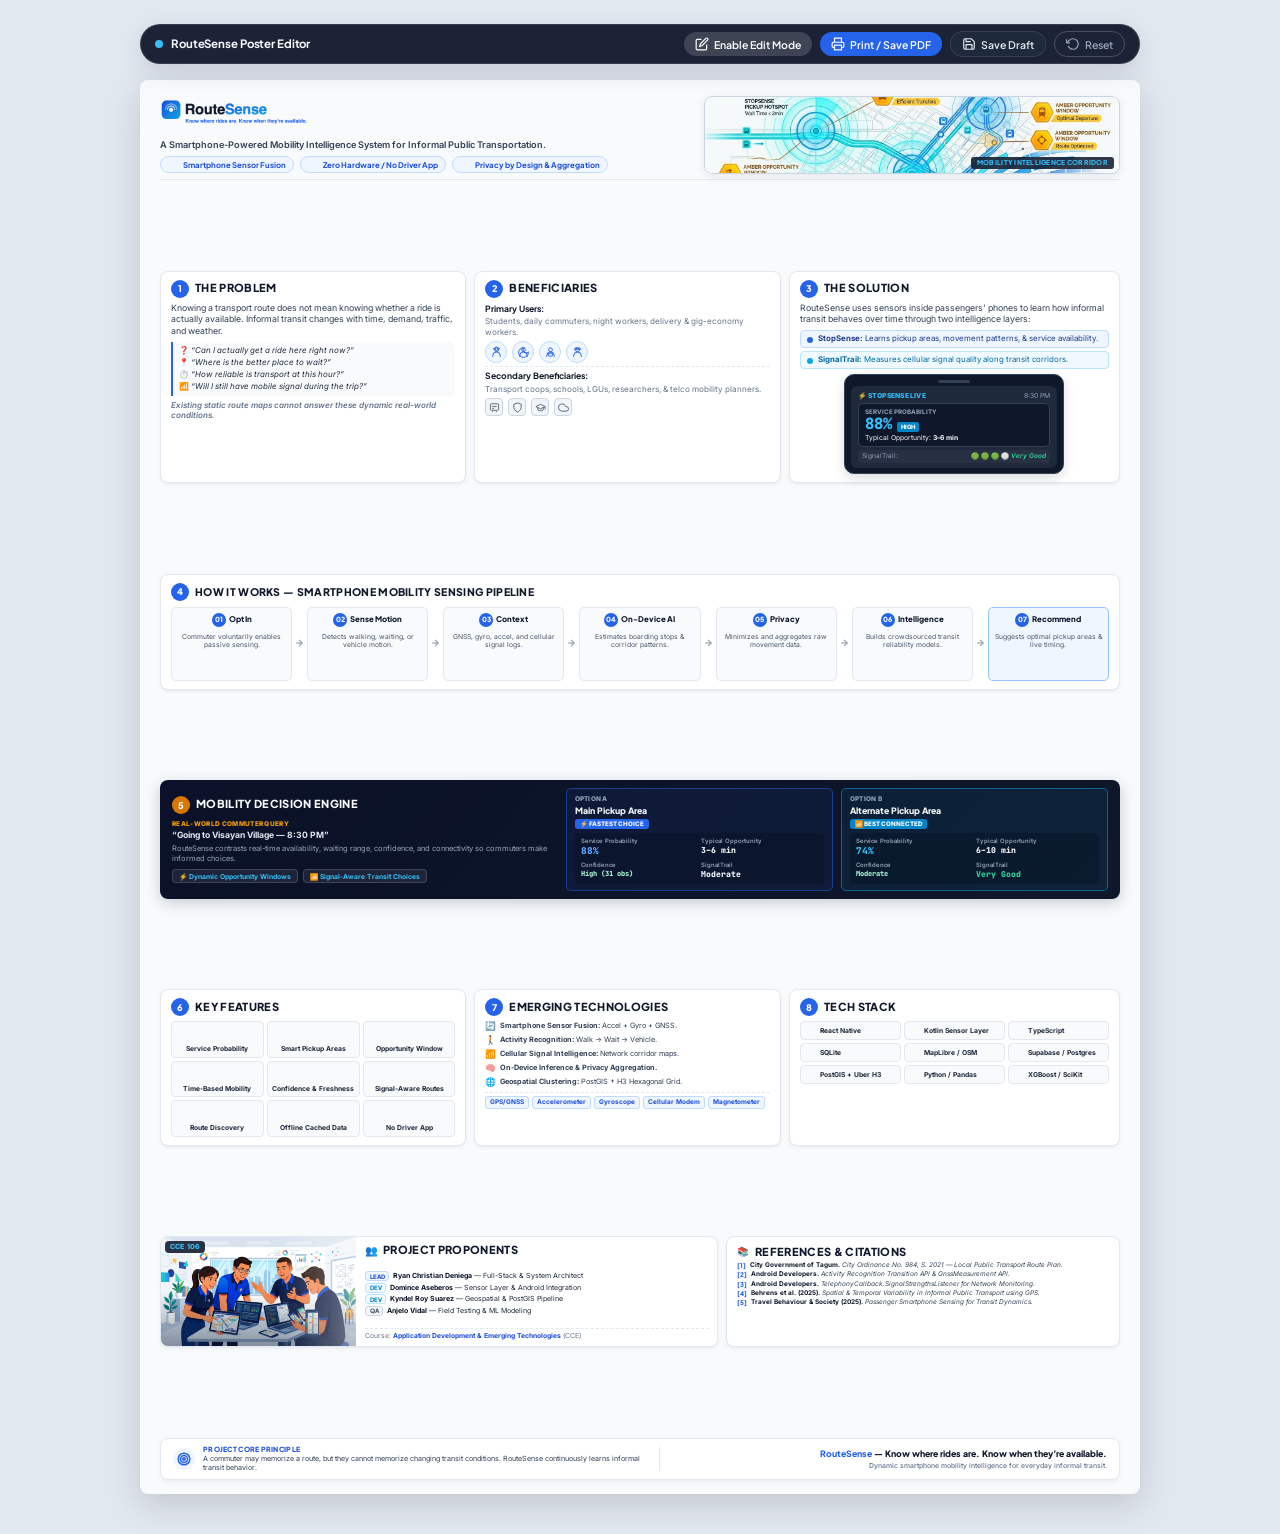
==== routesense/index.html @ 33edfdf5 "Add RouteSense: Smartphone-Powered Mobility Intelligence Infographic Proposal" ====
<!DOCTYPE html>
<html lang="en">
<head>
  <meta charset="UTF-8" />
  <meta name="viewport" content="width=device-width, initial-scale=1.0" />
  <title>RouteSense — Mobility Intelligence Infographic Poster</title>
  
  <!-- Modern Typography: Plus Jakarta Sans & Inter -->
  <link rel="preconnect" href="https://fonts.googleapis.com" />
  <link rel="preconnect" href="https://fonts.gstatic.com" crossorigin />
  <link href="https://fonts.googleapis.com/css2?family=Plus+Jakarta+Sans:wght@400;500;600;700;800;900&family=Inter:wght@400;500;600;700&family=JetBrains+Mono:wght@500;700;800&display=swap" rel="stylesheet" />
  
  <link rel="stylesheet" href="style.css" />
</head>
<body>

  <!-- Floating Editor Toolbar (Hidden during Print/PDF export) -->
  <aside class="editor-toolbar" id="editorToolbar">
    <div class="toolbar-pill">
      <span class="status-indicator live-pulse"></span>
      <span class="toolbar-brand">RouteSense Poster Editor</span>
    </div>
    <div class="toolbar-actions">
      <button class="btn btn-secondary" id="btnToggleEdit" title="Toggle inline content editing (Cmd+E)">
        <svg viewBox="0 0 24 24" width="14" height="14" fill="none" stroke="currentColor" stroke-width="2"><path d="M11 4H4a2 2 0 0 0-2 2v14a2 2 0 0 0 2 2h14a2 2 0 0 0 2-2v-7"/><path d="M18.5 2.5a2.121 2.121 0 0 1 3 3L12 15l-4 1 1-4 9.5-9.5z"/></svg>
        <span id="editBtnLabel">Enable Edit Mode</span>
      </button>
      <button class="btn btn-primary" id="btnPrint" title="Print or save as 1-page A4 PDF (Cmd+P)">
        <svg viewBox="0 0 24 24" width="14" height="14" fill="none" stroke="currentColor" stroke-width="2"><polyline points="6 9 6 2 18 2 18 9"/><path d="M6 18H4a2 2 0 0 1-2-2v-5a2 2 0 0 1 2-2h16a2 2 0 0 1 2 2v5a2 2 0 0 1-2 2h-2"/><rect x="6" y="14" width="12" height="8"/></svg>
        <span>Print / Save PDF</span>
      </button>
      <button class="btn btn-dark" id="btnSaveDraft" title="Save customizations locally (Cmd+S)">
        <svg viewBox="0 0 24 24" width="14" height="14" fill="none" stroke="currentColor" stroke-width="2"><path d="M19 21H5a2 2 0 0 1-2-2V5a2 2 0 0 1 2-2h11l5 5v11a2 2 0 0 1-2 2z"/><polyline points="17 21 17 13 7 13 7 21"/><polyline points="7 3 7 8 15 8"/></svg>
        <span>Save Draft</span>
      </button>
      <button class="btn btn-outline" id="btnReset" title="Reset to default proposal text">
        <svg viewBox="0 0 24 24" width="14" height="14" fill="none" stroke="currentColor" stroke-width="2"><polyline points="1 4 1 10 7 10"/><path d="M3.51 15a9 9 0 1 0 2.13-9.36L1 10"/></svg>
        <span>Reset</span>
      </button>
    </div>
  </aside>

  <!-- Main Infographic Poster Canvas (Calibrated for exact 1-page A4) -->
  <main class="poster" id="posterRoot">

    <!-- ==================== HEADER SECTION ==================== -->
    <header class="poster-header">
      <div class="header-left">
        <!-- RouteSense Logo & Tagline -->
        <div class="logo-wrapper routesense-logo-wrapper">
          <img src="assets/routesense_brand_header.png" alt="RouteSense - Know where rides are. Know when they’re available." class="routesense-header-logo" />
        </div>

        <!-- Description -->
        <p class="header-desc">
          A Smartphone-Powered Mobility Intelligence System for Informal Public Transportation.
        </p>

        <!-- Quick Value Highlights Bar -->
        <div class="header-highlights">
          <span class="hh-chip"><img src="https://api.iconify.design/lucide:activity.svg?color=%231D4ED8" alt="" class="hh-icon" /> Smartphone Sensor Fusion</span>
          <span class="hh-chip"><img src="https://api.iconify.design/lucide:zap.svg?color=%231D4ED8" alt="" class="hh-icon" /> Zero Hardware / No Driver App</span>
          <span class="hh-chip"><img src="https://api.iconify.design/lucide:shield-check.svg?color=%231D4ED8" alt="" class="hh-icon" /> Privacy by Design & Aggregation</span>
        </div>
      </div>

      <div class="header-right hero-mesh-section">
        <div class="hero-mesh-wrap">
          <img src="assets/routesense_hero_mesh_clean.jpg" alt="Transportation Mobility Intelligence Mesh" class="hero-mesh-img" />
          <div class="mesh-floating-tag">MOBILITY INTELLIGENCE CORRIDOR</div>
        </div>
      </div>
    </header>

    <!-- ==================== ROW 1: PROBLEM / BENEFICIARIES / SOLUTION ==================== -->
    <section class="grid-3-col top-cards-section">
      
      <!-- 1. THE PROBLEM -->
      <article class="info-card problem-card">
        <div class="card-header">
          <span class="badge badge-blue">1</span>
          <h2 class="card-title">THE PROBLEM</h2>
        </div>
        <div class="card-body">
          <p class="text-sm">
            Knowing a transport route does not mean knowing whether a ride is actually available. Informal transit changes with time, demand, traffic, and weather.
          </p>
          <div class="problem-questions-box">
            <div class="pq-item">❓ <em>“Can I actually get a ride here right now?”</em></div>
            <div class="pq-item">📍 <em>“Where is the better place to wait?”</em></div>
            <div class="pq-item">⏱️ <em>“How reliable is transport at this hour?”</em></div>
            <div class="pq-item">📶 <em>“Will I still have mobile signal during the trip?”</em></div>
          </div>
          <p class="text-xs sub-alert">
            Existing static route maps cannot answer these dynamic real-world conditions.
          </p>
        </div>
      </article>

      <!-- 2. BENEFICIARIES -->
      <article class="info-card beneficiaries-card">
        <div class="card-header">
          <span class="badge badge-blue">2</span>
          <h2 class="card-title">BENEFICIARIES</h2>
        </div>
        <div class="card-body">
          <!-- Primary -->
          <div class="beneficiary-group">
            <h3 class="group-label">Primary Users:</h3>
            <p class="text-xs group-desc">
              Students, daily commuters, night workers, delivery & gig-economy workers.
            </p>
            <div class="icon-row">
              <div class="icon-bubble" title="Students">
                <svg viewBox="0 0 24 24" fill="none" stroke="currentColor" stroke-width="1.8"><circle cx="12" cy="7" r="3.5"/><path d="M5 20v-2a7 7 0 0 1 14 0v2"/><path d="M12 2 L6 5 L12 8 L18 5 Z"/></svg>
              </div>
              <div class="icon-bubble" title="Night Commuters">
                <svg viewBox="0 0 24 24" fill="none" stroke="currentColor" stroke-width="1.8"><circle cx="12" cy="7" r="3.5"/><path d="M5 20v-2a7 7 0 0 1 14 0v2"/><path d="M12 3a9 9 0 1 0 9 9c0-.46-.04-.92-.1-1.36a5.389 5.389 0 0 1-4.4 2.26 5.403 5.403 0 0 1-3.14-9.8c-.44-.06-.9-.1-1.36-.1z"/></svg>
              </div>
              <div class="icon-bubble" title="Gig Workers">
                <svg viewBox="0 0 24 24" fill="none" stroke="currentColor" stroke-width="1.8"><circle cx="12" cy="7" r="3.5"/><path d="M5 20v-2a7 7 0 0 1 14 0v2"/><rect x="8" y="13.5" width="8" height="5" rx="1"/></svg>
              </div>
              <div class="icon-bubble" title="Daily Commuters">
                <svg viewBox="0 0 24 24" fill="none" stroke="currentColor" stroke-width="1.8"><circle cx="12" cy="7.5" r="3.5"/><path d="M5 20v-2a7 7 0 0 1 14 0v2"/><path d="M6 6h12l-2-2.5H8z"/></svg>
              </div>
            </div>
          </div>

          <div class="divider-dotted"></div>

          <!-- Secondary -->
          <div class="beneficiary-group">
            <h3 class="group-label">Secondary Beneficiaries:</h3>
            <p class="text-xs group-desc">
              Transport coops, schools, LGUs, researchers, & telco mobility planners.
            </p>
            <div class="icon-row secondary-row">
              <div class="icon-bubble-sm" title="Transport Coops"><svg viewBox="0 0 24 24" fill="none" stroke="currentColor" stroke-width="1.8"><rect x="3" y="4" width="18" height="14" rx="2"/><path d="M8 20v2M16 20v2M7 10h10M7 14h4"/></svg></div>
              <div class="icon-bubble-sm" title="LGUs & Planners"><svg viewBox="0 0 24 24" fill="none" stroke="currentColor" stroke-width="1.8"><path d="M12 22s8-4 8-10V5l-8-3-8 3v7c0 6 8 10 8 10z"/></svg></div>
              <div class="icon-bubble-sm" title="Academic Institutions"><svg viewBox="0 0 24 24" fill="none" stroke="currentColor" stroke-width="1.8"><path d="M22 10v6M2 10l10-5 10 5-10 5z"/><path d="M6 12v5c3 3 9 3 12 0v-5"/></svg></div>
              <div class="icon-bubble-sm" title="Telco Planners"><svg viewBox="0 0 24 24" fill="none" stroke="currentColor" stroke-width="1.8"><path d="M18 10h-1.26A8 8 0 1 0 9 20h9a5 5 0 0 0 0-10z"/></svg></div>
            </div>
          </div>
        </div>
      </article>

      <!-- 3. THE SOLUTION -->
      <article class="info-card solution-card">
        <div class="card-header">
          <span class="badge badge-blue">3</span>
          <h2 class="card-title">THE SOLUTION</h2>
        </div>
        <div class="card-body">
          <p class="text-sm">
            RouteSense uses sensors inside passengers' phones to learn how informal transit behaves over time through two intelligence layers:
          </p>
          
          <div class="dual-layers-box">
            <div class="layer-pill layer-stopsense">
              <span class="layer-dot blue-dot"></span>
              <div>
                <strong>StopSense:</strong> Learns pickup areas, movement patterns, & service availability.
              </div>
            </div>
            <div class="layer-pill layer-signaltrail">
              <span class="layer-dot cyan-dot"></span>
              <div>
                <strong>SignalTrail:</strong> Measures cellular signal quality along transit corridors.
              </div>
            </div>
          </div>

          <!-- Phone Mockup -->
          <div class="solution-phone-wrapper">
            <div class="mockup-phone">
              <div class="mp-notch"></div>
              <div class="mp-screen">
                <div class="mp-header">
                  <span class="mp-badge">⚡ STOPSENSE LIVE</span>
                  <span class="mp-time">8:30 PM</span>
                </div>
                <div class="mp-metric-box">
                  <div class="mp-label">SERVICE PROBABILITY</div>
                  <div class="mp-val-row">
                    <span class="mp-huge-num">88%</span>
                    <span class="mp-status-tag">HIGH</span>
                  </div>
                  <div class="mp-window">Typical Opportunity: <strong>3–6 min</strong></div>
                </div>
                <div class="mp-signal-bar">
                  <span>SignalTrail:</span>
                  <span class="signal-dots">🟢 🟢 🟢 ⚪ <em>Very Good</em></span>
                </div>
              </div>
            </div>
          </div>

        </div>
      </article>

    </section>

    <!-- ==================== SECTION 4: 7-STAGE HOW IT WORKS WORKFLOW ==================== -->
    <section class="workflow-section">
      <div class="section-title-row">
        <span class="badge badge-blue">4</span>
        <h2 class="workflow-heading">HOW IT WORKS — SMARTPHONE MOBILITY SENSING PIPELINE</h2>
      </div>

      <div class="workflow-steps-7">
        
        <!-- Step 1 -->
        <div class="step-card-7">
          <div class="step-badge-row">
            <span class="step-circle-blue">01</span>
            <span class="step-name-7">Opt In</span>
          </div>
          <p class="step-desc-7">Commuter voluntarily enables passive sensing.</p>
          <div class="step-svg-icon">
            <img src="https://api.iconify.design/lucide:smartphone.svg?color=%231D4ED8" alt="" class="wf-icon-img" />
          </div>
        </div>

        <div class="wf-arrow-sm">→</div>

        <!-- Step 2 -->
        <div class="step-card-7">
          <div class="step-badge-row">
            <span class="step-circle-blue">02</span>
            <span class="step-name-7">Sense Motion</span>
          </div>
          <p class="step-desc-7">Detects walking, waiting, or vehicle motion.</p>
          <div class="step-svg-icon">
            <img src="https://api.iconify.design/lucide:footprints.svg?color=%231D4ED8" alt="" class="wf-icon-img" />
          </div>
        </div>

        <div class="wf-arrow-sm">→</div>

        <!-- Step 3 -->
        <div class="step-card-7">
          <div class="step-badge-row">
            <span class="step-circle-blue">03</span>
            <span class="step-name-7">Context</span>
          </div>
          <p class="step-desc-7">GNSS, gyro, accel, and cellular signal logs.</p>
          <div class="step-svg-icon">
            <img src="https://api.iconify.design/lucide:radio.svg?color=%231D4ED8" alt="" class="wf-icon-img" />
          </div>
        </div>

        <div class="wf-arrow-sm">→</div>

        <!-- Step 4 -->
        <div class="step-card-7">
          <div class="step-badge-row">
            <span class="step-circle-blue">04</span>
            <span class="step-name-7">On-Device AI</span>
          </div>
          <p class="step-desc-7">Estimates boarding stops & corridor patterns.</p>
          <div class="step-svg-icon">
            <img src="https://api.iconify.design/lucide:cpu.svg?color=%231D4ED8" alt="" class="wf-icon-img" />
          </div>
        </div>

        <div class="wf-arrow-sm">→</div>

        <!-- Step 5 -->
        <div class="step-card-7">
          <div class="step-badge-row">
            <span class="step-circle-blue">05</span>
            <span class="step-name-7">Privacy</span>
          </div>
          <p class="step-desc-7">Minimizes and aggregates raw movement data.</p>
          <div class="step-svg-icon">
            <img src="https://api.iconify.design/lucide:shield-check.svg?color=%231D4ED8" alt="" class="wf-icon-img" />
          </div>
        </div>

        <div class="wf-arrow-sm">→</div>

        <!-- Step 6 -->
        <div class="step-card-7">
          <div class="step-badge-row">
            <span class="step-circle-blue">06</span>
            <span class="step-name-7">Intelligence</span>
          </div>
          <p class="step-desc-7">Builds crowdsourced transit reliability models.</p>
          <div class="step-svg-icon">
            <img src="https://api.iconify.design/lucide:network.svg?color=%231D4ED8" alt="" class="wf-icon-img" />
          </div>
        </div>

        <div class="wf-arrow-sm">→</div>

        <!-- Step 7 -->
        <div class="step-card-7 active-step-7">
          <div class="step-badge-row">
            <span class="step-circle-blue">07</span>
            <span class="step-name-7">Recommend</span>
          </div>
          <p class="step-desc-7">Suggests optimal pickup areas & live timing.</p>
          <div class="step-svg-icon">
            <img src="https://api.iconify.design/lucide:compass.svg?color=%231D4ED8" alt="" class="wf-icon-img" />
          </div>
        </div>

      </div>
    </section>

    <!-- ==================== SECTION 5: LIVE RECOMMENDATION & DECISION SHOWCASE ==================== -->
    <section class="decision-showcase-section">
      <div class="showcase-container">
        
        <!-- Left Showcase Info -->
        <div class="showcase-left">
          <div class="showcase-header">
            <span class="badge badge-amber">5</span>
            <h2 class="showcase-heading">MOBILITY DECISION ENGINE</h2>
          </div>
          <p class="showcase-scenario">
            <span class="scenario-tag">REAL-WORLD COMMUTER QUERY</span><br/>
            <strong>“Going to Visayan Village — 8:30 PM”</strong>
          </p>
          <p class="showcase-desc">
            RouteSense contrasts real-time availability, waiting range, confidence, and connectivity so commuters make informed choices.
          </p>
          <div class="showcase-highlights">
            <span class="sh-pill">⚡ Dynamic Opportunity Windows</span>
            <span class="sh-pill">📶 Signal-Aware Transit Choices</span>
          </div>
        </div>

        <!-- Right Decision Comparison Cards -->
        <div class="showcase-cards-wrap">
          
          <!-- OPTION A -->
          <div class="option-card option-a">
            <div class="option-header">
              <span class="opt-badge">OPTION A</span>
              <span class="opt-location">Main Pickup Area</span>
              <span class="opt-tag tag-fastest">⚡ FASTEST CHOICE</span>
            </div>
            <div class="opt-body">
              <div class="opt-stat-grid">
                <div class="opt-stat">
                  <span class="os-label">Service Probability</span>
                  <span class="os-val highlight-blue">88%</span>
                </div>
                <div class="opt-stat">
                  <span class="os-label">Typical Opportunity</span>
                  <span class="os-val">3–6 min</span>
                </div>
                <div class="opt-stat">
                  <span class="os-label">Confidence</span>
                  <span class="os-val badge-conf">High (31 obs)</span>
                </div>
                <div class="opt-stat">
                  <span class="os-label">SignalTrail</span>
                  <span class="os-val">Moderate</span>
                </div>
              </div>
            </div>
          </div>

          <!-- OPTION B -->
          <div class="option-card option-b">
            <div class="option-header">
              <span class="opt-badge">OPTION B</span>
              <span class="opt-location">Alternate Pickup Area</span>
              <span class="opt-tag tag-connected">📶 BEST CONNECTED</span>
            </div>
            <div class="opt-body">
              <div class="opt-stat-grid">
                <div class="opt-stat">
                  <span class="os-label">Service Probability</span>
                  <span class="os-val highlight-cyan">74%</span>
                </div>
                <div class="opt-stat">
                  <span class="os-label">Typical Opportunity</span>
                  <span class="os-val">6–10 min</span>
                </div>
                <div class="opt-stat">
                  <span class="os-label">Confidence</span>
                  <span class="os-val badge-conf">Moderate</span>
                </div>
                <div class="opt-stat">
                  <span class="os-label">SignalTrail</span>
                  <span class="os-val text-green">Very Good</span>
                </div>
              </div>
            </div>
          </div>

        </div>

      </div>
    </section>

    <!-- ==================== ROW 4: KEY FEATURES / EMERGING TECH / TECH STACK ==================== -->
    <section class="grid-3-col tech-features-section">
      
      <!-- 6. KEY FEATURES -->
      <article class="info-card features-card">
        <div class="card-header">
          <span class="badge badge-blue">6</span>
          <h2 class="card-title">KEY FEATURES</h2>
        </div>
        <div class="card-body">
          <div class="features-grid-3x3">
            <div class="feat-box">
              <div class="feat-icon-wrap"><img src="https://api.iconify.design/lucide:bar-chart-3.svg?color=%231D4ED8" alt="" class="feat-svg" /></div>
              <span class="feat-name">Service Probability</span>
            </div>
            <div class="feat-box">
              <div class="feat-icon-wrap"><img src="https://api.iconify.design/lucide:map-pin.svg?color=%231D4ED8" alt="" class="feat-svg" /></div>
              <span class="feat-name">Smart Pickup Areas</span>
            </div>
            <div class="feat-box">
              <div class="feat-icon-wrap"><img src="https://api.iconify.design/lucide:clock.svg?color=%231D4ED8" alt="" class="feat-svg" /></div>
              <span class="feat-name">Opportunity Window</span>
            </div>
            <div class="feat-box">
              <div class="feat-icon-wrap"><img src="https://api.iconify.design/lucide:calendar.svg?color=%231D4ED8" alt="" class="feat-svg" /></div>
              <span class="feat-name">Time-Based Mobility</span>
            </div>
            <div class="feat-box">
              <div class="feat-icon-wrap"><img src="https://api.iconify.design/lucide:sparkles.svg?color=%231D4ED8" alt="" class="feat-svg" /></div>
              <span class="feat-name">Confidence & Freshness</span>
            </div>
            <div class="feat-box">
              <div class="feat-icon-wrap"><img src="https://api.iconify.design/lucide:wifi.svg?color=%231D4ED8" alt="" class="feat-svg" /></div>
              <span class="feat-name">Signal-Aware Routes</span>
            </div>
            <div class="feat-box">
              <div class="feat-icon-wrap"><img src="https://api.iconify.design/lucide:route.svg?color=%231D4ED8" alt="" class="feat-svg" /></div>
              <span class="feat-name">Route Discovery</span>
            </div>
            <div class="feat-box">
              <div class="feat-icon-wrap"><img src="https://api.iconify.design/lucide:database.svg?color=%231D4ED8" alt="" class="feat-svg" /></div>
              <span class="feat-name">Offline Cached Data</span>
            </div>
            <div class="feat-box">
              <div class="feat-icon-wrap"><img src="https://api.iconify.design/lucide:shield-check.svg?color=%231D4ED8" alt="" class="feat-svg" /></div>
              <span class="feat-name">No Driver App</span>
            </div>
          </div>
        </div>
      </article>

      <!-- 7. EMERGING TECHNOLOGIES & SENSORS -->
      <article class="info-card emerging-card">
        <div class="card-header">
          <span class="badge badge-blue">7</span>
          <h2 class="card-title">EMERGING TECHNOLOGIES</h2>
        </div>
        <div class="card-body">
          <ul class="emerging-list">
            <li class="emerging-item">
              <span class="em-icon">🔄</span>
              <span class="em-text"><strong>Smartphone Sensor Fusion:</strong> Accel + Gyro + GNSS.</span>
            </li>
            <li class="emerging-item">
              <span class="em-icon">🚶</span>
              <span class="em-text"><strong>Activity Recognition:</strong> Walk → Wait → Vehicle.</span>
            </li>
            <li class="emerging-item">
              <span class="em-icon">📶</span>
              <span class="em-text"><strong>Cellular Signal Intelligence:</strong> Network corridor maps.</span>
            </li>
            <li class="emerging-item">
              <span class="em-icon">🧠</span>
              <span class="em-text"><strong>On-Device Inference & Privacy Aggregation.</strong></span>
            </li>
            <li class="emerging-item">
              <span class="em-icon">🌐</span>
              <span class="em-text"><strong>Geospatial Clustering:</strong> PostGIS + H3 Hexagonal Grid.</span>
            </li>
          </ul>

          <!-- Hardware Sensor Tags -->
          <div class="sensor-hardware-bar">
            <span class="hw-chip">GPS/GNSS</span>
            <span class="hw-chip">Accelerometer</span>
            <span class="hw-chip">Gyroscope</span>
            <span class="hw-chip">Cellular Modem</span>
            <span class="hw-chip">Magnetometer</span>
          </div>
        </div>
      </article>

      <!-- 8. TECH STACK -->
      <article class="info-card techstack-card">
        <div class="card-header">
          <span class="badge badge-blue">8</span>
          <h2 class="card-title">TECH STACK</h2>
        </div>
        <div class="card-body">
          <div class="tech-pills-grid">
            <div class="tech-pill">
              <img src="https://cdn.simpleicons.org/react/61DAFB" alt="" class="pill-logo" />
              <span>React Native</span>
            </div>
            <div class="tech-pill">
              <img src="https://cdn.simpleicons.org/kotlin/7F52FF" alt="" class="pill-logo" />
              <span>Kotlin Sensor Layer</span>
            </div>
            <div class="tech-pill">
              <img src="https://cdn.simpleicons.org/typescript/3178C6" alt="" class="pill-logo" />
              <span>TypeScript</span>
            </div>
            <div class="tech-pill">
              <img src="https://cdn.simpleicons.org/sqlite/003B57" alt="" class="pill-logo" />
              <span>SQLite</span>
            </div>
            <div class="tech-pill">
              <img src="https://cdn.simpleicons.org/openstreetmap/7EBC6F" alt="" class="pill-logo" />
              <span>MapLibre / OSM</span>
            </div>
            <div class="tech-pill">
              <img src="https://cdn.simpleicons.org/supabase/3ECF8E" alt="" class="pill-logo" />
              <span>Supabase / Postgres</span>
            </div>
            <div class="tech-pill">
              <img src="https://cdn.simpleicons.org/postgresql/4169E1" alt="" class="pill-logo" />
              <span>PostGIS + Uber H3</span>
            </div>
            <div class="tech-pill">
              <img src="https://cdn.simpleicons.org/python/3776AB" alt="" class="pill-logo" />
              <span>Python / Pandas</span>
            </div>
            <div class="tech-pill">
              <img src="https://cdn.simpleicons.org/apache/D22128" alt="" class="pill-logo" />
              <span>XGBoost / SciKit</span>
            </div>
          </div>
        </div>
      </article>

    </section>

    <!-- ==================== ROW 5: TEAM & REFERENCES ==================== -->
    <section class="team-citations-section">
      
      <!-- Project Proponents (Wide Seamless Card) -->
      <article class="info-card seamless-team-card">
        <div class="team-card-inner">
          <div class="team-art-wrap" title="Click to change team photo">
            <img src="assets/routesense_team.jpg" alt="RouteSense Research Team" class="team-seamless-art" id="teamPhotoImg" />
            <input type="file" id="teamPhotoInput" accept="image/*" style="display: none;" />
            <div class="art-gradient-overlay"></div>
            <span class="academic-chip">CCE 106</span>
          </div>

          <div class="team-info-panel">
            <div class="card-header mini-header">
              <div class="team-header-title">
                <span class="team-icon">👥</span>
                <h2 class="card-title">PROJECT PROPONENTS</h2>
              </div>
            </div>
            
            <div class="team-members-list">
              <div class="team-member-row">
                <span class="member-role-badge lead-badge">LEAD</span>
                <span class="member-name"><strong>Ryan Christian Deniega</strong> — Full-Stack & System Architect</span>
              </div>
              <div class="team-member-row">
                <span class="member-role-badge dev-badge">DEV</span>
                <span class="member-name"><strong>Domince Aseberos</strong> — Sensor Layer & Android Integration</span>
              </div>
              <div class="team-member-row">
                <span class="member-role-badge dev-badge">DEV</span>
                <span class="member-name"><strong>Kyndel Roy Suarez</strong> — Geospatial & PostGIS Pipeline</span>
              </div>
              <div class="team-member-row">
                <span class="member-role-badge qa-badge">QA</span>
                <span class="member-name"><strong>Anjelo Vidal</strong> — Field Testing & ML Modeling</span>
              </div>
            </div>

            <div class="adviser-row">
              <span class="adviser-label">Course:</span>
              <span class="adviser-name"><strong>Application Development & Emerging Technologies</strong> (CCE)</span>
            </div>
          </div>
        </div>
      </article>

      <!-- References & Citations -->
      <article class="info-card citations-card">
        <div class="card-header mini-header">
          <span class="cite-icon">📚</span>
          <h2 class="card-title">REFERENCES & CITATIONS</h2>
        </div>
        <div class="card-body citations-body">
          <ul class="citations-list">
            <li class="citation-entry">
              <span class="cit-num">[1]</span>
              <span class="cit-text"><strong>City Government of Tagum.</strong> <em>City Ordinance No. 984, S. 2021 — Local Public Transport Route Plan.</em></span>
            </li>
            <li class="citation-entry">
              <span class="cit-num">[2]</span>
              <span class="cit-text"><strong>Android Developers.</strong> <em>Activity Recognition Transition API & GnssMeasurement API.</em></span>
            </li>
            <li class="citation-entry">
              <span class="cit-num">[3]</span>
              <span class="cit-text"><strong>Android Developers.</strong> <em>TelephonyCallback.SignalStrengthsListener for Network Monitoring.</em></span>
            </li>
            <li class="citation-entry">
              <span class="cit-num">[4]</span>
              <span class="cit-text"><strong>Behrens et al. (2025).</strong> <em>Spatial & Temporal Variability in Informal Public Transport using GPS.</em></span>
            </li>
            <li class="citation-entry">
              <span class="cit-num">[5]</span>
              <span class="cit-text"><strong>Travel Behaviour & Society (2025).</strong> <em>Passenger Smartphone Sensing for Transit Dynamics.</em></span>
            </li>
          </ul>
        </div>
      </article>

    </section>

    <!-- ==================== FOOTER ==================== -->
    <footer class="poster-footer">
      <div class="footer-goal">
        <div class="goal-icon">
          <svg viewBox="0 0 24 24" fill="none" stroke="currentColor" stroke-width="2.6"><circle cx="12" cy="12" r="10"/><circle cx="12" cy="12" r="6"/><circle cx="12" cy="12" r="2"/></svg>
        </div>
        <div class="goal-text">
          <span class="goal-title">PROJECT CORE PRINCIPLE</span>
          <p class="goal-desc">
            A commuter may memorize a route, but they cannot memorize changing transit conditions. RouteSense continuously learns informal transit behavior.
          </p>
        </div>
      </div>

      <div class="footer-divider"></div>

      <div class="footer-slogan">
        <p class="slogan-main">
          <span class="slogan-brand">RouteSense</span> — Know where rides are. Know when they’re available.
        </p>
        <p class="slogan-sub">
          Dynamic smartphone mobility intelligence for everyday informal transit.
        </p>
      </div>
    </footer>

  </main>

  <script src="script.js"></script>
</body>
</html>
---- routesense/style.css ----
/* ==========================================================================
   RouteSense Infographic Poster Stylesheet
   Precision Calibrated for Exact 1-Page A4 Portrait (1000px x 1414px)
   Theme: High-Tech Mobility Intelligence & Sensor Fusion
   ========================================================================== */

/* --- CSS Variables & Design Tokens --- */
:root {
  --color-primary: #1D4ED8;       /* Cobalt Electric Blue */
  --color-primary-dark: #0A1128;  /* Obsidian Deep Navy */
  --color-primary-light: #EFF6FF; /* Soft Blue Tint */
  --color-secondary: #0EA5E9;     /* Cyan Pulse */
  --color-secondary-dark: #0369A1;
  --color-secondary-light: #F0F9FF;
  --color-amber: #D97706;         /* Opportunity Amber */
  --color-amber-light: #FFFBEB;
  --color-green: #059669;         /* Signal Green */
  --color-green-light: #ECFDF5;
  --color-dark: #0F172A;          /* Charcoal Navy */
  --color-slate: #475569;         /* Subtext Slate */
  --color-light: #F8FAFC;         /* Crisp Canvas */
  --color-border: #E2E8F0;
  --color-border-subtle: #F1F5F9;

  --font-heading: 'Plus Jakarta Sans', -apple-system, BlinkMacSystemFont, sans-serif;
  --font-body: 'Inter', -apple-system, BlinkMacSystemFont, sans-serif;
  --font-mono: 'JetBrains Mono', monospace;

  --radius-sm: 5px;
  --radius-md: 8px;
  --radius-lg: 12px;
  --radius-full: 9999px;

  --shadow-sm: 0 1px 2px rgba(15, 23, 42, 0.05);
  --shadow-card: 0 2px 5px rgba(15, 23, 42, 0.04), 0 1px 2px rgba(15, 23, 42, 0.03);
  --shadow-float: 0 8px 24px rgba(15, 23, 42, 0.12);
}

/* --- Base & Reset --- */
*, *::before, *::after {
  box-sizing: border-box;
  margin: 0;
  padding: 0;
}

html {
  font-size: 13.5px;
  -webkit-font-smoothing: antialiased;
  -moz-osx-font-smoothing: grayscale;
  background: #E2E8F0;
}

body {
  font-family: var(--font-body);
  color: var(--color-dark);
  line-height: 1.35;
  min-height: 100vh;
  display: flex;
  flex-direction: column;
  align-items: center;
  padding: 24px 16px 40px;
}

/* ==========================================================================
   Floating Editor Toolbar
   ========================================================================== */
.editor-toolbar {
  position: sticky;
  top: 12px;
  z-index: 1000;
  display: flex;
  align-items: center;
  justify-content: space-between;
  width: 100%;
  max-width: 1000px;
  background: rgba(15, 23, 42, 0.94);
  backdrop-filter: blur(12px);
  border: 1px solid rgba(255, 255, 255, 0.12);
  border-radius: var(--radius-full);
  padding: 6px 14px;
  margin-bottom: 16px;
  box-shadow: var(--shadow-float);
  color: #ffffff;
}

.toolbar-pill {
  display: flex;
  align-items: center;
  gap: 8px;
}

.status-indicator {
  width: 8px;
  height: 8px;
  border-radius: 50%;
  background: #38BDF8;
}

.live-pulse {
  animation: pulse-glow 2s infinite;
}

@keyframes pulse-glow {
  0% { box-shadow: 0 0 0 0 rgba(56, 189, 248, 0.6); }
  70% { box-shadow: 0 0 0 6px rgba(56, 189, 248, 0); }
  100% { box-shadow: 0 0 0 0 rgba(56, 189, 248, 0); }
}

.toolbar-brand {
  font-family: var(--font-heading);
  font-size: 0.85rem;
  font-weight: 700;
  letter-spacing: -0.01em;
  color: #f8fafc;
}

.toolbar-actions {
  display: flex;
  align-items: center;
  gap: 8px;
}

.btn {
  display: inline-flex;
  align-items: center;
  gap: 5px;
  font-family: var(--font-heading);
  font-size: 0.78rem;
  font-weight: 600;
  padding: 5px 11px;
  border-radius: var(--radius-full);
  border: none;
  cursor: pointer;
  transition: all 0.15s ease;
  white-space: nowrap;
}

.btn-primary { background: #2563EB; color: #ffffff; }
.btn-primary:hover { background: #1D4ED8; }
.btn-secondary { background: rgba(255, 255, 255, 0.15); color: #ffffff; }
.btn-secondary:hover { background: rgba(255, 255, 255, 0.25); }
.btn-secondary.active { background: #38BDF8; color: #0F172A; }
.btn-dark { background: #1E293B; color: #E2E8F0; border: 1px solid rgba(255,255,255,0.1); }
.btn-dark:hover { background: #334155; color: #ffffff; }
.btn-outline { background: transparent; color: #94A3B8; border: 1px solid rgba(255, 255, 255, 0.2); }
.btn-outline:hover { background: rgba(255, 255, 255, 0.08); color: #ffffff; }

/* ==========================================================================
   Main Poster Canvas (Strict 1-Page A4 Container)
   ========================================================================== */
.poster {
  width: 1000px;
  min-height: 1414px;
  height: 1414px;
  max-height: 1414px;
  background: var(--color-light);
  border-radius: var(--radius-md);
  box-shadow: 0 10px 35px rgba(0, 0, 0, 0.15);
  padding: 16px 20px 14px 20px;
  display: flex;
  flex-direction: column;
  justify-content: space-between;
  gap: 7px;
  overflow: hidden;
  position: relative;
}

/* --- Badges & Utility Tags --- */
.badge {
  display: inline-flex;
  align-items: center;
  justify-content: center;
  width: 18px;
  height: 18px;
  border-radius: 50%;
  font-family: var(--font-heading);
  font-size: 0.68rem;
  font-weight: 800;
  flex-shrink: 0;
}

.badge-blue { background: #2563EB; color: #ffffff; }
.badge-cyan { background: #0EA5E9; color: #ffffff; }
.badge-amber { background: #D97706; color: #ffffff; }

.card-title {
  font-family: var(--font-heading);
  font-size: 0.82rem;
  font-weight: 800;
  letter-spacing: 0.03em;
  color: #0F172A;
  text-transform: uppercase;
}

.info-card {
  background: #ffffff;
  border: 1px solid var(--color-border);
  border-radius: var(--radius-md);
  padding: 8px 10px;
  box-shadow: var(--shadow-card);
  display: flex;
  flex-direction: column;
}

.card-header {
  display: flex;
  align-items: center;
  gap: 6px;
  margin-bottom: 5px;
}

.text-sm { font-size: 0.65rem; color: #334155; line-height: 1.35; }
.text-xs { font-size: 0.60rem; color: #64748B; line-height: 1.3; }

/* ==========================================================================
   Header Section
   ========================================================================== */
.poster-header {
  display: grid;
  grid-template-columns: 1.28fr 1fr;
  gap: 12px;
  align-items: center;
  padding-bottom: 5px;
  border-bottom: 1.5px solid var(--color-border);
}

.header-left {
  display: flex;
  flex-direction: column;
  gap: 4px;
}

.routesense-header-logo {
  height: 38px;
  width: auto;
  object-fit: contain;
  display: block;
}

.header-desc {
  font-size: 0.68rem;
  font-weight: 600;
  color: #334155;
  line-height: 1.3;
}

.header-highlights {
  display: flex;
  align-items: center;
  gap: 6px;
  flex-wrap: wrap;
  margin-top: 2px;
}

.hh-chip {
  display: inline-flex;
  align-items: center;
  gap: 4px;
  background: #EFF6FF;
  border: 1px solid #BFDBFE;
  color: #1D4ED8;
  font-family: var(--font-heading);
  font-size: 0.58rem;
  font-weight: 700;
  padding: 2px 7px;
  border-radius: var(--radius-full);
}

.hh-icon {
  width: 11px;
  height: 11px;
}

/* Header Right: Hero Mesh Visual */
.hero-mesh-section {
  display: flex;
  justify-content: flex-end;
}

.hero-mesh-wrap {
  position: relative;
  width: 100%;
  height: 78px;
  border-radius: var(--radius-md);
  overflow: hidden;
  box-shadow: 0 2px 8px rgba(15, 23, 42, 0.08);
  border: 1px solid #CBD5E1;
}

.hero-mesh-img {
  width: 100%;
  height: 100%;
  object-fit: cover;
  object-position: center 35%;
  display: block;
}

.mesh-floating-tag {
  position: absolute;
  bottom: 4px;
  right: 5px;
  background: rgba(15, 23, 42, 0.85);
  color: #38BDF8;
  font-family: var(--font-heading);
  font-size: 0.50rem;
  font-weight: 800;
  letter-spacing: 0.04em;
  padding: 1.5px 6px;
  border-radius: 3px;
  backdrop-filter: blur(3px);
}

/* ==========================================================================
   Row 1: 3-Column Section (Problem / Beneficiaries / Solution)
   ========================================================================== */
.grid-3-col {
  display: grid;
  grid-template-columns: 1fr 1fr 1.08fr;
  gap: 8px;
}

.problem-questions-box {
  background: #F8FAFC;
  border-left: 2.5px solid #2563EB;
  border-radius: 0 var(--radius-sm) var(--radius-sm) 0;
  padding: 4px 6px;
  margin: 4px 0;
  display: flex;
  flex-direction: column;
  gap: 2px;
}

.pq-item {
  font-size: 0.59rem;
  color: #1E293B;
  line-height: 1.25;
}

.sub-alert {
  font-weight: 600;
  color: #64748B;
  font-style: italic;
}

/* Beneficiaries */
.beneficiary-group {
  display: flex;
  flex-direction: column;
  gap: 2px;
}

.group-label {
  font-family: var(--font-heading);
  font-size: 0.64rem;
  font-weight: 700;
  color: #0F172A;
}

.icon-row {
  display: flex;
  gap: 5px;
  margin-top: 2px;
}

.icon-bubble {
  width: 22px;
  height: 22px;
  border-radius: 50%;
  background: #EFF6FF;
  border: 1px solid #BFDBFE;
  color: #2563EB;
  display: flex;
  align-items: center;
  justify-content: center;
}

.icon-bubble svg { width: 13px; height: 13px; }

.icon-bubble-sm {
  width: 18px;
  height: 18px;
  border-radius: 4px;
  background: #F1F5F9;
  border: 1px solid #CBD5E1;
  color: #475569;
  display: flex;
  align-items: center;
  justify-content: center;
}

.icon-bubble-sm svg { width: 11px; height: 11px; }

.divider-dotted {
  border-bottom: 1px dashed var(--color-border);
  margin: 3px 0;
}

/* Solution & Layers */
.dual-layers-box {
  display: flex;
  flex-direction: column;
  gap: 3px;
  margin: 4px 0 5px;
}

.layer-pill {
  display: flex;
  align-items: flex-start;
  gap: 5px;
  padding: 3px 6px;
  border-radius: 4px;
  font-size: 0.58rem;
  line-height: 1.25;
}

.layer-stopsense { background: #EFF6FF; border: 1px solid #BFDBFE; color: #1E3A8A; }
.layer-signaltrail { background: #F0F9FF; border: 1px solid #BAE6FD; color: #0369A1; }

.layer-dot { width: 6px; height: 6px; border-radius: 50%; margin-top: 3px; flex-shrink: 0; }
.blue-dot { background: #2563EB; }
.cyan-dot { background: #0EA5E9; }

/* Phone Mockup in Solution */
.solution-phone-wrapper {
  display: flex;
  justify-content: center;
}

.mockup-phone {
  width: 100%;
  max-width: 220px;
  background: #0F172A;
  border-radius: 10px;
  padding: 5px 6px;
  box-shadow: 0 4px 12px rgba(15, 23, 42, 0.15);
  border: 1.5px solid #334155;
}

.mp-notch {
  width: 32px;
  height: 3px;
  background: #334155;
  border-radius: 2px;
  margin: 0 auto 3px;
}

.mp-screen {
  background: #1E293B;
  border-radius: 6px;
  padding: 5px 7px;
  color: #ffffff;
}

.mp-header {
  display: flex;
  justify-content: space-between;
  align-items: center;
  margin-bottom: 3px;
}

.mp-badge {
  font-size: 0.50rem;
  font-weight: 800;
  color: #38BDF8;
  letter-spacing: 0.03em;
}

.mp-time {
  font-size: 0.50rem;
  color: #94A3B8;
}

.mp-metric-box {
  background: #0F172A;
  border-radius: 5px;
  padding: 4px 6px;
  border: 1px solid #334155;
  margin-bottom: 3px;
}

.mp-label { font-size: 0.46rem; color: #94A3B8; font-weight: 700; }

.mp-val-row {
  display: flex;
  align-items: baseline;
  gap: 5px;
}

.mp-huge-num {
  font-family: var(--font-mono);
  font-size: 1.15rem;
  font-weight: 900;
  color: #38BDF8;
  line-height: 1;
}

.mp-status-tag {
  background: #0284C7;
  color: #ffffff;
  font-size: 0.44rem;
  font-weight: 800;
  padding: 1px 4px;
  border-radius: 2px;
}

.mp-window {
  font-size: 0.50rem;
  color: #F8FAFC;
  margin-top: 1px;
}

.mp-signal-bar {
  display: flex;
  justify-content: space-between;
  align-items: center;
  font-size: 0.48rem;
  color: #94A3B8;
  background: rgba(255,255,255,0.04);
  padding: 2px 4px;
  border-radius: 3px;
}

.signal-dots {
  color: #34D399;
  font-weight: 600;
}

/* ==========================================================================
   Section 4: 7-Stage How It Works Workflow
   ========================================================================== */
.workflow-section {
  background: #ffffff;
  border: 1px solid var(--color-border);
  border-radius: var(--radius-md);
  padding: 8px 10px;
  box-shadow: var(--shadow-card);
}

.section-title-row {
  display: flex;
  align-items: center;
  gap: 6px;
  margin-bottom: 6px;
}

.workflow-heading {
  font-family: var(--font-heading);
  font-size: 0.78rem;
  font-weight: 800;
  letter-spacing: 0.03em;
  color: #0F172A;
}

.workflow-steps-7 {
  display: flex;
  align-items: center;
  justify-content: space-between;
  gap: 3px;
}

.step-card-7 {
  flex: 1;
  background: #F8FAFC;
  border: 1px solid var(--color-border);
  border-radius: var(--radius-sm);
  padding: 5px 4px;
  text-align: center;
  display: flex;
  flex-direction: column;
  align-items: center;
  gap: 2px;
  min-height: 74px;
  justify-content: space-between;
}

.step-card-7.active-step-7 {
  background: #EFF6FF;
  border-color: #93C5FD;
}

.step-badge-row {
  display: flex;
  align-items: center;
  gap: 3px;
}

.step-circle-blue {
  background: #2563EB;
  color: #ffffff;
  font-family: var(--font-heading);
  font-size: 0.52rem;
  font-weight: 800;
  width: 14px;
  height: 14px;
  border-radius: 50%;
  display: inline-flex;
  align-items: center;
  justify-content: center;
}

.step-name-7 {
  font-family: var(--font-heading);
  font-size: 0.58rem;
  font-weight: 800;
  color: #0F172A;
}

.step-desc-7 {
  font-size: 0.50rem;
  color: #475569;
  line-height: 1.2;
}

.step-visual-icon {
  font-size: 0.85rem;
}

.wf-arrow-sm {
  color: #94A3B8;
  font-size: 0.70rem;
  font-weight: 800;
  flex-shrink: 0;
}

/* ==========================================================================
   Section 5: Mobility Decision Engine Showcase
   ========================================================================== */
.decision-showcase-section {
  background: linear-gradient(135deg, #0A1128 0%, #0F172A 100%);
  border-radius: var(--radius-md);
  padding: 8px 12px;
  color: #ffffff;
  box-shadow: 0 4px 15px rgba(10, 17, 40, 0.2);
}

.showcase-container {
  display: grid;
  grid-template-columns: 0.95fr 1.35fr;
  gap: 12px;
  align-items: center;
}

.showcase-left {
  display: flex;
  flex-direction: column;
  gap: 3px;
}

.showcase-header {
  display: flex;
  align-items: center;
  gap: 6px;
}

.showcase-heading {
  font-family: var(--font-heading);
  font-size: 0.82rem;
  font-weight: 800;
  letter-spacing: 0.03em;
  color: #F8FAFC;
}

.showcase-scenario {
  font-size: 0.64rem;
  color: #E2E8F0;
  margin-top: 1px;
}

.scenario-tag {
  font-size: 0.48rem;
  font-weight: 800;
  color: #F59E0B;
  letter-spacing: 0.05em;
}

.showcase-desc {
  font-size: 0.56rem;
  color: #94A3B8;
  line-height: 1.25;
}

.showcase-highlights {
  display: flex;
  gap: 5px;
  margin-top: 3px;
  flex-wrap: wrap;
}

.sh-pill {
  background: rgba(255, 255, 255, 0.08);
  border: 1px solid rgba(255, 255, 255, 0.15);
  font-size: 0.50rem;
  font-weight: 700;
  color: #38BDF8;
  padding: 1.5px 6px;
  border-radius: 4px;
}

/* Comparison Cards */
.showcase-cards-wrap {
  display: grid;
  grid-template-columns: 1fr 1fr;
  gap: 8px;
}

.option-card {
  background: rgba(255, 255, 255, 0.06);
  border: 1px solid rgba(255, 255, 255, 0.12);
  border-radius: var(--radius-sm);
  padding: 6px 8px;
  display: flex;
  flex-direction: column;
  gap: 4px;
}

.option-a { border-color: rgba(37, 99, 235, 0.5); background: rgba(37, 99, 235, 0.08); }
.option-b { border-color: rgba(14, 165, 233, 0.5); background: rgba(14, 165, 233, 0.08); }

.option-header {
  display: flex;
  flex-direction: column;
  gap: 1px;
}

.opt-badge {
  font-size: 0.48rem;
  font-weight: 800;
  color: #94A3B8;
  letter-spacing: 0.04em;
}

.opt-location {
  font-family: var(--font-heading);
  font-size: 0.65rem;
  font-weight: 800;
  color: #F8FAFC;
}

.opt-tag {
  align-self: flex-start;
  font-size: 0.46rem;
  font-weight: 800;
  padding: 1px 5px;
  border-radius: 3px;
  margin-top: 1px;
}

.tag-fastest { background: #2563EB; color: #ffffff; }
.tag-connected { background: #0284C7; color: #ffffff; }

.opt-stat-grid {
  display: grid;
  grid-template-columns: 1fr 1fr;
  gap: 3px;
  background: rgba(0, 0, 0, 0.2);
  padding: 4px 6px;
  border-radius: 4px;
}

.opt-stat {
  display: flex;
  flex-direction: column;
}

.os-label { font-size: 0.44rem; color: #94A3B8; font-weight: 600; }
.os-val { font-family: var(--font-mono); font-size: 0.60rem; font-weight: 800; color: #F8FAFC; }
.highlight-blue { color: #60A5FA; font-size: 0.70rem; }
.highlight-cyan { color: #38BDF8; font-size: 0.70rem; }
.badge-conf { color: #A7F3D0; font-size: 0.52rem; }
.text-green { color: #34D399; }

/* ==========================================================================
   Row 4: Features / Emerging Tech / Tech Stack
   ========================================================================== */
.features-grid-3x3 {
  display: grid;
  grid-template-columns: repeat(3, 1fr);
  gap: 3px;
}

.feat-box {
  background: #F8FAFC;
  border: 1px solid var(--color-border);
  border-radius: 4px;
  padding: 4px 2px;
  text-align: center;
  display: flex;
  flex-direction: column;
  align-items: center;
  gap: 1px;
}

.feat-icon-wrap { font-size: 0.75rem; }
.feat-name { font-size: 0.50rem; font-weight: 700; color: #1E293B; line-height: 1.15; }

.emerging-list {
  list-style: none;
  display: flex;
  flex-direction: column;
  gap: 3px;
}

.emerging-item {
  display: flex;
  align-items: flex-start;
  gap: 4px;
  font-size: 0.54rem;
  color: #334155;
  line-height: 1.25;
}

.em-icon { font-size: 0.65rem; flex-shrink: 0; }

.sensor-hardware-bar {
  display: flex;
  flex-wrap: wrap;
  gap: 3px;
  margin-top: 4px;
  padding-top: 3px;
  border-top: 1px dashed var(--color-border);
}

.hw-chip {
  background: #EFF6FF;
  border: 1px solid #BFDBFE;
  color: #1D4ED8;
  font-size: 0.48rem;
  font-weight: 700;
  padding: 1px 4px;
  border-radius: 3px;
}

.tech-pills-grid {
  display: grid;
  grid-template-columns: repeat(3, 1fr);
  gap: 3px;
}

.tech-pill {
  display: flex;
  align-items: center;
  gap: 4px;
  background: #F8FAFC;
  border: 1px solid var(--color-border);
  border-radius: 4px;
  padding: 3px 4px;
  font-size: 0.50rem;
  font-weight: 700;
  color: #1E293B;
}

.pill-logo {
  width: 11px;
  height: 11px;
  object-fit: contain;
  flex-shrink: 0;
}

/* ==========================================================================
   Row 5: Team & Citations (Seamless Proponents Card)
   ========================================================================== */
.team-citations-section {
  display: grid;
  grid-template-columns: 1.36fr 0.96fr;
  gap: 8px;
  align-items: stretch;
}

.seamless-team-card {
  padding: 0 !important;
  overflow: hidden;
  position: relative;
  background: #ffffff;
}

.team-card-inner {
  display: grid;
  grid-template-columns: 195px 1fr;
  height: 100%;
  align-items: stretch;
}

.team-art-wrap {
  position: relative;
  height: 100%;
  min-height: 86px;
  overflow: hidden;
  background: #0F172A;
  cursor: pointer;
}

.team-seamless-art {
  width: 100%;
  height: 100%;
  object-fit: cover;
  object-position: center;
  display: block;
  transition: transform 0.2s ease;
}

.team-art-wrap:hover .team-seamless-art {
  transform: scale(1.04);
}

.art-gradient-overlay {
  position: absolute;
  top: 0;
  left: 0;
  right: 0;
  bottom: 0;
  background: linear-gradient(90deg, rgba(0,0,0,0) 60%, rgba(255,255,255,0.4) 100%),
              linear-gradient(0deg, rgba(15, 23, 42, 0.4) 0%, rgba(0,0,0,0) 50%);
  pointer-events: none;
}

.academic-chip {
  position: absolute;
  top: 4px;
  left: 4px;
  background: rgba(15, 23, 42, 0.88);
  color: #38BDF8;
  font-size: 0.52rem;
  font-weight: 800;
  padding: 1px 5px;
  border-radius: 4px;
  letter-spacing: 0.02em;
  backdrop-filter: blur(2px);
  z-index: 5;
}

.team-info-panel {
  padding: 6px 8px 6px 9px;
  display: flex;
  flex-direction: column;
  justify-content: space-between;
  gap: 2px;
}

.mini-header {
  margin-bottom: 2px !important;
}

.team-header-title {
  display: flex;
  align-items: center;
  gap: 5px;
}

.team-icon { font-size: 0.75rem; }

.team-members-list {
  display: flex;
  flex-direction: column;
  gap: 1.5px;
}

.team-member-row {
  display: flex;
  align-items: center;
  gap: 4px;
  font-size: 0.52rem;
  color: #1E293B;
  line-height: 1.2;
}

.member-role-badge {
  font-family: var(--font-heading);
  font-size: 0.44rem;
  font-weight: 800;
  padding: 0.5px 3.5px;
  border-radius: 3px;
  flex-shrink: 0;
}

.lead-badge { background: #EFF6FF; color: #1D4ED8; border: 1px solid #BFDBFE; }
.dev-badge { background: #F0F9FF; color: #0284C7; border: 1px solid #BAE6FD; }
.qa-badge { background: #F1F5F9; color: #475569; border: 1px solid #CBD5E1; }

.member-name strong { color: #0F172A; }

.adviser-row {
  margin-top: 1px;
  padding-top: 2px;
  border-top: 1px dashed var(--color-border);
  font-size: 0.50rem;
  color: #64748B;
}

.adviser-name strong { color: #1D4ED8; }

/* Citations Card */
.cite-icon { font-size: 0.70rem; }

.citations-list {
  list-style: none;
  display: flex;
  flex-direction: column;
  gap: 1.5px;
}

.citation-entry {
  display: flex;
  align-items: flex-start;
  gap: 4px;
  font-size: 0.48rem;
  color: #334155;
  line-height: 1.2;
}

.cit-num {
  font-family: var(--font-heading);
  font-weight: 800;
  color: #2563EB;
  flex-shrink: 0;
}

.cit-text strong { color: #0F172A; }

/* ==========================================================================
   Footer Section
   ========================================================================== */
.poster-footer {
  background: #ffffff;
  border: 1.5px solid var(--color-border);
  border-radius: var(--radius-md);
  padding: 6px 12px;
  display: grid;
  grid-template-columns: 1.25fr 1px 1.15fr;
  gap: 10px;
  align-items: center;
  box-shadow: var(--shadow-card);
}

.footer-goal {
  display: flex;
  align-items: center;
  gap: 8px;
}

.goal-icon {
  width: 22px;
  height: 22px;
  border-radius: 50%;
  background: #EFF6FF;
  color: #2563EB;
  display: flex;
  align-items: center;
  justify-content: center;
  flex-shrink: 0;
}

.goal-icon svg { width: 14px; height: 14px; }

.goal-text { display: flex; flex-direction: column; gap: 1px; }
.goal-title { font-family: var(--font-heading); font-size: 0.52rem; font-weight: 800; color: #1D4ED8; letter-spacing: 0.04em; }
.goal-desc { font-size: 0.53rem; color: #334155; line-height: 1.25; }

.footer-divider {
  width: 1px;
  height: 24px;
  background: var(--color-border);
}

.footer-slogan {
  display: flex;
  flex-direction: column;
  gap: 1px;
  text-align: right;
}

.slogan-main {
  font-family: var(--font-heading);
  font-size: 0.65rem;
  font-weight: 800;
  color: #0F172A;
}

.slogan-brand { color: #2563EB; }
.slogan-sub { font-size: 0.51rem; color: #64748B; font-weight: 500; }

/* ==========================================================================
   Print Styles (Exact 1-Page A4 Guarantee)
   ========================================================================== */
@page {
  size: A4 portrait;
  margin: 0;
}

@media print {
  html, body {
    background: #ffffff !important;
    padding: 0 !important;
    margin: 0 !important;
    width: 210mm !important;
    height: 297mm !important;
    max-height: 297mm !important;
    overflow: hidden !important;
  }

  .editor-toolbar {
    display: none !important;
  }

  .poster {
    width: 210mm !important;
    height: 297mm !important;
    max-height: 297mm !important;
    min-height: 297mm !important;
    padding: 7mm 8mm 6mm 8mm !important;
    margin: 0 !important;
    border-radius: 0 !important;
    box-shadow: none !important;
    border: none !important;
    page-break-inside: avoid !important;
    page-break-after: avoid !important;
  }
}

/* Icon enhancements */
.step-svg-icon {
  width: 18px;
  height: 18px;
  display: flex;
  align-items: center;
  justify-content: center;
  margin-top: 2px;
}

.wf-icon-img {
  width: 16px;
  height: 16px;
  object-fit: contain;
}

.feat-svg {
  width: 14px;
  height: 14px;
  object-fit: contain;
  margin-bottom: 2px;
}
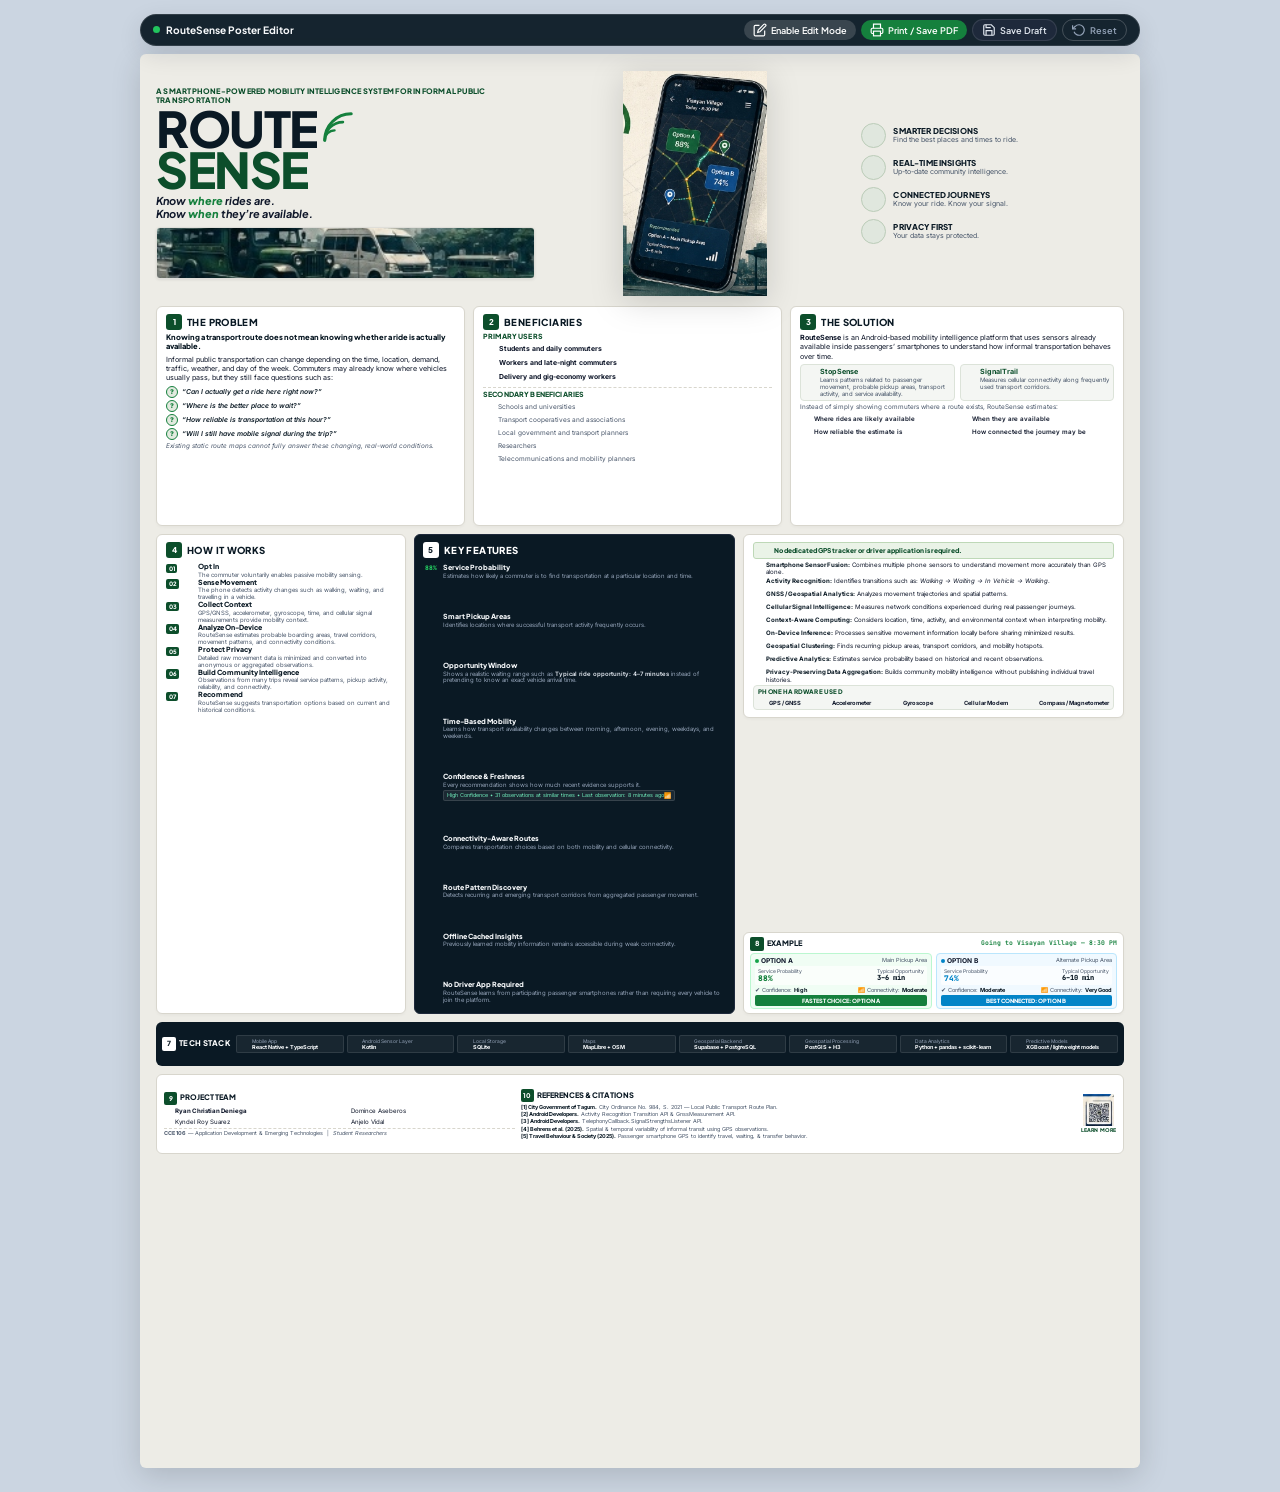
==== commit dfe97823: "Update RouteSense poster to match editorial newspaper layout with 3D device mockup" ====
--- a/routesense/index.html
+++ b/routesense/index.html
@@ -3,12 +3,12 @@
 <head>
   <meta charset="UTF-8" />
   <meta name="viewport" content="width=device-width, initial-scale=1.0" />
-  <title>RouteSense — Mobility Intelligence Infographic Poster</title>
+  <title>RouteSense — Mobility Intelligence Proposal Infographic</title>
   
-  <!-- Modern Typography: Plus Jakarta Sans & Inter -->
+  <!-- Modern Typography: Plus Jakarta Sans, Inter, & JetBrains Mono -->
   <link rel="preconnect" href="https://fonts.googleapis.com" />
   <link rel="preconnect" href="https://fonts.gstatic.com" crossorigin />
-  <link href="https://fonts.googleapis.com/css2?family=Plus+Jakarta+Sans:wght@400;500;600;700;800;900&family=Inter:wght@400;500;600;700&family=JetBrains+Mono:wght@500;700;800&display=swap" rel="stylesheet" />
+  <link href="https://fonts.googleapis.com/css2?family=Plus+Jakarta+Sans:wght@400;500;600;700;800;900&family=Inter:wght@400;500;600;700;800&family=JetBrains+Mono:wght@500;700;800&display=swap" rel="stylesheet" />
   
   <link rel="stylesheet" href="style.css" />
 </head>
@@ -45,606 +45,753 @@
 
     <!-- ==================== HEADER SECTION ==================== -->
     <header class="poster-header">
-      <div class="header-left">
-        <!-- RouteSense Logo & Tagline -->
-        <div class="logo-wrapper routesense-logo-wrapper">
-          <img src="assets/routesense_brand_header.png" alt="RouteSense - Know where rides are. Know when they’re available." class="routesense-header-logo" />
-        </div>
-
-        <!-- Description -->
-        <p class="header-desc">
-          A Smartphone-Powered Mobility Intelligence System for Informal Public Transportation.
-        </p>
-
-        <!-- Quick Value Highlights Bar -->
-        <div class="header-highlights">
-          <span class="hh-chip"><img src="https://api.iconify.design/lucide:activity.svg?color=%231D4ED8" alt="" class="hh-icon" /> Smartphone Sensor Fusion</span>
-          <span class="hh-chip"><img src="https://api.iconify.design/lucide:zap.svg?color=%231D4ED8" alt="" class="hh-icon" /> Zero Hardware / No Driver App</span>
-          <span class="hh-chip"><img src="https://api.iconify.design/lucide:shield-check.svg?color=%231D4ED8" alt="" class="hh-icon" /> Privacy by Design & Aggregation</span>
+      
+      <!-- Left Column: Title, Descriptor, Tagline & Jeepney Image -->
+      <div class="header-left-col">
+        <div class="top-super-title">
+          A SMARTPHONE-POWERED MOBILITY INTELLIGENCE SYSTEM FOR INFORMAL PUBLIC TRANSPORTATION
+        </div>
+
+        <div class="brand-title-wrap">
+          <div class="giant-wordmark">
+            <div class="word-route">
+              ROUTE
+              <!-- Green Sensor Radar Waves emitting from E -->
+              <div class="radar-waves-icon">
+                <svg viewBox="0 0 45 45" width="34" height="34" fill="none">
+                  <path d="M 5 40 A 35 35 0 0 1 40 5" stroke="#15803D" stroke-width="4" stroke-linecap="round" />
+                  <path d="M 5 40 A 24 24 0 0 1 29 16" stroke="#15803D" stroke-width="3.5" stroke-linecap="round" />
+                  <path d="M 5 40 A 13 13 0 0 1 18 27" stroke="#15803D" stroke-width="3" stroke-linecap="round" />
+                </svg>
+              </div>
+            </div>
+            <div class="word-sense">SENSE</div>
+          </div>
+
+          <div class="brand-tagline">
+            Know <span class="text-green-hl">where</span> rides are.<br/>
+            Know <span class="text-green-hl">when</span> they’re available.
+          </div>
+        </div>
+
+        <div class="fleet-image-wrap">
+          <img src="assets/ph_transit_fleet.jpg" alt="Philippine Public Transportation Fleet" class="fleet-img" />
         </div>
       </div>
 
-      <div class="header-right hero-mesh-section">
-        <div class="hero-mesh-wrap">
-          <img src="assets/routesense_hero_mesh_clean.jpg" alt="Transportation Mobility Intelligence Mesh" class="hero-mesh-img" />
-          <div class="mesh-floating-tag">MOBILITY INTELLIGENCE CORRIDOR</div>
+      <!-- Center Column: 3D Smartphone App Mockup -->
+      <div class="header-center-col">
+        <div class="phone-mockup-3d-wrap">
+          <img src="assets/phone_mockup_3d.png" alt="RouteSense App on Smartphone" class="phone-mockup-3d-img" />
         </div>
       </div>
+
+      <!-- Right Column: 4 Value Proposition Badges -->
+      <div class="header-right-col">
+        
+        <div class="prop-item">
+          <div class="prop-icon-wrap">
+            <img src="https://api.iconify.design/lucide:map-pin.svg?color=%2315803D" alt="" class="prop-svg" />
+          </div>
+          <div class="prop-text">
+            <strong class="prop-title">SMARTER DECISIONS</strong>
+            <p class="prop-desc">Find the best places and times to ride.</p>
+          </div>
+        </div>
+
+        <div class="prop-item">
+          <div class="prop-icon-wrap">
+            <img src="https://api.iconify.design/lucide:clock.svg?color=%2315803D" alt="" class="prop-svg" />
+          </div>
+          <div class="prop-text">
+            <strong class="prop-title">REAL-TIME INSIGHTS</strong>
+            <p class="prop-desc">Up-to-date community intelligence.</p>
+          </div>
+        </div>
+
+        <div class="prop-item">
+          <div class="prop-icon-wrap">
+            <img src="https://api.iconify.design/lucide:bar-chart-2.svg?color=%2315803D" alt="" class="prop-svg" />
+          </div>
+          <div class="prop-text">
+            <strong class="prop-title">CONNECTED JOURNEYS</strong>
+            <p class="prop-desc">Know your ride. Know your signal.</p>
+          </div>
+        </div>
+
+        <div class="prop-item">
+          <div class="prop-icon-wrap">
+            <img src="https://api.iconify.design/lucide:shield-check.svg?color=%2315803D" alt="" class="prop-svg" />
+          </div>
+          <div class="prop-text">
+            <strong class="prop-title">PRIVACY FIRST</strong>
+            <p class="prop-desc">Your data stays protected.</p>
+          </div>
+        </div>
+
+      </div>
+
     </header>
 
-    <!-- ==================== ROW 1: PROBLEM / BENEFICIARIES / SOLUTION ==================== -->
-    <section class="grid-3-col top-cards-section">
+    <!-- ==================== ROW 1: 1. THE PROBLEM / 2. BENEFICIARIES / 3. THE SOLUTION ==================== -->
+    <section class="grid-3-cards-row">
       
       <!-- 1. THE PROBLEM -->
-      <article class="info-card problem-card">
-        <div class="card-header">
-          <span class="badge badge-blue">1</span>
-          <h2 class="card-title">THE PROBLEM</h2>
+      <article class="clean-card problem-card">
+        <div class="card-header-bar">
+          <span class="card-badge">1</span>
+          <h2 class="card-heading">THE PROBLEM</h2>
         </div>
         <div class="card-body">
-          <p class="text-sm">
-            Knowing a transport route does not mean knowing whether a ride is actually available. Informal transit changes with time, demand, traffic, and weather.
-          </p>
-          <div class="problem-questions-box">
-            <div class="pq-item">❓ <em>“Can I actually get a ride here right now?”</em></div>
-            <div class="pq-item">📍 <em>“Where is the better place to wait?”</em></div>
-            <div class="pq-item">⏱️ <em>“How reliable is transport at this hour?”</em></div>
-            <div class="pq-item">📶 <em>“Will I still have mobile signal during the trip?”</em></div>
-          </div>
-          <p class="text-xs sub-alert">
-            Existing static route maps cannot answer these dynamic real-world conditions.
-          </p>
-        </div>
-      </article>
-
-      <!-- 2. BENEFICIARIES -->
-      <article class="info-card beneficiaries-card">
-        <div class="card-header">
-          <span class="badge badge-blue">2</span>
-          <h2 class="card-title">BENEFICIARIES</h2>
-        </div>
-        <div class="card-body">
-          <!-- Primary -->
-          <div class="beneficiary-group">
-            <h3 class="group-label">Primary Users:</h3>
-            <p class="text-xs group-desc">
-              Students, daily commuters, night workers, delivery & gig-economy workers.
-            </p>
-            <div class="icon-row">
-              <div class="icon-bubble" title="Students">
-                <svg viewBox="0 0 24 24" fill="none" stroke="currentColor" stroke-width="1.8"><circle cx="12" cy="7" r="3.5"/><path d="M5 20v-2a7 7 0 0 1 14 0v2"/><path d="M12 2 L6 5 L12 8 L18 5 Z"/></svg>
-              </div>
-              <div class="icon-bubble" title="Night Commuters">
-                <svg viewBox="0 0 24 24" fill="none" stroke="currentColor" stroke-width="1.8"><circle cx="12" cy="7" r="3.5"/><path d="M5 20v-2a7 7 0 0 1 14 0v2"/><path d="M12 3a9 9 0 1 0 9 9c0-.46-.04-.92-.1-1.36a5.389 5.389 0 0 1-4.4 2.26 5.403 5.403 0 0 1-3.14-9.8c-.44-.06-.9-.1-1.36-.1z"/></svg>
-              </div>
-              <div class="icon-bubble" title="Gig Workers">
-                <svg viewBox="0 0 24 24" fill="none" stroke="currentColor" stroke-width="1.8"><circle cx="12" cy="7" r="3.5"/><path d="M5 20v-2a7 7 0 0 1 14 0v2"/><rect x="8" y="13.5" width="8" height="5" rx="1"/></svg>
-              </div>
-              <div class="icon-bubble" title="Daily Commuters">
-                <svg viewBox="0 0 24 24" fill="none" stroke="currentColor" stroke-width="1.8"><circle cx="12" cy="7.5" r="3.5"/><path d="M5 20v-2a7 7 0 0 1 14 0v2"/><path d="M6 6h12l-2-2.5H8z"/></svg>
-              </div>
-            </div>
-          </div>
-
-          <div class="divider-dotted"></div>
-
-          <!-- Secondary -->
-          <div class="beneficiary-group">
-            <h3 class="group-label">Secondary Beneficiaries:</h3>
-            <p class="text-xs group-desc">
-              Transport coops, schools, LGUs, researchers, & telco mobility planners.
-            </p>
-            <div class="icon-row secondary-row">
-              <div class="icon-bubble-sm" title="Transport Coops"><svg viewBox="0 0 24 24" fill="none" stroke="currentColor" stroke-width="1.8"><rect x="3" y="4" width="18" height="14" rx="2"/><path d="M8 20v2M16 20v2M7 10h10M7 14h4"/></svg></div>
-              <div class="icon-bubble-sm" title="LGUs & Planners"><svg viewBox="0 0 24 24" fill="none" stroke="currentColor" stroke-width="1.8"><path d="M12 22s8-4 8-10V5l-8-3-8 3v7c0 6 8 10 8 10z"/></svg></div>
-              <div class="icon-bubble-sm" title="Academic Institutions"><svg viewBox="0 0 24 24" fill="none" stroke="currentColor" stroke-width="1.8"><path d="M22 10v6M2 10l10-5 10 5-10 5z"/><path d="M6 12v5c3 3 9 3 12 0v-5"/></svg></div>
-              <div class="icon-bubble-sm" title="Telco Planners"><svg viewBox="0 0 24 24" fill="none" stroke="currentColor" stroke-width="1.8"><path d="M18 10h-1.26A8 8 0 1 0 9 20h9a5 5 0 0 0 0-10z"/></svg></div>
-            </div>
-          </div>
-        </div>
-      </article>
-
-      <!-- 3. THE SOLUTION -->
-      <article class="info-card solution-card">
-        <div class="card-header">
-          <span class="badge badge-blue">3</span>
-          <h2 class="card-title">THE SOLUTION</h2>
-        </div>
-        <div class="card-body">
-          <p class="text-sm">
-            RouteSense uses sensors inside passengers' phones to learn how informal transit behaves over time through two intelligence layers:
+          <h3 class="problem-lead-text">
+            Knowing a transport route does not mean knowing whether a ride is actually available.
+          </h3>
+          <p class="card-p">
+            Informal public transportation can change depending on the time, location, demand, traffic, weather, and day of the week. Commuters may already know where vehicles usually pass, but they still face questions such as:
           </p>
           
-          <div class="dual-layers-box">
-            <div class="layer-pill layer-stopsense">
-              <span class="layer-dot blue-dot"></span>
+          <div class="question-list">
+            <div class="q-item">
+              <span class="q-icon">?</span>
+              <span class="q-text">“Can I actually get a ride here right now?”</span>
+            </div>
+            <div class="q-item">
+              <span class="q-icon">?</span>
+              <span class="q-text">“Where is the better place to wait?”</span>
+            </div>
+            <div class="q-item">
+              <span class="q-icon">?</span>
+              <span class="q-text">“How reliable is transportation at this hour?”</span>
+            </div>
+            <div class="q-item">
+              <span class="q-icon">?</span>
+              <span class="q-text">“Will I still have mobile signal during the trip?”</span>
+            </div>
+          </div>
+
+          <p class="problem-footer-note">
+            Existing static route maps cannot fully answer these changing, real-world conditions.
+          </p>
+        </div>
+      </article>
+
+      <!-- 2. BENEFICIARIES -->
+      <article class="clean-card beneficiaries-card">
+        <div class="card-header-bar">
+          <span class="card-badge">2</span>
+          <h2 class="card-heading">BENEFICIARIES</h2>
+        </div>
+        <div class="card-body">
+          
+          <!-- Primary Users -->
+          <div class="bene-group">
+            <h4 class="bene-group-title">PRIMARY USERS</h4>
+            <div class="bene-item">
+              <img src="https://api.iconify.design/lucide:graduation-cap.svg?color=%2315803D" alt="" class="bene-icon" />
+              <div class="bene-text"><strong>Students and daily commuters</strong></div>
+            </div>
+            <div class="bene-item">
+              <img src="https://api.iconify.design/lucide:moon.svg?color=%2315803D" alt="" class="bene-icon" />
+              <div class="bene-text"><strong>Workers and late-night commuters</strong></div>
+            </div>
+            <div class="bene-item">
+              <img src="https://api.iconify.design/lucide:bike.svg?color=%2315803D" alt="" class="bene-icon" />
+              <div class="bene-text"><strong>Delivery and gig-economy workers</strong></div>
+            </div>
+          </div>
+
+          <div class="card-inner-divider"></div>
+
+          <!-- Secondary Beneficiaries -->
+          <div class="bene-group">
+            <h4 class="bene-group-title">SECONDARY BENEFICIARIES</h4>
+            <div class="bene-item-sm">
+              <img src="https://api.iconify.design/lucide:school.svg?color=%2315803D" alt="" class="bene-icon-sm" />
+              <span>Schools and universities</span>
+            </div>
+            <div class="bene-item-sm">
+              <img src="https://api.iconify.design/lucide:bus.svg?color=%2315803D" alt="" class="bene-icon-sm" />
+              <span>Transport cooperatives and associations</span>
+            </div>
+            <div class="bene-item-sm">
+              <img src="https://api.iconify.design/lucide:landmark.svg?color=%2315803D" alt="" class="bene-icon-sm" />
+              <span>Local government and transport planners</span>
+            </div>
+            <div class="bene-item-sm">
+              <img src="https://api.iconify.design/lucide:microscope.svg?color=%2315803D" alt="" class="bene-icon-sm" />
+              <span>Researchers</span>
+            </div>
+            <div class="bene-item-sm">
+              <img src="https://api.iconify.design/lucide:radio-tower.svg?color=%2315803D" alt="" class="bene-icon-sm" />
+              <span>Telecommunications and mobility planners</span>
+            </div>
+          </div>
+
+        </div>
+      </article>
+
+      <!-- 3. THE SOLUTION -->
+      <article class="clean-card solution-card">
+        <div class="card-header-bar">
+          <span class="card-badge">3</span>
+          <h2 class="card-heading">THE SOLUTION</h2>
+        </div>
+        <div class="card-body">
+          <p class="card-p">
+            <strong>RouteSense</strong> is an Android-based mobility intelligence platform that uses sensors already available inside passengers’ smartphones to understand how informal transportation behaves over time.
+          </p>
+
+          <div class="sol-layers-box">
+            <div class="layer-item">
+              <div class="layer-icon-col">
+                <img src="https://api.iconify.design/lucide:map-pin.svg?color=%2315803D" alt="" class="layer-svg" />
+              </div>
+              <div class="layer-text-col">
+                <strong>StopSense</strong>
+                <p>Learns patterns related to passenger movement, probable pickup areas, transport activity, and service availability.</p>
+              </div>
+            </div>
+
+            <div class="layer-item">
+              <div class="layer-icon-col">
+                <img src="https://api.iconify.design/lucide:radio.svg?color=%2315803D" alt="" class="layer-svg" />
+              </div>
+              <div class="layer-text-col">
+                <strong>SignalTrail</strong>
+                <p>Measures cellular connectivity along frequently used transport corridors.</p>
+              </div>
+            </div>
+          </div>
+
+          <p class="sol-subnote">
+            Instead of simply showing commuters where a route exists, RouteSense estimates:
+          </p>
+
+          <div class="sol-4-pillars">
+            <div class="pillar-item">
+              <img src="https://api.iconify.design/lucide:map-pin.svg?color=%2315803D" alt="" class="pillar-svg" />
+              <span>Where rides are likely available</span>
+            </div>
+            <div class="pillar-item">
+              <img src="https://api.iconify.design/lucide:clock.svg?color=%2315803D" alt="" class="pillar-svg" />
+              <span>When they are available</span>
+            </div>
+            <div class="pillar-item">
+              <img src="https://api.iconify.design/lucide:check-circle.svg?color=%2315803D" alt="" class="pillar-svg" />
+              <span>How reliable the estimate is</span>
+            </div>
+            <div class="pillar-item">
+              <img src="https://api.iconify.design/lucide:wifi.svg?color=%2315803D" alt="" class="pillar-svg" />
+              <span>How connected the journey may be</span>
+            </div>
+          </div>
+
+        </div>
+      </article>
+
+    </section>
+
+    <!-- ==================== MIDDLE-BOTTOM: 4. HOW IT WORKS / 5. KEY FEATURES / EMERGING TECH & 8. EXAMPLE ==================== -->
+    <section class="grid-middle-main-row">
+      
+      <!-- 4. HOW IT WORKS (Vertical Timeline) -->
+      <article class="clean-card workflow-card">
+        <div class="card-header-bar">
+          <span class="card-badge">4</span>
+          <h2 class="card-heading">HOW IT WORKS</h2>
+        </div>
+        <div class="card-body">
+          <div class="timeline-vertical">
+            
+            <div class="tl-step">
+              <div class="tl-left">
+                <span class="tl-num">01</span>
+                <img src="https://api.iconify.design/lucide:smartphone.svg?color=%230F172A" alt="" class="tl-icon" />
+              </div>
+              <div class="tl-right">
+                <strong class="tl-title">Opt In</strong>
+                <p class="tl-desc">The commuter voluntarily enables passive mobility sensing.</p>
+              </div>
+            </div>
+
+            <div class="tl-step">
+              <div class="tl-left">
+                <span class="tl-num">02</span>
+                <img src="https://api.iconify.design/lucide:footprints.svg?color=%230F172A" alt="" class="tl-icon" />
+              </div>
+              <div class="tl-right">
+                <strong class="tl-title">Sense Movement</strong>
+                <p class="tl-desc">The phone detects activity changes such as walking, waiting, and travelling in a vehicle.</p>
+              </div>
+            </div>
+
+            <div class="tl-step">
+              <div class="tl-left">
+                <span class="tl-num">03</span>
+                <img src="https://api.iconify.design/lucide:radio.svg?color=%230F172A" alt="" class="tl-icon" />
+              </div>
+              <div class="tl-right">
+                <strong class="tl-title">Collect Context</strong>
+                <p class="tl-desc">GPS/GNSS, accelerometer, gyroscope, time, and cellular signal measurements provide mobility context.</p>
+              </div>
+            </div>
+
+            <div class="tl-step">
+              <div class="tl-left">
+                <span class="tl-num">04</span>
+                <img src="https://api.iconify.design/lucide:cpu.svg?color=%230F172A" alt="" class="tl-icon" />
+              </div>
+              <div class="tl-right">
+                <strong class="tl-title">Analyze On-Device</strong>
+                <p class="tl-desc">RouteSense estimates probable boarding areas, travel corridors, movement patterns, and connectivity conditions.</p>
+              </div>
+            </div>
+
+            <div class="tl-step">
+              <div class="tl-left">
+                <span class="tl-num">05</span>
+                <img src="https://api.iconify.design/lucide:lock.svg?color=%230F172A" alt="" class="tl-icon" />
+              </div>
+              <div class="tl-right">
+                <strong class="tl-title">Protect Privacy</strong>
+                <p class="tl-desc">Detailed raw movement data is minimized and converted into anonymous or aggregated observations.</p>
+              </div>
+            </div>
+
+            <div class="tl-step">
+              <div class="tl-left">
+                <span class="tl-num">06</span>
+                <img src="https://api.iconify.design/lucide:users.svg?color=%230F172A" alt="" class="tl-icon" />
+              </div>
+              <div class="tl-right">
+                <strong class="tl-title">Build Community Intelligence</strong>
+                <p class="tl-desc">Observations from many trips reveal service patterns, pickup activity, reliability, and connectivity.</p>
+              </div>
+            </div>
+
+            <div class="tl-step">
+              <div class="tl-left">
+                <span class="tl-num">07</span>
+                <img src="https://api.iconify.design/lucide:git-branch.svg?color=%230F172A" alt="" class="tl-icon" />
+              </div>
+              <div class="tl-right">
+                <strong class="tl-title">Recommend</strong>
+                <p class="tl-desc">RouteSense suggests transportation options based on current and historical conditions.</p>
+              </div>
+            </div>
+
+          </div>
+        </div>
+      </article>
+
+      <!-- 5. KEY FEATURES (Dark Navy Column) -->
+      <article class="dark-card key-features-card">
+        <div class="dark-card-header">
+          <span class="card-badge-dark">5</span>
+          <h2 class="card-heading-dark">KEY FEATURES</h2>
+        </div>
+        <div class="dark-card-body">
+          
+          <div class="kf-item">
+            <div class="kf-icon-box"><span class="kf-badge-num">88%</span></div>
+            <div class="kf-text">
+              <strong class="kf-title">Service Probability</strong>
+              <p class="kf-desc">Estimates how likely a commuter is to find transportation at a particular location and time.</p>
+            </div>
+          </div>
+
+          <div class="kf-item">
+            <div class="kf-icon-box"><img src="https://api.iconify.design/lucide:search.svg?color=%2322C55E" alt="" class="kf-svg" /></div>
+            <div class="kf-text">
+              <strong class="kf-title">Smart Pickup Areas</strong>
+              <p class="kf-desc">Identifies locations where successful transport activity frequently occurs.</p>
+            </div>
+          </div>
+
+          <div class="kf-item">
+            <div class="kf-icon-box"><img src="https://api.iconify.design/lucide:clock.svg?color=%2322C55E" alt="" class="kf-svg" /></div>
+            <div class="kf-text">
+              <strong class="kf-title">Opportunity Window</strong>
+              <p class="kf-desc">Shows a realistic waiting range such as <em>Typical ride opportunity: 4–7 minutes</em> instead of pretending to know an exact vehicle arrival time.</p>
+            </div>
+          </div>
+
+          <div class="kf-item">
+            <div class="kf-icon-box"><img src="https://api.iconify.design/lucide:calendar.svg?color=%2322C55E" alt="" class="kf-svg" /></div>
+            <div class="kf-text">
+              <strong class="kf-title">Time-Based Mobility</strong>
+              <p class="kf-desc">Learns how transport availability changes between morning, afternoon, evening, weekdays, and weekends.</p>
+            </div>
+          </div>
+
+          <div class="kf-item">
+            <div class="kf-icon-box"><img src="https://api.iconify.design/lucide:eye.svg?color=%2322C55E" alt="" class="kf-svg" /></div>
+            <div class="kf-text">
+              <strong class="kf-title">Confidence & Freshness</strong>
+              <p class="kf-desc">Every recommendation shows how much recent evidence supports it.</p>
+              <div class="kf-conf-pill">
+                <span>High Confidence • 31 observations at similar times • Last observation: 8 minutes ago</span>
+                <span class="kf-bars">📶</span>
+              </div>
+            </div>
+          </div>
+
+          <div class="kf-item">
+            <div class="kf-icon-box"><img src="https://api.iconify.design/lucide:bar-chart-2.svg?color=%2322C55E" alt="" class="kf-svg" /></div>
+            <div class="kf-text">
+              <strong class="kf-title">Connectivity-Aware Routes</strong>
+              <p class="kf-desc">Compares transportation choices based on both mobility and cellular connectivity.</p>
+            </div>
+          </div>
+
+          <div class="kf-item">
+            <div class="kf-icon-box"><img src="https://api.iconify.design/lucide:map.svg?color=%2322C55E" alt="" class="kf-svg" /></div>
+            <div class="kf-text">
+              <strong class="kf-title">Route Pattern Discovery</strong>
+              <p class="kf-desc">Detects recurring and emerging transport corridors from aggregated passenger movement.</p>
+            </div>
+          </div>
+
+          <div class="kf-item">
+            <div class="kf-icon-box"><img src="https://api.iconify.design/lucide:database.svg?color=%2322C55E" alt="" class="kf-svg" /></div>
+            <div class="kf-text">
+              <strong class="kf-title">Offline Cached Insights</strong>
+              <p class="kf-desc">Previously learned mobility information remains accessible during weak connectivity.</p>
+            </div>
+          </div>
+
+          <div class="kf-item">
+            <div class="kf-icon-box"><img src="https://api.iconify.design/lucide:shield-check.svg?color=%2322C55E" alt="" class="kf-svg" /></div>
+            <div class="kf-text">
+              <strong class="kf-title">No Driver App Required</strong>
+              <p class="kf-desc">RouteSense learns from participating passenger smartphones rather than requiring every vehicle to join the platform.</p>
+            </div>
+          </div>
+
+        </div>
+      </article>
+
+      <!-- Right Column: Emerging Tech & Phone Hardware & 8. Example -->
+      <div class="right-stack-col">
+        
+        <!-- Emerging Tech Card -->
+        <article class="clean-card emerging-tech-card">
+          <div class="no-tracker-chip">
+            <img src="https://api.iconify.design/lucide:shield-alert.svg?color=%2315803D" alt="" class="nt-svg" />
+            <span>No dedicated GPS tracker or driver application is required.</span>
+          </div>
+
+          <div class="tech-concepts-grid">
+            
+            <div class="tc-item">
+              <img src="https://api.iconify.design/lucide:cpu.svg?color=%230F172A" alt="" class="tc-icon" />
               <div>
-                <strong>StopSense:</strong> Learns pickup areas, movement patterns, & service availability.
-              </div>
-            </div>
-            <div class="layer-pill layer-signaltrail">
-              <span class="layer-dot cyan-dot"></span>
+                <strong>Smartphone Sensor Fusion:</strong> Combines multiple phone sensors to understand movement more accurately than GPS alone.
+              </div>
+            </div>
+
+            <div class="tc-item">
+              <img src="https://api.iconify.design/lucide:activity.svg?color=%230F172A" alt="" class="tc-icon" />
               <div>
-                <strong>SignalTrail:</strong> Measures cellular signal quality along transit corridors.
-              </div>
-            </div>
-          </div>
-
-          <!-- Phone Mockup -->
-          <div class="solution-phone-wrapper">
-            <div class="mockup-phone">
-              <div class="mp-notch"></div>
-              <div class="mp-screen">
-                <div class="mp-header">
-                  <span class="mp-badge">⚡ STOPSENSE LIVE</span>
-                  <span class="mp-time">8:30 PM</span>
+                <strong>Activity Recognition:</strong> Identifies transitions such as: <em>Walking → Waiting → In Vehicle → Walking</em>.
+              </div>
+            </div>
+
+            <div class="tc-item">
+              <img src="https://api.iconify.design/lucide:satellite.svg?color=%230F172A" alt="" class="tc-icon" />
+              <div>
+                <strong>GNSS / Geospatial Analytics:</strong> Analyzes movement trajectories and spatial patterns.
+              </div>
+            </div>
+
+            <div class="tc-item">
+              <img src="https://api.iconify.design/lucide:signal.svg?color=%230F172A" alt="" class="tc-icon" />
+              <div>
+                <strong>Cellular Signal Intelligence:</strong> Measures network conditions experienced during real passenger journeys.
+              </div>
+            </div>
+
+            <div class="tc-item">
+              <img src="https://api.iconify.design/lucide:compass.svg?color=%230F172A" alt="" class="tc-icon" />
+              <div>
+                <strong>Context-Aware Computing:</strong> Considers location, time, activity, and environmental context when interpreting mobility.
+              </div>
+            </div>
+
+            <div class="tc-item">
+              <img src="https://api.iconify.design/lucide:binary.svg?color=%230F172A" alt="" class="tc-icon" />
+              <div>
+                <strong>On-Device Inference:</strong> Processes sensitive movement information locally before sharing minimized results.
+              </div>
+            </div>
+
+            <div class="tc-item">
+              <img src="https://api.iconify.design/lucide:git-pull-request.svg?color=%230F172A" alt="" class="tc-icon" />
+              <div>
+                <strong>Geospatial Clustering:</strong> Finds recurring pickup areas, transport corridors, and mobility hotspots.
+              </div>
+            </div>
+
+            <div class="tc-item">
+              <img src="https://api.iconify.design/lucide:trending-up.svg?color=%230F172A" alt="" class="tc-icon" />
+              <div>
+                <strong>Predictive Analytics:</strong> Estimates service probability based on historical and recent observations.
+              </div>
+            </div>
+
+            <div class="tc-item">
+              <img src="https://api.iconify.design/lucide:shield.svg?color=%230F172A" alt="" class="tc-icon" />
+              <div>
+                <strong>Privacy-Preserving Data Aggregation:</strong> Builds community mobility intelligence without publishing individual travel histories.
+              </div>
+            </div>
+
+          </div>
+
+          <!-- Phone Hardware Used Bar -->
+          <div class="phone-hw-bar">
+            <div class="ph-title">PHONE HARDWARE USED</div>
+            <div class="hw-icons-row">
+              <div class="hw-item">
+                <img src="https://api.iconify.design/lucide:satellite.svg?color=%230F172A" alt="" class="hw-svg" />
+                <span>GPS / GNSS</span>
+              </div>
+              <div class="hw-item">
+                <img src="https://api.iconify.design/lucide:activity.svg?color=%230F172A" alt="" class="hw-svg" />
+                <span>Accelerometer</span>
+              </div>
+              <div class="hw-item">
+                <img src="https://api.iconify.design/lucide:compass.svg?color=%230F172A" alt="" class="hw-svg" />
+                <span>Gyroscope</span>
+              </div>
+              <div class="hw-item">
+                <img src="https://api.iconify.design/lucide:signal.svg?color=%230F172A" alt="" class="hw-svg" />
+                <span>Cellular Modem</span>
+              </div>
+              <div class="hw-item">
+                <img src="https://api.iconify.design/lucide:navigation.svg?color=%230F172A" alt="" class="hw-svg" />
+                <span>Compass / Magnetometer</span>
+              </div>
+            </div>
+          </div>
+
+        </article>
+
+        <!-- 8. EXAMPLE Card -->
+        <article class="example-card">
+          <div class="example-header">
+            <span class="ex-badge">8</span>
+            <span class="ex-heading">EXAMPLE</span>
+            <span class="ex-query">Going to Visayan Village — 8:30 PM</span>
+          </div>
+
+          <div class="example-options-grid">
+            
+            <!-- Option A -->
+            <div class="ex-option-box opt-a">
+              <div class="ex-opt-title-row">
+                <span class="opt-dot green-dot"></span>
+                <strong>OPTION A</strong>
+                <span class="opt-sub">Main Pickup Area</span>
+              </div>
+              <div class="ex-metrics-row">
+                <div class="ex-met">
+                  <span class="met-label">Service Probability</span>
+                  <span class="met-val green-val">88%</span>
                 </div>
-                <div class="mp-metric-box">
-                  <div class="mp-label">SERVICE PROBABILITY</div>
-                  <div class="mp-val-row">
-                    <span class="mp-huge-num">88%</span>
-                    <span class="mp-status-tag">HIGH</span>
-                  </div>
-                  <div class="mp-window">Typical Opportunity: <strong>3–6 min</strong></div>
+                <div class="ex-met">
+                  <span class="met-label">Typical Opportunity</span>
+                  <span class="met-val">3–6 min</span>
                 </div>
-                <div class="mp-signal-bar">
-                  <span>SignalTrail:</span>
-                  <span class="signal-dots">🟢 🟢 🟢 ⚪ <em>Very Good</em></span>
+              </div>
+              <div class="ex-sub-metrics">
+                <div class="sub-met">
+                  <span>✔ Confidence:</span>
+                  <strong>High</strong>
                 </div>
-              </div>
-            </div>
-          </div>
-
-        </div>
-      </article>
+                <div class="sub-met">
+                  <span>📶 Connectivity:</span>
+                  <strong>Moderate</strong>
+                </div>
+              </div>
+              <div class="opt-btn-pill btn-fastest">
+                FASTEST CHOICE: OPTION A
+              </div>
+            </div>
+
+            <!-- Option B -->
+            <div class="ex-option-box opt-b">
+              <div class="ex-opt-title-row">
+                <span class="opt-dot blue-dot"></span>
+                <strong>OPTION B</strong>
+                <span class="opt-sub">Alternate Pickup Area</span>
+              </div>
+              <div class="ex-metrics-row">
+                <div class="ex-met">
+                  <span class="met-label">Service Probability</span>
+                  <span class="met-val blue-val">74%</span>
+                </div>
+                <div class="ex-met">
+                  <span class="met-label">Typical Opportunity</span>
+                  <span class="met-val">6–10 min</span>
+                </div>
+              </div>
+              <div class="ex-sub-metrics">
+                <div class="sub-met">
+                  <span>✔ Confidence:</span>
+                  <strong>Moderate</strong>
+                </div>
+                <div class="sub-met">
+                  <span>📶 Connectivity:</span>
+                  <strong>Very Good</strong>
+                </div>
+              </div>
+              <div class="opt-btn-pill btn-connected">
+                BEST CONNECTED: OPTION B
+              </div>
+            </div>
+
+          </div>
+        </article>
+
+      </div>
 
     </section>
 
-    <!-- ==================== SECTION 4: 7-STAGE HOW IT WORKS WORKFLOW ==================== -->
-    <section class="workflow-section">
-      <div class="section-title-row">
-        <span class="badge badge-blue">4</span>
-        <h2 class="workflow-heading">HOW IT WORKS — SMARTPHONE MOBILITY SENSING PIPELINE</h2>
+    <!-- ==================== ROW 3: 7. TECH STACK (Dark Bar) ==================== -->
+    <section class="tech-stack-row">
+      <div class="ts-header">
+        <span class="ts-badge">7</span>
+        <span class="ts-heading">TECH STACK</span>
       </div>
 
-      <div class="workflow-steps-7">
+      <div class="ts-items-grid">
         
-        <!-- Step 1 -->
-        <div class="step-card-7">
-          <div class="step-badge-row">
-            <span class="step-circle-blue">01</span>
-            <span class="step-name-7">Opt In</span>
-          </div>
-          <p class="step-desc-7">Commuter voluntarily enables passive sensing.</p>
-          <div class="step-svg-icon">
-            <img src="https://api.iconify.design/lucide:smartphone.svg?color=%231D4ED8" alt="" class="wf-icon-img" />
-          </div>
-        </div>
-
-        <div class="wf-arrow-sm">→</div>
-
-        <!-- Step 2 -->
-        <div class="step-card-7">
-          <div class="step-badge-row">
-            <span class="step-circle-blue">02</span>
-            <span class="step-name-7">Sense Motion</span>
-          </div>
-          <p class="step-desc-7">Detects walking, waiting, or vehicle motion.</p>
-          <div class="step-svg-icon">
-            <img src="https://api.iconify.design/lucide:footprints.svg?color=%231D4ED8" alt="" class="wf-icon-img" />
-          </div>
-        </div>
-
-        <div class="wf-arrow-sm">→</div>
-
-        <!-- Step 3 -->
-        <div class="step-card-7">
-          <div class="step-badge-row">
-            <span class="step-circle-blue">03</span>
-            <span class="step-name-7">Context</span>
-          </div>
-          <p class="step-desc-7">GNSS, gyro, accel, and cellular signal logs.</p>
-          <div class="step-svg-icon">
-            <img src="https://api.iconify.design/lucide:radio.svg?color=%231D4ED8" alt="" class="wf-icon-img" />
-          </div>
-        </div>
-
-        <div class="wf-arrow-sm">→</div>
-
-        <!-- Step 4 -->
-        <div class="step-card-7">
-          <div class="step-badge-row">
-            <span class="step-circle-blue">04</span>
-            <span class="step-name-7">On-Device AI</span>
-          </div>
-          <p class="step-desc-7">Estimates boarding stops & corridor patterns.</p>
-          <div class="step-svg-icon">
-            <img src="https://api.iconify.design/lucide:cpu.svg?color=%231D4ED8" alt="" class="wf-icon-img" />
-          </div>
-        </div>
-
-        <div class="wf-arrow-sm">→</div>
-
-        <!-- Step 5 -->
-        <div class="step-card-7">
-          <div class="step-badge-row">
-            <span class="step-circle-blue">05</span>
-            <span class="step-name-7">Privacy</span>
-          </div>
-          <p class="step-desc-7">Minimizes and aggregates raw movement data.</p>
-          <div class="step-svg-icon">
-            <img src="https://api.iconify.design/lucide:shield-check.svg?color=%231D4ED8" alt="" class="wf-icon-img" />
-          </div>
-        </div>
-
-        <div class="wf-arrow-sm">→</div>
-
-        <!-- Step 6 -->
-        <div class="step-card-7">
-          <div class="step-badge-row">
-            <span class="step-circle-blue">06</span>
-            <span class="step-name-7">Intelligence</span>
-          </div>
-          <p class="step-desc-7">Builds crowdsourced transit reliability models.</p>
-          <div class="step-svg-icon">
-            <img src="https://api.iconify.design/lucide:network.svg?color=%231D4ED8" alt="" class="wf-icon-img" />
-          </div>
-        </div>
-
-        <div class="wf-arrow-sm">→</div>
-
-        <!-- Step 7 -->
-        <div class="step-card-7 active-step-7">
-          <div class="step-badge-row">
-            <span class="step-circle-blue">07</span>
-            <span class="step-name-7">Recommend</span>
-          </div>
-          <p class="step-desc-7">Suggests optimal pickup areas & live timing.</p>
-          <div class="step-svg-icon">
-            <img src="https://api.iconify.design/lucide:compass.svg?color=%231D4ED8" alt="" class="wf-icon-img" />
+        <div class="ts-card">
+          <img src="https://cdn.simpleicons.org/react/61DAFB" alt="" class="ts-logo" />
+          <div class="ts-info">
+            <span class="ts-role">Mobile App</span>
+            <span class="ts-tech">React Native + TypeScript</span>
+          </div>
+        </div>
+
+        <div class="ts-card">
+          <img src="https://cdn.simpleicons.org/kotlin/7F52FF" alt="" class="ts-logo" />
+          <div class="ts-info">
+            <span class="ts-role">Android Sensor Layer</span>
+            <span class="ts-tech">Kotlin</span>
+          </div>
+        </div>
+
+        <div class="ts-card">
+          <img src="https://cdn.simpleicons.org/sqlite/003B57" alt="" class="ts-logo" />
+          <div class="ts-info">
+            <span class="ts-role">Local Storage</span>
+            <span class="ts-tech">SQLite</span>
+          </div>
+        </div>
+
+        <div class="ts-card">
+          <img src="https://cdn.simpleicons.org/openstreetmap/7EBC6F" alt="" class="ts-logo" />
+          <div class="ts-info">
+            <span class="ts-role">Maps</span>
+            <span class="ts-tech">MapLibre + OSM</span>
+          </div>
+        </div>
+
+        <div class="ts-card">
+          <img src="https://cdn.simpleicons.org/supabase/3ECF8E" alt="" class="ts-logo" />
+          <div class="ts-info">
+            <span class="ts-role">Geospatial Backend</span>
+            <span class="ts-tech">Supabase + PostgreSQL</span>
+          </div>
+        </div>
+
+        <div class="ts-card">
+          <img src="https://cdn.simpleicons.org/postgresql/4169E1" alt="" class="ts-logo" />
+          <div class="ts-info">
+            <span class="ts-role">Geospatial Processing</span>
+            <span class="ts-tech">PostGIS + H3</span>
+          </div>
+        </div>
+
+        <div class="ts-card">
+          <img src="https://cdn.simpleicons.org/python/3776AB" alt="" class="ts-logo" />
+          <div class="ts-info">
+            <span class="ts-role">Data Analytics</span>
+            <span class="ts-tech">Python + pandas + scikit-learn</span>
+          </div>
+        </div>
+
+        <div class="ts-card">
+          <img src="https://cdn.simpleicons.org/apache/D22128" alt="" class="ts-logo" />
+          <div class="ts-info">
+            <span class="ts-role">Predictive Models</span>
+            <span class="ts-tech">XGBoost / lightweight models</span>
           </div>
         </div>
 
       </div>
     </section>
 
-    <!-- ==================== SECTION 5: LIVE RECOMMENDATION & DECISION SHOWCASE ==================== -->
-    <section class="decision-showcase-section">
-      <div class="showcase-container">
-        
-        <!-- Left Showcase Info -->
-        <div class="showcase-left">
-          <div class="showcase-header">
-            <span class="badge badge-amber">5</span>
-            <h2 class="showcase-heading">MOBILITY DECISION ENGINE</h2>
-          </div>
-          <p class="showcase-scenario">
-            <span class="scenario-tag">REAL-WORLD COMMUTER QUERY</span><br/>
-            <strong>“Going to Visayan Village — 8:30 PM”</strong>
-          </p>
-          <p class="showcase-desc">
-            RouteSense contrasts real-time availability, waiting range, confidence, and connectivity so commuters make informed choices.
-          </p>
-          <div class="showcase-highlights">
-            <span class="sh-pill">⚡ Dynamic Opportunity Windows</span>
-            <span class="sh-pill">📶 Signal-Aware Transit Choices</span>
-          </div>
-        </div>
-
-        <!-- Right Decision Comparison Cards -->
-        <div class="showcase-cards-wrap">
-          
-          <!-- OPTION A -->
-          <div class="option-card option-a">
-            <div class="option-header">
-              <span class="opt-badge">OPTION A</span>
-              <span class="opt-location">Main Pickup Area</span>
-              <span class="opt-tag tag-fastest">⚡ FASTEST CHOICE</span>
-            </div>
-            <div class="opt-body">
-              <div class="opt-stat-grid">
-                <div class="opt-stat">
-                  <span class="os-label">Service Probability</span>
-                  <span class="os-val highlight-blue">88%</span>
-                </div>
-                <div class="opt-stat">
-                  <span class="os-label">Typical Opportunity</span>
-                  <span class="os-val">3–6 min</span>
-                </div>
-                <div class="opt-stat">
-                  <span class="os-label">Confidence</span>
-                  <span class="os-val badge-conf">High (31 obs)</span>
-                </div>
-                <div class="opt-stat">
-                  <span class="os-label">SignalTrail</span>
-                  <span class="os-val">Moderate</span>
-                </div>
-              </div>
-            </div>
-          </div>
-
-          <!-- OPTION B -->
-          <div class="option-card option-b">
-            <div class="option-header">
-              <span class="opt-badge">OPTION B</span>
-              <span class="opt-location">Alternate Pickup Area</span>
-              <span class="opt-tag tag-connected">📶 BEST CONNECTED</span>
-            </div>
-            <div class="opt-body">
-              <div class="opt-stat-grid">
-                <div class="opt-stat">
-                  <span class="os-label">Service Probability</span>
-                  <span class="os-val highlight-cyan">74%</span>
-                </div>
-                <div class="opt-stat">
-                  <span class="os-label">Typical Opportunity</span>
-                  <span class="os-val">6–10 min</span>
-                </div>
-                <div class="opt-stat">
-                  <span class="os-label">Confidence</span>
-                  <span class="os-val badge-conf">Moderate</span>
-                </div>
-                <div class="opt-stat">
-                  <span class="os-label">SignalTrail</span>
-                  <span class="os-val text-green">Very Good</span>
-                </div>
-              </div>
-            </div>
-          </div>
-
-        </div>
-
+    <!-- ==================== FOOTER ROW: 9. PROJECT TEAM / 10. REFERENCES & CITATIONS / QR ==================== -->
+    <footer class="poster-footer-row">
+      
+      <!-- 9. PROJECT TEAM -->
+      <div class="footer-col-team">
+        <div class="foot-section-header">
+          <span class="foot-badge">9</span>
+          <span class="foot-heading">PROJECT TEAM</span>
+        </div>
+
+        <div class="team-proponents-grid">
+          <div class="proponent-box">
+            <img src="https://api.iconify.design/lucide:user-check.svg?color=%230F172A" alt="" class="prop-user-svg" />
+            <span><strong>Ryan Christian Deniega</strong></span>
+          </div>
+          <div class="proponent-box">
+            <img src="https://api.iconify.design/lucide:user.svg?color=%230F172A" alt="" class="prop-user-svg" />
+            <span>Domince Aseberos</span>
+          </div>
+          <div class="proponent-box">
+            <img src="https://api.iconify.design/lucide:user.svg?color=%230F172A" alt="" class="prop-user-svg" />
+            <span>Kyndel Roy Suarez</span>
+          </div>
+          <div class="proponent-box">
+            <img src="https://api.iconify.design/lucide:user.svg?color=%230F172A" alt="" class="prop-user-svg" />
+            <span>Anjelo Vidal</span>
+          </div>
+        </div>
+
+        <div class="course-affiliation-bar">
+          <strong>CCE 106</strong> — Application Development & Emerging Technologies &nbsp;|&nbsp; <em>Student Researchers</em>
+        </div>
       </div>
-    </section>
-
-    <!-- ==================== ROW 4: KEY FEATURES / EMERGING TECH / TECH STACK ==================== -->
-    <section class="grid-3-col tech-features-section">
-      
-      <!-- 6. KEY FEATURES -->
-      <article class="info-card features-card">
-        <div class="card-header">
-          <span class="badge badge-blue">6</span>
-          <h2 class="card-title">KEY FEATURES</h2>
-        </div>
-        <div class="card-body">
-          <div class="features-grid-3x3">
-            <div class="feat-box">
-              <div class="feat-icon-wrap"><img src="https://api.iconify.design/lucide:bar-chart-3.svg?color=%231D4ED8" alt="" class="feat-svg" /></div>
-              <span class="feat-name">Service Probability</span>
-            </div>
-            <div class="feat-box">
-              <div class="feat-icon-wrap"><img src="https://api.iconify.design/lucide:map-pin.svg?color=%231D4ED8" alt="" class="feat-svg" /></div>
-              <span class="feat-name">Smart Pickup Areas</span>
-            </div>
-            <div class="feat-box">
-              <div class="feat-icon-wrap"><img src="https://api.iconify.design/lucide:clock.svg?color=%231D4ED8" alt="" class="feat-svg" /></div>
-              <span class="feat-name">Opportunity Window</span>
-            </div>
-            <div class="feat-box">
-              <div class="feat-icon-wrap"><img src="https://api.iconify.design/lucide:calendar.svg?color=%231D4ED8" alt="" class="feat-svg" /></div>
-              <span class="feat-name">Time-Based Mobility</span>
-            </div>
-            <div class="feat-box">
-              <div class="feat-icon-wrap"><img src="https://api.iconify.design/lucide:sparkles.svg?color=%231D4ED8" alt="" class="feat-svg" /></div>
-              <span class="feat-name">Confidence & Freshness</span>
-            </div>
-            <div class="feat-box">
-              <div class="feat-icon-wrap"><img src="https://api.iconify.design/lucide:wifi.svg?color=%231D4ED8" alt="" class="feat-svg" /></div>
-              <span class="feat-name">Signal-Aware Routes</span>
-            </div>
-            <div class="feat-box">
-              <div class="feat-icon-wrap"><img src="https://api.iconify.design/lucide:route.svg?color=%231D4ED8" alt="" class="feat-svg" /></div>
-              <span class="feat-name">Route Discovery</span>
-            </div>
-            <div class="feat-box">
-              <div class="feat-icon-wrap"><img src="https://api.iconify.design/lucide:database.svg?color=%231D4ED8" alt="" class="feat-svg" /></div>
-              <span class="feat-name">Offline Cached Data</span>
-            </div>
-            <div class="feat-box">
-              <div class="feat-icon-wrap"><img src="https://api.iconify.design/lucide:shield-check.svg?color=%231D4ED8" alt="" class="feat-svg" /></div>
-              <span class="feat-name">No Driver App</span>
-            </div>
-          </div>
-        </div>
-      </article>
-
-      <!-- 7. EMERGING TECHNOLOGIES & SENSORS -->
-      <article class="info-card emerging-card">
-        <div class="card-header">
-          <span class="badge badge-blue">7</span>
-          <h2 class="card-title">EMERGING TECHNOLOGIES</h2>
-        </div>
-        <div class="card-body">
-          <ul class="emerging-list">
-            <li class="emerging-item">
-              <span class="em-icon">🔄</span>
-              <span class="em-text"><strong>Smartphone Sensor Fusion:</strong> Accel + Gyro + GNSS.</span>
-            </li>
-            <li class="emerging-item">
-              <span class="em-icon">🚶</span>
-              <span class="em-text"><strong>Activity Recognition:</strong> Walk → Wait → Vehicle.</span>
-            </li>
-            <li class="emerging-item">
-              <span class="em-icon">📶</span>
-              <span class="em-text"><strong>Cellular Signal Intelligence:</strong> Network corridor maps.</span>
-            </li>
-            <li class="emerging-item">
-              <span class="em-icon">🧠</span>
-              <span class="em-text"><strong>On-Device Inference & Privacy Aggregation.</strong></span>
-            </li>
-            <li class="emerging-item">
-              <span class="em-icon">🌐</span>
-              <span class="em-text"><strong>Geospatial Clustering:</strong> PostGIS + H3 Hexagonal Grid.</span>
-            </li>
-          </ul>
-
-          <!-- Hardware Sensor Tags -->
-          <div class="sensor-hardware-bar">
-            <span class="hw-chip">GPS/GNSS</span>
-            <span class="hw-chip">Accelerometer</span>
-            <span class="hw-chip">Gyroscope</span>
-            <span class="hw-chip">Cellular Modem</span>
-            <span class="hw-chip">Magnetometer</span>
-          </div>
-        </div>
-      </article>
-
-      <!-- 8. TECH STACK -->
-      <article class="info-card techstack-card">
-        <div class="card-header">
-          <span class="badge badge-blue">8</span>
-          <h2 class="card-title">TECH STACK</h2>
-        </div>
-        <div class="card-body">
-          <div class="tech-pills-grid">
-            <div class="tech-pill">
-              <img src="https://cdn.simpleicons.org/react/61DAFB" alt="" class="pill-logo" />
-              <span>React Native</span>
-            </div>
-            <div class="tech-pill">
-              <img src="https://cdn.simpleicons.org/kotlin/7F52FF" alt="" class="pill-logo" />
-              <span>Kotlin Sensor Layer</span>
-            </div>
-            <div class="tech-pill">
-              <img src="https://cdn.simpleicons.org/typescript/3178C6" alt="" class="pill-logo" />
-              <span>TypeScript</span>
-            </div>
-            <div class="tech-pill">
-              <img src="https://cdn.simpleicons.org/sqlite/003B57" alt="" class="pill-logo" />
-              <span>SQLite</span>
-            </div>
-            <div class="tech-pill">
-              <img src="https://cdn.simpleicons.org/openstreetmap/7EBC6F" alt="" class="pill-logo" />
-              <span>MapLibre / OSM</span>
-            </div>
-            <div class="tech-pill">
-              <img src="https://cdn.simpleicons.org/supabase/3ECF8E" alt="" class="pill-logo" />
-              <span>Supabase / Postgres</span>
-            </div>
-            <div class="tech-pill">
-              <img src="https://cdn.simpleicons.org/postgresql/4169E1" alt="" class="pill-logo" />
-              <span>PostGIS + Uber H3</span>
-            </div>
-            <div class="tech-pill">
-              <img src="https://cdn.simpleicons.org/python/3776AB" alt="" class="pill-logo" />
-              <span>Python / Pandas</span>
-            </div>
-            <div class="tech-pill">
-              <img src="https://cdn.simpleicons.org/apache/D22128" alt="" class="pill-logo" />
-              <span>XGBoost / SciKit</span>
-            </div>
-          </div>
-        </div>
-      </article>
-
-    </section>
-
-    <!-- ==================== ROW 5: TEAM & REFERENCES ==================== -->
-    <section class="team-citations-section">
-      
-      <!-- Project Proponents (Wide Seamless Card) -->
-      <article class="info-card seamless-team-card">
-        <div class="team-card-inner">
-          <div class="team-art-wrap" title="Click to change team photo">
-            <img src="assets/routesense_team.jpg" alt="RouteSense Research Team" class="team-seamless-art" id="teamPhotoImg" />
-            <input type="file" id="teamPhotoInput" accept="image/*" style="display: none;" />
-            <div class="art-gradient-overlay"></div>
-            <span class="academic-chip">CCE 106</span>
-          </div>
-
-          <div class="team-info-panel">
-            <div class="card-header mini-header">
-              <div class="team-header-title">
-                <span class="team-icon">👥</span>
-                <h2 class="card-title">PROJECT PROPONENTS</h2>
-              </div>
-            </div>
-            
-            <div class="team-members-list">
-              <div class="team-member-row">
-                <span class="member-role-badge lead-badge">LEAD</span>
-                <span class="member-name"><strong>Ryan Christian Deniega</strong> — Full-Stack & System Architect</span>
-              </div>
-              <div class="team-member-row">
-                <span class="member-role-badge dev-badge">DEV</span>
-                <span class="member-name"><strong>Domince Aseberos</strong> — Sensor Layer & Android Integration</span>
-              </div>
-              <div class="team-member-row">
-                <span class="member-role-badge dev-badge">DEV</span>
-                <span class="member-name"><strong>Kyndel Roy Suarez</strong> — Geospatial & PostGIS Pipeline</span>
-              </div>
-              <div class="team-member-row">
-                <span class="member-role-badge qa-badge">QA</span>
-                <span class="member-name"><strong>Anjelo Vidal</strong> — Field Testing & ML Modeling</span>
-              </div>
-            </div>
-
-            <div class="adviser-row">
-              <span class="adviser-label">Course:</span>
-              <span class="adviser-name"><strong>Application Development & Emerging Technologies</strong> (CCE)</span>
-            </div>
-          </div>
-        </div>
-      </article>
-
-      <!-- References & Citations -->
-      <article class="info-card citations-card">
-        <div class="card-header mini-header">
-          <span class="cite-icon">📚</span>
-          <h2 class="card-title">REFERENCES & CITATIONS</h2>
-        </div>
-        <div class="card-body citations-body">
-          <ul class="citations-list">
-            <li class="citation-entry">
-              <span class="cit-num">[1]</span>
-              <span class="cit-text"><strong>City Government of Tagum.</strong> <em>City Ordinance No. 984, S. 2021 — Local Public Transport Route Plan.</em></span>
-            </li>
-            <li class="citation-entry">
-              <span class="cit-num">[2]</span>
-              <span class="cit-text"><strong>Android Developers.</strong> <em>Activity Recognition Transition API & GnssMeasurement API.</em></span>
-            </li>
-            <li class="citation-entry">
-              <span class="cit-num">[3]</span>
-              <span class="cit-text"><strong>Android Developers.</strong> <em>TelephonyCallback.SignalStrengthsListener for Network Monitoring.</em></span>
-            </li>
-            <li class="citation-entry">
-              <span class="cit-num">[4]</span>
-              <span class="cit-text"><strong>Behrens et al. (2025).</strong> <em>Spatial & Temporal Variability in Informal Public Transport using GPS.</em></span>
-            </li>
-            <li class="citation-entry">
-              <span class="cit-num">[5]</span>
-              <span class="cit-text"><strong>Travel Behaviour & Society (2025).</strong> <em>Passenger Smartphone Sensing for Transit Dynamics.</em></span>
-            </li>
-          </ul>
-        </div>
-      </article>
-
-    </section>
-
-    <!-- ==================== FOOTER ==================== -->
-    <footer class="poster-footer">
-      <div class="footer-goal">
-        <div class="goal-icon">
-          <svg viewBox="0 0 24 24" fill="none" stroke="currentColor" stroke-width="2.6"><circle cx="12" cy="12" r="10"/><circle cx="12" cy="12" r="6"/><circle cx="12" cy="12" r="2"/></svg>
-        </div>
-        <div class="goal-text">
-          <span class="goal-title">PROJECT CORE PRINCIPLE</span>
-          <p class="goal-desc">
-            A commuter may memorize a route, but they cannot memorize changing transit conditions. RouteSense continuously learns informal transit behavior.
-          </p>
-        </div>
+
+      <!-- 10. REFERENCES & CITATIONS -->
+      <div class="footer-col-citations">
+        <div class="foot-section-header">
+          <span class="foot-badge">10</span>
+          <span class="foot-heading">REFERENCES & CITATIONS</span>
+        </div>
+
+        <ul class="foot-citations-list">
+          <li><strong>[1] City Government of Tagum.</strong> City Ordinance No. 984, S. 2021 — Local Public Transport Route Plan.</li>
+          <li><strong>[2] Android Developers.</strong> Activity Recognition Transition API & GnssMeasurement API.</li>
+          <li><strong>[3] Android Developers.</strong> TelephonyCallback.SignalStrengthsListener API.</li>
+          <li><strong>[4] Behrens et al. (2025).</strong> Spatial & temporal variability of informal transit using GPS observations.</li>
+          <li><strong>[5] Travel Behaviour & Society (2025).</strong> Passenger smartphone GPS to identify travel, waiting, & transfer behavior.</li>
+        </ul>
       </div>
 
-      <div class="footer-divider"></div>
-
-      <div class="footer-slogan">
-        <p class="slogan-main">
-          <span class="slogan-brand">RouteSense</span> — Know where rides are. Know when they’re available.
-        </p>
-        <p class="slogan-sub">
-          Dynamic smartphone mobility intelligence for everyday informal transit.
-        </p>
+      <!-- QR Code: LEARN MORE -->
+      <div class="footer-col-qr">
+        <div class="qr-box">
+          <img src="assets/routesense_qr.png" alt="QR Code" class="qr-img" />
+          <span class="qr-label">LEARN MORE</span>
+        </div>
       </div>
+
     </footer>
 
   </main>
--- a/routesense/style.css
+++ b/routesense/style.css
@@ -1,42 +1,36 @@
 /* ==========================================================================
    RouteSense Infographic Poster Stylesheet
-   Precision Calibrated for Exact 1-Page A4 Portrait (1000px x 1414px)
-   Theme: High-Tech Mobility Intelligence & Sensor Fusion
+   Precision Matched to Uploaded Editorial Design Layout
+   Calibrated for Exact 1-Page A4 Portrait (1000px x 1414px)
    ========================================================================== */
 
-/* --- CSS Variables & Design Tokens --- */
 :root {
-  --color-primary: #1D4ED8;       /* Cobalt Electric Blue */
-  --color-primary-dark: #0A1128;  /* Obsidian Deep Navy */
-  --color-primary-light: #EFF6FF; /* Soft Blue Tint */
-  --color-secondary: #0EA5E9;     /* Cyan Pulse */
-  --color-secondary-dark: #0369A1;
-  --color-secondary-light: #F0F9FF;
-  --color-amber: #D97706;         /* Opportunity Amber */
-  --color-amber-light: #FFFBEB;
-  --color-green: #059669;         /* Signal Green */
-  --color-green-light: #ECFDF5;
-  --color-dark: #0F172A;          /* Charcoal Navy */
-  --color-slate: #475569;         /* Subtext Slate */
-  --color-light: #F8FAFC;         /* Crisp Canvas */
-  --color-border: #E2E8F0;
-  --color-border-subtle: #F1F5F9;
+  --bg-poster: #EDECE6;          /* Soft Warm Sand Paper */
+  --color-primary-green: #0C4E2B;/* Forest Emerald Green */
+  --color-bright-green: #15803D; /* Signal Green */
+  --color-lime-green: #22C55E;   /* Fluorescent Accent Green */
+  --color-dark-navy: #0A1924;    /* Deep Obsidian Navy */
+  --color-dark-blue: #082136;    /* Dark Blue Accent */
+  --color-text-dark: #0F172A;    /* Main Body Text */
+  --color-text-slate: #475569;   /* Secondary Text */
+  --color-card-bg: #FFFFFF;      /* Clean Paper White */
+  --color-border: #D8D6CD;       /* Subtle Warm Border */
+  --color-border-dark: #1E293B;
 
   --font-heading: 'Plus Jakarta Sans', -apple-system, BlinkMacSystemFont, sans-serif;
   --font-body: 'Inter', -apple-system, BlinkMacSystemFont, sans-serif;
   --font-mono: 'JetBrains Mono', monospace;
 
-  --radius-sm: 5px;
-  --radius-md: 8px;
-  --radius-lg: 12px;
+  --radius-sm: 4px;
+  --radius-md: 6px;
+  --radius-lg: 8px;
   --radius-full: 9999px;
 
   --shadow-sm: 0 1px 2px rgba(15, 23, 42, 0.05);
-  --shadow-card: 0 2px 5px rgba(15, 23, 42, 0.04), 0 1px 2px rgba(15, 23, 42, 0.03);
+  --shadow-card: 0 1.5px 3px rgba(15, 23, 42, 0.03);
   --shadow-float: 0 8px 24px rgba(15, 23, 42, 0.12);
 }
 
-/* --- Base & Reset --- */
 *, *::before, *::after {
   box-sizing: border-box;
   margin: 0;
@@ -44,1039 +38,662 @@
 }
 
 html {
-  font-size: 13.5px;
+  font-size: 13px;
   -webkit-font-smoothing: antialiased;
   -moz-osx-font-smoothing: grayscale;
-  background: #E2E8F0;
+  background: #CBD5E1;
 }
 
 body {
   font-family: var(--font-body);
-  color: var(--color-dark);
-  line-height: 1.35;
+  color: var(--color-text-dark);
+  line-height: 1.25;
   min-height: 100vh;
   display: flex;
   flex-direction: column;
   align-items: center;
-  padding: 24px 16px 40px;
-}
-
-/* ==========================================================================
-   Floating Editor Toolbar
-   ========================================================================== */
+  padding: 14px 10px 24px;
+}
+
+/* --- Floating Editor Toolbar --- */
 .editor-toolbar {
   position: sticky;
-  top: 12px;
+  top: 8px;
   z-index: 1000;
   display: flex;
   align-items: center;
   justify-content: space-between;
   width: 100%;
   max-width: 1000px;
-  background: rgba(15, 23, 42, 0.94);
+  background: rgba(10, 25, 36, 0.94);
   backdrop-filter: blur(12px);
   border: 1px solid rgba(255, 255, 255, 0.12);
   border-radius: var(--radius-full);
-  padding: 6px 14px;
-  margin-bottom: 16px;
+  padding: 4px 12px;
+  margin-bottom: 8px;
   box-shadow: var(--shadow-float);
   color: #ffffff;
 }
 
-.toolbar-pill {
-  display: flex;
-  align-items: center;
-  gap: 8px;
-}
-
-.status-indicator {
-  width: 8px;
-  height: 8px;
-  border-radius: 50%;
-  background: #38BDF8;
-}
-
-.live-pulse {
-  animation: pulse-glow 2s infinite;
-}
-
+.toolbar-pill { display: flex; align-items: center; gap: 6px; }
+.status-indicator { width: 7px; height: 7px; border-radius: 50%; background: #22C55E; }
+.live-pulse { animation: pulse-glow 2s infinite; }
 @keyframes pulse-glow {
-  0% { box-shadow: 0 0 0 0 rgba(56, 189, 248, 0.6); }
-  70% { box-shadow: 0 0 0 6px rgba(56, 189, 248, 0); }
-  100% { box-shadow: 0 0 0 0 rgba(56, 189, 248, 0); }
-}
-
-.toolbar-brand {
-  font-family: var(--font-heading);
-  font-size: 0.85rem;
-  font-weight: 700;
-  letter-spacing: -0.01em;
-  color: #f8fafc;
-}
-
-.toolbar-actions {
-  display: flex;
-  align-items: center;
-  gap: 8px;
-}
-
+  0% { box-shadow: 0 0 0 0 rgba(34, 197, 94, 0.6); }
+  70% { box-shadow: 0 0 0 5px rgba(34, 197, 94, 0); }
+  100% { box-shadow: 0 0 0 0 rgba(34, 197, 94, 0); }
+}
+.toolbar-brand { font-family: var(--font-heading); font-size: 0.78rem; font-weight: 700; color: #f8fafc; }
+.toolbar-actions { display: flex; align-items: center; gap: 5px; }
 .btn {
   display: inline-flex;
   align-items: center;
-  gap: 5px;
-  font-family: var(--font-heading);
-  font-size: 0.78rem;
+  gap: 4px;
+  font-family: var(--font-heading);
+  font-size: 0.70rem;
   font-weight: 600;
-  padding: 5px 11px;
+  padding: 3px 9px;
   border-radius: var(--radius-full);
   border: none;
   cursor: pointer;
   transition: all 0.15s ease;
   white-space: nowrap;
 }
-
-.btn-primary { background: #2563EB; color: #ffffff; }
-.btn-primary:hover { background: #1D4ED8; }
+.btn-primary { background: #15803D; color: #ffffff; }
+.btn-primary:hover { background: #166534; }
 .btn-secondary { background: rgba(255, 255, 255, 0.15); color: #ffffff; }
 .btn-secondary:hover { background: rgba(255, 255, 255, 0.25); }
-.btn-secondary.active { background: #38BDF8; color: #0F172A; }
+.btn-secondary.active { background: #22C55E; color: #0A1924; }
 .btn-dark { background: #1E293B; color: #E2E8F0; border: 1px solid rgba(255,255,255,0.1); }
 .btn-dark:hover { background: #334155; color: #ffffff; }
 .btn-outline { background: transparent; color: #94A3B8; border: 1px solid rgba(255, 255, 255, 0.2); }
 .btn-outline:hover { background: rgba(255, 255, 255, 0.08); color: #ffffff; }
 
-/* ==========================================================================
-   Main Poster Canvas (Strict 1-Page A4 Container)
-   ========================================================================== */
+/* --- Poster Canvas (Strict 1-Page A4: 1000px x 1414px) --- */
 .poster {
   width: 1000px;
+  height: 1414px;
   min-height: 1414px;
-  height: 1414px;
   max-height: 1414px;
-  background: var(--color-light);
+  background: var(--bg-poster);
   border-radius: var(--radius-md);
-  box-shadow: 0 10px 35px rgba(0, 0, 0, 0.15);
-  padding: 16px 20px 14px 20px;
-  display: flex;
-  flex-direction: column;
-  justify-content: space-between;
-  gap: 7px;
+  box-shadow: 0 8px 30px rgba(0, 0, 0, 0.15);
+  padding: 14px 16px 12px 16px;
+  display: grid;
+  grid-template-rows: 230px 220px 480px 44px 80px;
+  gap: 8px;
   overflow: hidden;
   position: relative;
 }
 
-/* --- Badges & Utility Tags --- */
-.badge {
-  display: inline-flex;
-  align-items: center;
-  justify-content: center;
-  width: 18px;
-  height: 18px;
-  border-radius: 50%;
-  font-family: var(--font-heading);
-  font-size: 0.68rem;
-  font-weight: 800;
-  flex-shrink: 0;
-}
-
-.badge-blue { background: #2563EB; color: #ffffff; }
-.badge-cyan { background: #0EA5E9; color: #ffffff; }
-.badge-amber { background: #D97706; color: #ffffff; }
-
-.card-title {
-  font-family: var(--font-heading);
-  font-size: 0.82rem;
-  font-weight: 800;
-  letter-spacing: 0.03em;
-  color: #0F172A;
-  text-transform: uppercase;
-}
-
-.info-card {
-  background: #ffffff;
-  border: 1px solid var(--color-border);
-  border-radius: var(--radius-md);
-  padding: 8px 10px;
-  box-shadow: var(--shadow-card);
-  display: flex;
-  flex-direction: column;
-}
-
-.card-header {
-  display: flex;
-  align-items: center;
-  gap: 6px;
-  margin-bottom: 5px;
-}
-
-.text-sm { font-size: 0.65rem; color: #334155; line-height: 1.35; }
-.text-xs { font-size: 0.60rem; color: #64748B; line-height: 1.3; }
-
 /* ==========================================================================
-   Header Section
+   Header Section (Row 1: 230px)
    ========================================================================== */
 .poster-header {
   display: grid;
-  grid-template-columns: 1.28fr 1fr;
-  gap: 12px;
-  align-items: center;
-  padding-bottom: 5px;
-  border-bottom: 1.5px solid var(--color-border);
-}
-
-.header-left {
-  display: flex;
-  flex-direction: column;
-  gap: 4px;
-}
-
-.routesense-header-logo {
-  height: 38px;
-  width: auto;
-  object-fit: contain;
-  display: block;
-}
-
-.header-desc {
-  font-size: 0.68rem;
-  font-weight: 600;
-  color: #334155;
-  line-height: 1.3;
-}
-
-.header-highlights {
-  display: flex;
-  align-items: center;
-  gap: 6px;
-  flex-wrap: wrap;
-  margin-top: 2px;
-}
-
-.hh-chip {
-  display: inline-flex;
-  align-items: center;
-  gap: 4px;
-  background: #EFF6FF;
-  border: 1px solid #BFDBFE;
-  color: #1D4ED8;
-  font-family: var(--font-heading);
-  font-size: 0.58rem;
-  font-weight: 700;
-  padding: 2px 7px;
-  border-radius: var(--radius-full);
-}
-
-.hh-icon {
-  width: 11px;
-  height: 11px;
-}
-
-/* Header Right: Hero Mesh Visual */
-.hero-mesh-section {
-  display: flex;
-  justify-content: flex-end;
-}
-
-.hero-mesh-wrap {
+  grid-template-columns: 1.2fr 0.95fr 0.85fr;
+  gap: 10px;
+  align-items: center;
   position: relative;
-  width: 100%;
-  height: 78px;
-  border-radius: var(--radius-md);
-  overflow: hidden;
-  box-shadow: 0 2px 8px rgba(15, 23, 42, 0.08);
-  border: 1px solid #CBD5E1;
-}
-
-.hero-mesh-img {
-  width: 100%;
-  height: 100%;
-  object-fit: cover;
-  object-position: center 35%;
-  display: block;
-}
-
-.mesh-floating-tag {
-  position: absolute;
-  bottom: 4px;
-  right: 5px;
-  background: rgba(15, 23, 42, 0.85);
-  color: #38BDF8;
-  font-family: var(--font-heading);
-  font-size: 0.50rem;
-  font-weight: 800;
-  letter-spacing: 0.04em;
-  padding: 1.5px 6px;
-  border-radius: 3px;
-  backdrop-filter: blur(3px);
-}
-
-/* ==========================================================================
-   Row 1: 3-Column Section (Problem / Beneficiaries / Solution)
-   ========================================================================== */
-.grid-3-col {
-  display: grid;
-  grid-template-columns: 1fr 1fr 1.08fr;
-  gap: 8px;
-}
-
-.problem-questions-box {
-  background: #F8FAFC;
-  border-left: 2.5px solid #2563EB;
-  border-radius: 0 var(--radius-sm) var(--radius-sm) 0;
-  padding: 4px 6px;
-  margin: 4px 0;
-  display: flex;
-  flex-direction: column;
-  gap: 2px;
-}
-
-.pq-item {
-  font-size: 0.59rem;
-  color: #1E293B;
-  line-height: 1.25;
-}
-
-.sub-alert {
-  font-weight: 600;
-  color: #64748B;
-  font-style: italic;
-}
-
-/* Beneficiaries */
-.beneficiary-group {
-  display: flex;
-  flex-direction: column;
-  gap: 2px;
-}
-
-.group-label {
-  font-family: var(--font-heading);
-  font-size: 0.64rem;
-  font-weight: 700;
-  color: #0F172A;
-}
-
-.icon-row {
-  display: flex;
-  gap: 5px;
-  margin-top: 2px;
-}
-
-.icon-bubble {
-  width: 22px;
-  height: 22px;
-  border-radius: 50%;
-  background: #EFF6FF;
-  border: 1px solid #BFDBFE;
-  color: #2563EB;
-  display: flex;
-  align-items: center;
-  justify-content: center;
-}
-
-.icon-bubble svg { width: 13px; height: 13px; }
-
-.icon-bubble-sm {
-  width: 18px;
-  height: 18px;
-  border-radius: 4px;
-  background: #F1F5F9;
-  border: 1px solid #CBD5E1;
-  color: #475569;
-  display: flex;
-  align-items: center;
-  justify-content: center;
-}
-
-.icon-bubble-sm svg { width: 11px; height: 11px; }
-
-.divider-dotted {
-  border-bottom: 1px dashed var(--color-border);
-  margin: 3px 0;
-}
-
-/* Solution & Layers */
-.dual-layers-box {
+  height: 230px;
+}
+
+.header-left-col {
   display: flex;
   flex-direction: column;
   gap: 3px;
-  margin: 4px 0 5px;
-}
-
-.layer-pill {
-  display: flex;
-  align-items: flex-start;
-  gap: 5px;
-  padding: 3px 6px;
-  border-radius: 4px;
-  font-size: 0.58rem;
-  line-height: 1.25;
-}
-
-.layer-stopsense { background: #EFF6FF; border: 1px solid #BFDBFE; color: #1E3A8A; }
-.layer-signaltrail { background: #F0F9FF; border: 1px solid #BAE6FD; color: #0369A1; }
-
-.layer-dot { width: 6px; height: 6px; border-radius: 50%; margin-top: 3px; flex-shrink: 0; }
-.blue-dot { background: #2563EB; }
-.cyan-dot { background: #0EA5E9; }
-
-/* Phone Mockup in Solution */
-.solution-phone-wrapper {
-  display: flex;
-  justify-content: center;
-}
-
-.mockup-phone {
-  width: 100%;
-  max-width: 220px;
-  background: #0F172A;
-  border-radius: 10px;
-  padding: 5px 6px;
-  box-shadow: 0 4px 12px rgba(15, 23, 42, 0.15);
-  border: 1.5px solid #334155;
-}
-
-.mp-notch {
-  width: 32px;
-  height: 3px;
-  background: #334155;
-  border-radius: 2px;
-  margin: 0 auto 3px;
-}
-
-.mp-screen {
-  background: #1E293B;
-  border-radius: 6px;
-  padding: 5px 7px;
-  color: #ffffff;
-}
-
-.mp-header {
-  display: flex;
-  justify-content: space-between;
-  align-items: center;
-  margin-bottom: 3px;
-}
-
-.mp-badge {
-  font-size: 0.50rem;
-  font-weight: 800;
-  color: #38BDF8;
-  letter-spacing: 0.03em;
-}
-
-.mp-time {
-  font-size: 0.50rem;
-  color: #94A3B8;
-}
-
-.mp-metric-box {
-  background: #0F172A;
-  border-radius: 5px;
-  padding: 4px 6px;
-  border: 1px solid #334155;
-  margin-bottom: 3px;
-}
-
-.mp-label { font-size: 0.46rem; color: #94A3B8; font-weight: 700; }
-
-.mp-val-row {
-  display: flex;
-  align-items: baseline;
-  gap: 5px;
-}
-
-.mp-huge-num {
-  font-family: var(--font-mono);
-  font-size: 1.15rem;
-  font-weight: 900;
-  color: #38BDF8;
-  line-height: 1;
-}
-
-.mp-status-tag {
-  background: #0284C7;
-  color: #ffffff;
-  font-size: 0.44rem;
-  font-weight: 800;
-  padding: 1px 4px;
-  border-radius: 2px;
-}
-
-.mp-window {
-  font-size: 0.50rem;
-  color: #F8FAFC;
-  margin-top: 1px;
-}
-
-.mp-signal-bar {
-  display: flex;
-  justify-content: space-between;
-  align-items: center;
-  font-size: 0.48rem;
-  color: #94A3B8;
-  background: rgba(255,255,255,0.04);
-  padding: 2px 4px;
-  border-radius: 3px;
-}
-
-.signal-dots {
-  color: #34D399;
-  font-weight: 600;
-}
-
-/* ==========================================================================
-   Section 4: 7-Stage How It Works Workflow
-   ========================================================================== */
-.workflow-section {
-  background: #ffffff;
-  border: 1px solid var(--color-border);
-  border-radius: var(--radius-md);
-  padding: 8px 10px;
-  box-shadow: var(--shadow-card);
-}
-
-.section-title-row {
-  display: flex;
-  align-items: center;
-  gap: 6px;
-  margin-bottom: 6px;
-}
-
-.workflow-heading {
-  font-family: var(--font-heading);
-  font-size: 0.78rem;
-  font-weight: 800;
-  letter-spacing: 0.03em;
-  color: #0F172A;
-}
-
-.workflow-steps-7 {
-  display: flex;
-  align-items: center;
-  justify-content: space-between;
-  gap: 3px;
-}
-
-.step-card-7 {
-  flex: 1;
-  background: #F8FAFC;
-  border: 1px solid var(--color-border);
-  border-radius: var(--radius-sm);
-  padding: 5px 4px;
-  text-align: center;
-  display: flex;
-  flex-direction: column;
-  align-items: center;
-  gap: 2px;
-  min-height: 74px;
-  justify-content: space-between;
-}
-
-.step-card-7.active-step-7 {
-  background: #EFF6FF;
-  border-color: #93C5FD;
-}
-
-.step-badge-row {
-  display: flex;
-  align-items: center;
-  gap: 3px;
-}
-
-.step-circle-blue {
-  background: #2563EB;
-  color: #ffffff;
-  font-family: var(--font-heading);
-  font-size: 0.52rem;
-  font-weight: 800;
-  width: 14px;
-  height: 14px;
-  border-radius: 50%;
-  display: inline-flex;
-  align-items: center;
-  justify-content: center;
-}
-
-.step-name-7 {
+  justify-content: center;
+}
+
+.top-super-title {
   font-family: var(--font-heading);
   font-size: 0.58rem;
   font-weight: 800;
-  color: #0F172A;
-}
-
-.step-desc-7 {
-  font-size: 0.50rem;
-  color: #475569;
+  color: var(--color-primary-green);
+  letter-spacing: 0.03em;
   line-height: 1.2;
-}
-
-.step-visual-icon {
-  font-size: 0.85rem;
-}
-
-.wf-arrow-sm {
-  color: #94A3B8;
-  font-size: 0.70rem;
-  font-weight: 800;
-  flex-shrink: 0;
-}
-
-/* ==========================================================================
-   Section 5: Mobility Decision Engine Showcase
-   ========================================================================== */
-.decision-showcase-section {
-  background: linear-gradient(135deg, #0A1128 0%, #0F172A 100%);
-  border-radius: var(--radius-md);
-  padding: 8px 12px;
-  color: #ffffff;
-  box-shadow: 0 4px 15px rgba(10, 17, 40, 0.2);
-}
-
-.showcase-container {
-  display: grid;
-  grid-template-columns: 0.95fr 1.35fr;
-  gap: 12px;
-  align-items: center;
-}
-
-.showcase-left {
-  display: flex;
-  flex-direction: column;
-  gap: 3px;
-}
-
-.showcase-header {
-  display: flex;
-  align-items: center;
-  gap: 6px;
-}
-
-.showcase-heading {
-  font-family: var(--font-heading);
-  font-size: 0.82rem;
-  font-weight: 800;
-  letter-spacing: 0.03em;
-  color: #F8FAFC;
-}
-
-.showcase-scenario {
-  font-size: 0.64rem;
-  color: #E2E8F0;
-  margin-top: 1px;
-}
-
-.scenario-tag {
-  font-size: 0.48rem;
-  font-weight: 800;
-  color: #F59E0B;
-  letter-spacing: 0.05em;
-}
-
-.showcase-desc {
-  font-size: 0.56rem;
-  color: #94A3B8;
-  line-height: 1.25;
-}
-
-.showcase-highlights {
-  display: flex;
-  gap: 5px;
-  margin-top: 3px;
-  flex-wrap: wrap;
-}
-
-.sh-pill {
-  background: rgba(255, 255, 255, 0.08);
-  border: 1px solid rgba(255, 255, 255, 0.15);
-  font-size: 0.50rem;
-  font-weight: 700;
-  color: #38BDF8;
-  padding: 1.5px 6px;
-  border-radius: 4px;
-}
-
-/* Comparison Cards */
-.showcase-cards-wrap {
-  display: grid;
-  grid-template-columns: 1fr 1fr;
-  gap: 8px;
-}
-
-.option-card {
-  background: rgba(255, 255, 255, 0.06);
-  border: 1px solid rgba(255, 255, 255, 0.12);
-  border-radius: var(--radius-sm);
-  padding: 6px 8px;
-  display: flex;
-  flex-direction: column;
-  gap: 4px;
-}
-
-.option-a { border-color: rgba(37, 99, 235, 0.5); background: rgba(37, 99, 235, 0.08); }
-.option-b { border-color: rgba(14, 165, 233, 0.5); background: rgba(14, 165, 233, 0.08); }
-
-.option-header {
+  text-transform: uppercase;
+}
+
+.brand-title-wrap {
   display: flex;
   flex-direction: column;
   gap: 1px;
 }
 
-.opt-badge {
-  font-size: 0.48rem;
-  font-weight: 800;
-  color: #94A3B8;
-  letter-spacing: 0.04em;
-}
-
-.opt-location {
-  font-family: var(--font-heading);
-  font-size: 0.65rem;
-  font-weight: 800;
-  color: #F8FAFC;
-}
-
-.opt-tag {
-  align-self: flex-start;
-  font-size: 0.46rem;
-  font-weight: 800;
-  padding: 1px 5px;
-  border-radius: 3px;
-  margin-top: 1px;
-}
-
-.tag-fastest { background: #2563EB; color: #ffffff; }
-.tag-connected { background: #0284C7; color: #ffffff; }
-
-.opt-stat-grid {
-  display: grid;
-  grid-template-columns: 1fr 1fr;
-  gap: 3px;
-  background: rgba(0, 0, 0, 0.2);
-  padding: 4px 6px;
-  border-radius: 4px;
-}
-
-.opt-stat {
-  display: flex;
-  flex-direction: column;
-}
-
-.os-label { font-size: 0.44rem; color: #94A3B8; font-weight: 600; }
-.os-val { font-family: var(--font-mono); font-size: 0.60rem; font-weight: 800; color: #F8FAFC; }
-.highlight-blue { color: #60A5FA; font-size: 0.70rem; }
-.highlight-cyan { color: #38BDF8; font-size: 0.70rem; }
-.badge-conf { color: #A7F3D0; font-size: 0.52rem; }
-.text-green { color: #34D399; }
-
-/* ==========================================================================
-   Row 4: Features / Emerging Tech / Tech Stack
-   ========================================================================== */
-.features-grid-3x3 {
-  display: grid;
-  grid-template-columns: repeat(3, 1fr);
-  gap: 3px;
-}
-
-.feat-box {
-  background: #F8FAFC;
-  border: 1px solid var(--color-border);
-  border-radius: 4px;
-  padding: 4px 2px;
-  text-align: center;
-  display: flex;
-  flex-direction: column;
-  align-items: center;
-  gap: 1px;
-}
-
-.feat-icon-wrap { font-size: 0.75rem; }
-.feat-name { font-size: 0.50rem; font-weight: 700; color: #1E293B; line-height: 1.15; }
-
-.emerging-list {
-  list-style: none;
-  display: flex;
-  flex-direction: column;
-  gap: 3px;
-}
-
-.emerging-item {
+.giant-wordmark {
+  display: flex;
+  flex-direction: column;
+  line-height: 0.84;
+}
+
+.word-route {
+  font-family: var(--font-heading);
+  font-size: 3.8rem;
+  font-weight: 900;
+  color: var(--color-dark-navy);
+  letter-spacing: -0.03em;
   display: flex;
   align-items: flex-start;
   gap: 4px;
-  font-size: 0.54rem;
-  color: #334155;
-  line-height: 1.25;
-}
-
-.em-icon { font-size: 0.65rem; flex-shrink: 0; }
-
-.sensor-hardware-bar {
-  display: flex;
-  flex-wrap: wrap;
-  gap: 3px;
+}
+
+.radar-waves-icon {
+  margin-top: 2px;
+  display: inline-flex;
+}
+
+.word-sense {
+  font-family: var(--font-heading);
+  font-size: 3.8rem;
+  font-weight: 900;
+  color: var(--color-primary-green);
+  letter-spacing: -0.03em;
+}
+
+.brand-tagline {
+  font-family: var(--font-heading);
+  font-size: 0.84rem;
+  font-weight: 700;
+  font-style: italic;
+  color: var(--color-text-dark);
+  line-height: 1.2;
+  margin-top: 2px;
+}
+
+.text-green-hl {
+  color: var(--color-bright-green);
+  font-weight: 800;
+}
+
+.fleet-image-wrap {
   margin-top: 4px;
-  padding-top: 3px;
-  border-top: 1px dashed var(--color-border);
-}
-
-.hw-chip {
-  background: #EFF6FF;
-  border: 1px solid #BFDBFE;
-  color: #1D4ED8;
-  font-size: 0.48rem;
-  font-weight: 700;
-  padding: 1px 4px;
-  border-radius: 3px;
-}
-
-.tech-pills-grid {
-  display: grid;
-  grid-template-columns: repeat(3, 1fr);
-  gap: 3px;
-}
-
-.tech-pill {
-  display: flex;
-  align-items: center;
-  gap: 4px;
-  background: #F8FAFC;
-  border: 1px solid var(--color-border);
-  border-radius: 4px;
-  padding: 3px 4px;
-  font-size: 0.50rem;
-  font-weight: 700;
-  color: #1E293B;
-}
-
-.pill-logo {
-  width: 11px;
-  height: 11px;
-  object-fit: contain;
-  flex-shrink: 0;
-}
-
-/* ==========================================================================
-   Row 5: Team & Citations (Seamless Proponents Card)
-   ========================================================================== */
-.team-citations-section {
-  display: grid;
-  grid-template-columns: 1.36fr 0.96fr;
-  gap: 8px;
-  align-items: stretch;
-}
-
-.seamless-team-card {
-  padding: 0 !important;
+  border-radius: var(--radius-sm);
   overflow: hidden;
-  position: relative;
-  background: #ffffff;
-}
-
-.team-card-inner {
-  display: grid;
-  grid-template-columns: 195px 1fr;
-  height: 100%;
-  align-items: stretch;
-}
-
-.team-art-wrap {
-  position: relative;
-  height: 100%;
-  min-height: 86px;
-  overflow: hidden;
-  background: #0F172A;
-  cursor: pointer;
-}
-
-.team-seamless-art {
+  height: 52px;
+  box-shadow: 0 1px 3px rgba(0,0,0,0.08);
+  border: 1px solid rgba(0,0,0,0.06);
+}
+
+.fleet-img {
   width: 100%;
   height: 100%;
   object-fit: cover;
   object-position: center;
   display: block;
-  transition: transform 0.2s ease;
-}
-
-.team-art-wrap:hover .team-seamless-art {
-  transform: scale(1.04);
-}
-
-.art-gradient-overlay {
-  position: absolute;
-  top: 0;
-  left: 0;
-  right: 0;
-  bottom: 0;
-  background: linear-gradient(90deg, rgba(0,0,0,0) 60%, rgba(255,255,255,0.4) 100%),
-              linear-gradient(0deg, rgba(15, 23, 42, 0.4) 0%, rgba(0,0,0,0) 50%);
-  pointer-events: none;
-}
-
-.academic-chip {
-  position: absolute;
-  top: 4px;
-  left: 4px;
-  background: rgba(15, 23, 42, 0.88);
-  color: #38BDF8;
-  font-size: 0.52rem;
+}
+
+/* Header Center: 3D Phone Mockup */
+.header-center-col {
+  display: flex;
+  align-items: center;
+  justify-content: center;
+  height: 100%;
+}
+
+.phone-mockup-3d-wrap {
+  width: 100%;
+  max-width: 250px;
+  display: flex;
+  justify-content: center;
+}
+
+.phone-mockup-3d-img {
+  width: 100%;
+  height: auto;
+  max-height: 225px;
+  object-fit: contain;
+  filter: drop-shadow(0 6px 16px rgba(0, 0, 0, 0.15));
+}
+
+/* Header Right: 4 Value Proposition Badges */
+.header-right-col {
+  display: flex;
+  flex-direction: column;
+  gap: 7px;
+  justify-content: center;
+  padding-left: 6px;
+}
+
+.prop-item {
+  display: flex;
+  align-items: center;
+  gap: 7px;
+}
+
+.prop-icon-wrap {
+  width: 25px;
+  height: 25px;
+  border-radius: 50%;
+  background: #E0E7DE;
+  border: 1.4px solid #BBCCB8;
+  display: flex;
+  align-items: center;
+  justify-content: center;
+  flex-shrink: 0;
+}
+
+.prop-svg { width: 14px; height: 14px; }
+.prop-text { display: flex; flex-direction: column; }
+.prop-title {
+  font-family: var(--font-heading);
+  font-size: 0.62rem;
   font-weight: 800;
-  padding: 1px 5px;
-  border-radius: 4px;
+  color: var(--color-dark-navy);
   letter-spacing: 0.02em;
-  backdrop-filter: blur(2px);
-  z-index: 5;
-}
-
-.team-info-panel {
-  padding: 6px 8px 6px 9px;
+}
+.prop-desc { font-size: 0.54rem; color: var(--color-text-slate); line-height: 1.15; }
+
+/* ==========================================================================
+   Common Card Styles
+   ========================================================================= */
+.clean-card {
+  background: var(--color-card-bg);
+  border: 1px solid var(--color-border);
+  border-radius: var(--radius-md);
+  padding: 7px 9px;
+  box-shadow: var(--shadow-card);
+  display: flex;
+  flex-direction: column;
+  overflow: hidden;
+}
+
+.card-header-bar {
+  display: flex;
+  align-items: center;
+  gap: 5px;
+  margin-bottom: 3px;
+}
+
+.card-badge {
+  background: var(--color-primary-green);
+  color: #ffffff;
+  font-family: var(--font-heading);
+  font-size: 0.62rem;
+  font-weight: 900;
+  width: 16px;
+  height: 16px;
+  border-radius: 3px;
+  display: flex;
+  align-items: center;
+  justify-content: center;
+  flex-shrink: 0;
+}
+
+.card-heading {
+  font-family: var(--font-heading);
+  font-size: 0.74rem;
+  font-weight: 900;
+  letter-spacing: 0.04em;
+  color: var(--color-dark-navy);
+  text-transform: uppercase;
+}
+
+.card-p { font-size: 0.55rem; color: var(--color-text-dark); line-height: 1.3; }
+
+/* ==========================================================================
+   Row 2: 3-Cards Section (Problem / Beneficiaries / Solution: 220px)
+   ========================================================================== */
+.grid-3-cards-row {
+  display: grid;
+  grid-template-columns: 1fr 1fr 1.08fr;
+  gap: 8px;
+  height: 220px;
+}
+
+/* 1. The Problem */
+.problem-lead-text {
+  font-family: var(--font-heading);
+  font-size: 0.58rem;
+  font-weight: 800;
+  color: var(--color-dark-navy);
+  line-height: 1.25;
+  margin-bottom: 3px;
+}
+
+.question-list {
+  display: flex;
+  flex-direction: column;
+  gap: 2px;
+  margin: 3px 0;
+}
+
+.q-item { display: flex; align-items: center; gap: 4px; }
+.q-icon {
+  width: 12px;
+  height: 12px;
+  border-radius: 50%;
+  background: #E2EADF;
+  border: 1px solid var(--color-bright-green);
+  color: var(--color-bright-green);
+  font-size: 0.50rem;
+  font-weight: 900;
+  display: flex;
+  align-items: center;
+  justify-content: center;
+  flex-shrink: 0;
+}
+.q-text { font-size: 0.52rem; font-style: italic; color: var(--color-dark-navy); font-weight: 600; }
+.problem-footer-note { font-size: 0.49rem; color: var(--color-text-slate); font-style: italic; margin-top: 2px; }
+
+/* 2. Beneficiaries */
+.bene-group { display: flex; flex-direction: column; gap: 2px; }
+.bene-group-title {
+  font-family: var(--font-heading);
+  font-size: 0.54rem;
+  font-weight: 800;
+  color: var(--color-primary-green);
+  letter-spacing: 0.02em;
+}
+.bene-item { display: flex; align-items: center; gap: 4px; font-size: 0.53rem; color: var(--color-text-dark); }
+.bene-icon { width: 12px; height: 12px; flex-shrink: 0; }
+.bene-item-sm { display: flex; align-items: center; gap: 4px; font-size: 0.50rem; color: var(--color-text-slate); }
+.bene-icon-sm { width: 11px; height: 11px; flex-shrink: 0; }
+.card-inner-divider { border-bottom: 1px dashed var(--color-border); margin: 3px 0; }
+
+/* 3. The Solution */
+.sol-layers-box { display: flex; gap: 5px; margin: 3px 0; }
+.layer-item {
+  flex: 1;
+  background: #F4F6F3;
+  border: 1px solid #DCE3D9;
+  border-radius: var(--radius-sm);
+  padding: 3px 4px;
+  display: flex;
+  gap: 3px;
+  align-items: flex-start;
+}
+.layer-svg { width: 12px; height: 12px; margin-top: 1px; }
+.layer-text-col strong { font-size: 0.55rem; color: var(--color-primary-green); display: block; }
+.layer-text-col p { font-size: 0.46rem; color: var(--color-text-slate); line-height: 1.15; }
+.sol-subnote { font-size: 0.49rem; color: var(--color-text-slate); margin-bottom: 2px; }
+.sol-4-pillars { display: grid; grid-template-columns: 1fr 1fr; gap: 2px; }
+.pillar-item { display: flex; align-items: center; gap: 3px; font-size: 0.48rem; font-weight: 600; color: var(--color-text-dark); }
+.pillar-svg { width: 11px; height: 11px; flex-shrink: 0; }
+
+/* ==========================================================================
+   Row 3: Middle-Main Section (4. How It Works / 5. Key Features / Emerging Tech: 480px)
+   ========================================================================== */
+.grid-middle-main-row {
+  display: grid;
+  grid-template-columns: 1.05fr 1.35fr 1.6fr;
+  gap: 8px;
+  height: 480px;
+}
+
+/* 4. How It Works */
+.timeline-vertical {
   display: flex;
   flex-direction: column;
   justify-content: space-between;
-  gap: 2px;
-}
-
-.mini-header {
-  margin-bottom: 2px !important;
-}
-
-.team-header-title {
-  display: flex;
-  align-items: center;
-  gap: 5px;
-}
-
-.team-icon { font-size: 0.75rem; }
-
-.team-members-list {
-  display: flex;
-  flex-direction: column;
-  gap: 1.5px;
-}
-
-.team-member-row {
+  height: 100%;
+  padding: 2px 0;
+}
+.tl-step { display: flex; align-items: flex-start; gap: 4px; }
+.tl-left { display: flex; align-items: center; gap: 2px; width: 28px; flex-shrink: 0; }
+.tl-num {
+  background: var(--color-primary-green);
+  color: #ffffff;
+  font-family: var(--font-heading);
+  font-size: 0.46rem;
+  font-weight: 900;
+  padding: 1px 2.5px;
+  border-radius: 2px;
+}
+.tl-icon { width: 11px; height: 11px; }
+.tl-right { display: flex; flex-direction: column; }
+.tl-title { font-family: var(--font-heading); font-size: 0.54rem; font-weight: 800; color: var(--color-dark-navy); }
+.tl-desc { font-size: 0.46rem; color: var(--color-text-slate); line-height: 1.15; }
+
+/* 5. KEY FEATURES (Dark Navy Column) */
+.dark-card {
+  background: var(--color-dark-navy);
+  border: 1px solid var(--color-border-dark);
+  border-radius: var(--radius-md);
+  padding: 7px 8px;
+  color: #ffffff;
+  display: flex;
+  flex-direction: column;
+  overflow: hidden;
+}
+
+.dark-card-header { display: flex; align-items: center; gap: 5px; margin-bottom: 4px; }
+.card-badge-dark {
+  background: #ffffff;
+  color: var(--color-dark-navy);
+  font-family: var(--font-heading);
+  font-size: 0.62rem;
+  font-weight: 900;
+  width: 16px;
+  height: 16px;
+  border-radius: 3px;
+  display: flex;
+  align-items: center;
+  justify-content: center;
+}
+.card-heading-dark {
+  font-family: var(--font-heading);
+  font-size: 0.74rem;
+  font-weight: 900;
+  letter-spacing: 0.04em;
+  color: #ffffff;
+  text-transform: uppercase;
+}
+.dark-card-body {
+  display: flex;
+  flex-direction: column;
+  justify-content: space-between;
+  height: 100%;
+  padding: 2px 0;
+}
+.kf-item { display: flex; align-items: flex-start; gap: 4.5px; }
+.kf-icon-box { width: 16px; display: flex; justify-content: center; margin-top: 1px; flex-shrink: 0; }
+.kf-badge-num { font-family: var(--font-mono); font-size: 0.48rem; font-weight: 800; color: #22C55E; }
+.kf-svg { width: 11px; height: 11px; }
+.kf-text { display: flex; flex-direction: column; }
+.kf-title { font-family: var(--font-heading); font-size: 0.54rem; font-weight: 800; color: #F8FAFC; }
+.kf-desc { font-size: 0.46rem; color: #94A3B8; line-height: 1.15; }
+.kf-desc em { color: #E2E8F0; font-style: normal; font-weight: 600; }
+.kf-conf-pill {
+  background: rgba(255, 255, 255, 0.07);
+  border: 1px solid rgba(255, 255, 255, 0.12);
+  border-radius: 2px;
+  padding: 1px 3px;
+  margin-top: 1px;
+  display: flex;
+  justify-content: space-between;
+  align-items: center;
+  font-size: 0.42rem;
+  color: #6EE7B7;
+}
+.kf-bars { font-size: 0.46rem; }
+
+/* Right Column: Emerging Tech & Phone Hardware & 8. Example */
+.right-stack-col { display: flex; flex-direction: column; gap: 4px; justify-content: space-between; height: 100%; }
+.no-tracker-chip {
+  background: #EAF3E7;
+  border: 1px solid #BED8B7;
+  color: var(--color-primary-green);
+  font-family: var(--font-heading);
+  font-size: 0.51rem;
+  font-weight: 800;
+  padding: 2px 5px;
+  border-radius: 3px;
   display: flex;
   align-items: center;
   gap: 4px;
-  font-size: 0.52rem;
-  color: #1E293B;
-  line-height: 1.2;
-}
-
-.member-role-badge {
+  margin-bottom: 2px;
+}
+.nt-svg { width: 11px; height: 11px; }
+.tech-concepts-grid { display: grid; grid-template-columns: 1fr; gap: 2px; }
+.tc-item { display: flex; align-items: flex-start; gap: 3px; font-size: 0.47rem; color: var(--color-text-dark); line-height: 1.18; }
+.tc-icon { width: 10px; height: 10px; margin-top: 1px; flex-shrink: 0; }
+.tc-item strong { color: var(--color-dark-navy); }
+
+.phone-hw-bar {
+  background: #F4F6F3;
+  border: 1px solid #DCE3D9;
+  border-radius: var(--radius-sm);
+  padding: 2.5px 4px;
+  margin-top: 2px;
+}
+.ph-title {
+  font-family: var(--font-heading);
+  font-size: 0.48rem;
+  font-weight: 800;
+  color: var(--color-primary-green);
+  letter-spacing: 0.03em;
+  margin-bottom: 1.5px;
+}
+.hw-icons-row { display: flex; justify-content: space-between; gap: 2px; }
+.hw-item { display: flex; align-items: center; gap: 2px; font-size: 0.44rem; font-weight: 700; color: var(--color-text-dark); }
+.hw-svg { width: 9px; height: 9px; }
+
+/* 8. EXAMPLE Card */
+.example-card {
+  background: var(--color-card-bg);
+  border: 1px solid var(--color-border);
+  border-radius: var(--radius-md);
+  padding: 4px 6px;
+  box-shadow: var(--shadow-card);
+}
+.example-header { display: flex; align-items: center; gap: 3px; margin-bottom: 2px; }
+.ex-badge {
+  background: var(--color-primary-green);
+  color: #ffffff;
+  font-family: var(--font-heading);
+  font-size: 0.54rem;
+  font-weight: 900;
+  width: 14px;
+  height: 14px;
+  border-radius: 2px;
+  display: flex;
+  align-items: center;
+  justify-content: center;
+}
+.ex-heading { font-family: var(--font-heading); font-size: 0.58rem; font-weight: 900; color: var(--color-dark-navy); }
+.ex-query { font-family: var(--font-mono); font-size: 0.49rem; font-weight: 700; color: var(--color-bright-green); margin-left: auto; }
+.example-options-grid { display: grid; grid-template-columns: 1fr 1fr; gap: 4px; }
+.ex-option-box { border-radius: var(--radius-sm); padding: 2.5px 4px; display: flex; flex-direction: column; gap: 1.5px; }
+.opt-a { background: #F0FDF4; border: 1px solid #BBF7D0; }
+.opt-b { background: #F0F9FF; border: 1px solid #BAE6FD; }
+.ex-opt-title-row { display: flex; align-items: center; gap: 2px; font-size: 0.51rem; }
+.opt-dot { width: 4px; height: 4px; border-radius: 50%; }
+.green-dot { background: #16A34A; }
+.blue-dot { background: #0284C7; }
+.opt-sub { font-size: 0.43rem; color: var(--color-text-slate); margin-left: auto; }
+.ex-metrics-row { display: flex; justify-content: space-between; background: rgba(255,255,255,0.7); padding: 1.5px 3px; border-radius: 2px; }
+.ex-met { display: flex; flex-direction: column; }
+.met-label { font-size: 0.39rem; color: var(--color-text-slate); }
+.met-val { font-family: var(--font-mono); font-size: 0.54rem; font-weight: 900; color: var(--color-dark-navy); }
+.green-val { color: #15803D; font-size: 0.60rem; }
+.blue-val { color: #0284C7; font-size: 0.60rem; }
+.ex-sub-metrics { display: flex; justify-content: space-between; font-size: 0.43rem; color: var(--color-text-slate); }
+.ex-sub-metrics strong { color: var(--color-dark-navy); }
+.opt-btn-pill {
   font-family: var(--font-heading);
   font-size: 0.44rem;
-  font-weight: 800;
-  padding: 0.5px 3.5px;
-  border-radius: 3px;
-  flex-shrink: 0;
-}
-
-.lead-badge { background: #EFF6FF; color: #1D4ED8; border: 1px solid #BFDBFE; }
-.dev-badge { background: #F0F9FF; color: #0284C7; border: 1px solid #BAE6FD; }
-.qa-badge { background: #F1F5F9; color: #475569; border: 1px solid #CBD5E1; }
-
-.member-name strong { color: #0F172A; }
-
-.adviser-row {
-  margin-top: 1px;
-  padding-top: 2px;
+  font-weight: 900;
+  text-align: center;
+  padding: 1.5px 3px;
+  border-radius: 2px;
+  color: #ffffff;
+}
+.btn-fastest { background: #15803D; }
+.btn-connected { background: #0284C7; }
+
+/* ==========================================================================
+   Row 4: 7. TECH STACK (Dark Bar: 44px)
+   ========================================================================== */
+.tech-stack-row {
+  background: var(--color-dark-navy);
+  border-radius: var(--radius-md);
+  padding: 3px 6px;
+  display: flex;
+  align-items: center;
+  gap: 6px;
+  color: #ffffff;
+  height: 44px;
+}
+.ts-header { display: flex; align-items: center; gap: 3px; flex-shrink: 0; }
+.ts-badge {
+  background: #ffffff;
+  color: var(--color-dark-navy);
+  font-family: var(--font-heading);
+  font-size: 0.54rem;
+  font-weight: 900;
+  width: 14px;
+  height: 14px;
+  border-radius: 2px;
+  display: flex;
+  align-items: center;
+  justify-content: center;
+}
+.ts-heading { font-family: var(--font-heading); font-size: 0.60rem; font-weight: 900; letter-spacing: 0.04em; white-space: nowrap; }
+.ts-items-grid { display: grid; grid-template-columns: repeat(8, 1fr); gap: 3px; width: 100%; }
+.ts-card {
+  background: rgba(255, 255, 255, 0.06);
+  border: 1px solid rgba(255, 255, 255, 0.1);
+  border-radius: 2px;
+  padding: 2px 3px;
+  display: flex;
+  align-items: center;
+  gap: 2.5px;
+}
+.ts-logo { width: 9px; height: 9px; object-fit: contain; flex-shrink: 0; }
+.ts-info { display: flex; flex-direction: column; }
+.ts-role { font-size: 0.38rem; color: #94A3B8; white-space: nowrap; }
+.ts-tech { font-size: 0.42rem; font-weight: 700; color: #F8FAFC; white-space: nowrap; }
+
+/* ==========================================================================
+   Row 5: Footer (Team / Citations / QR: 80px)
+   ========================================================================== */
+.poster-footer-row {
+  display: grid;
+  grid-template-columns: 1.15fr 1.55fr 0.38fr;
+  gap: 6px;
+  align-items: center;
+  background: var(--color-card-bg);
+  border: 1px solid var(--color-border);
+  border-radius: var(--radius-md);
+  padding: 4px 7px;
+  height: 80px;
+}
+
+.foot-section-header { display: flex; align-items: center; gap: 3px; margin-bottom: 2px; }
+.foot-badge {
+  background: var(--color-primary-green);
+  color: #ffffff;
+  font-family: var(--font-heading);
+  font-size: 0.50rem;
+  font-weight: 900;
+  width: 13px;
+  height: 13px;
+  border-radius: 2px;
+  display: flex;
+  align-items: center;
+  justify-content: center;
+}
+.foot-heading { font-family: var(--font-heading); font-size: 0.58rem; font-weight: 900; color: var(--color-dark-navy); }
+.team-proponents-grid { display: grid; grid-template-columns: 1fr 1fr; gap: 2px; }
+.proponent-box { display: flex; align-items: center; gap: 2px; font-size: 0.47rem; color: var(--color-text-dark); }
+.prop-user-svg { width: 8.5px; height: 8.5px; }
+.course-affiliation-bar {
+  font-size: 0.42rem;
+  color: var(--color-text-slate);
+  margin-top: 2px;
+  padding-top: 1px;
   border-top: 1px dashed var(--color-border);
-  font-size: 0.50rem;
-  color: #64748B;
-}
-
-.adviser-name strong { color: #1D4ED8; }
-
-/* Citations Card */
-.cite-icon { font-size: 0.70rem; }
-
-.citations-list {
-  list-style: none;
-  display: flex;
-  flex-direction: column;
-  gap: 1.5px;
-}
-
-.citation-entry {
-  display: flex;
-  align-items: flex-start;
-  gap: 4px;
-  font-size: 0.48rem;
-  color: #334155;
-  line-height: 1.2;
-}
-
-.cit-num {
-  font-family: var(--font-heading);
-  font-weight: 800;
-  color: #2563EB;
-  flex-shrink: 0;
-}
-
-.cit-text strong { color: #0F172A; }
-
-/* ==========================================================================
-   Footer Section
-   ========================================================================== */
-.poster-footer {
-  background: #ffffff;
-  border: 1.5px solid var(--color-border);
-  border-radius: var(--radius-md);
-  padding: 6px 12px;
-  display: grid;
-  grid-template-columns: 1.25fr 1px 1.15fr;
-  gap: 10px;
-  align-items: center;
-  box-shadow: var(--shadow-card);
-}
-
-.footer-goal {
-  display: flex;
-  align-items: center;
-  gap: 8px;
-}
-
-.goal-icon {
-  width: 22px;
-  height: 22px;
-  border-radius: 50%;
-  background: #EFF6FF;
-  color: #2563EB;
-  display: flex;
-  align-items: center;
-  justify-content: center;
-  flex-shrink: 0;
-}
-
-.goal-icon svg { width: 14px; height: 14px; }
-
-.goal-text { display: flex; flex-direction: column; gap: 1px; }
-.goal-title { font-family: var(--font-heading); font-size: 0.52rem; font-weight: 800; color: #1D4ED8; letter-spacing: 0.04em; }
-.goal-desc { font-size: 0.53rem; color: #334155; line-height: 1.25; }
-
-.footer-divider {
-  width: 1px;
-  height: 24px;
-  background: var(--color-border);
-}
-
-.footer-slogan {
-  display: flex;
-  flex-direction: column;
-  gap: 1px;
-  text-align: right;
-}
-
-.slogan-main {
-  font-family: var(--font-heading);
-  font-size: 0.65rem;
-  font-weight: 800;
-  color: #0F172A;
-}
-
-.slogan-brand { color: #2563EB; }
-.slogan-sub { font-size: 0.51rem; color: #64748B; font-weight: 500; }
+}
+
+.foot-citations-list { list-style: none; display: flex; flex-direction: column; gap: 1px; }
+.foot-citations-list li { font-size: 0.42rem; color: var(--color-text-slate); line-height: 1.15; }
+.foot-citations-list strong { color: var(--color-dark-navy); }
+
+.footer-col-qr { display: flex; justify-content: flex-end; }
+.qr-box { display: flex; flex-direction: column; align-items: center; gap: 1px; }
+.qr-img { width: 32px; height: 32px; object-fit: contain; }
+.qr-label { font-family: var(--font-heading); font-size: 0.40rem; font-weight: 900; color: var(--color-primary-green); letter-spacing: 0.02em; }
 
 /* ==========================================================================
    Print Styles (Exact 1-Page A4 Guarantee)
@@ -1106,7 +723,7 @@
     height: 297mm !important;
     max-height: 297mm !important;
     min-height: 297mm !important;
-    padding: 7mm 8mm 6mm 8mm !important;
+    padding: 5mm 6mm 4mm 6mm !important;
     margin: 0 !important;
     border-radius: 0 !important;
     box-shadow: none !important;
@@ -1115,26 +732,3 @@
     page-break-after: avoid !important;
   }
 }
-
-/* Icon enhancements */
-.step-svg-icon {
-  width: 18px;
-  height: 18px;
-  display: flex;
-  align-items: center;
-  justify-content: center;
-  margin-top: 2px;
-}
-
-.wf-icon-img {
-  width: 16px;
-  height: 16px;
-  object-fit: contain;
-}
-
-.feat-svg {
-  width: 14px;
-  height: 14px;
-  object-fit: contain;
-  margin-bottom: 2px;
-}
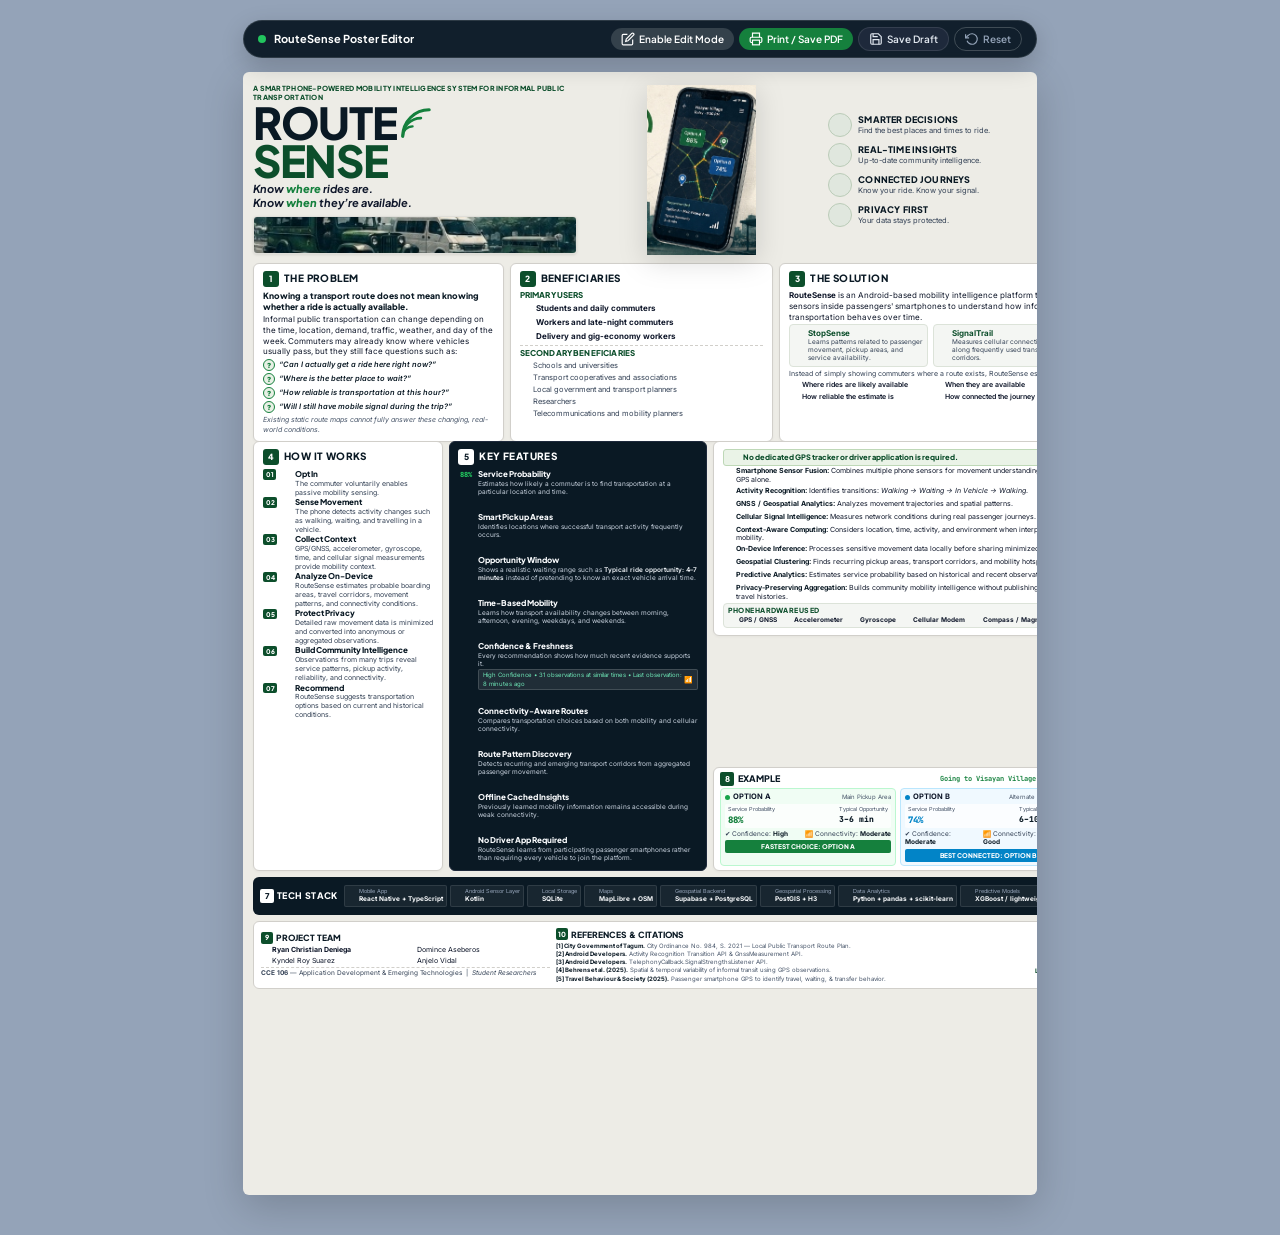
==== commit 084f870d: "Fix A4 fit: True 794x1123px A4 canvas, larger readable typography, no scaling on print" ====
--- a/routesense/index.html
+++ b/routesense/index.html
@@ -238,7 +238,7 @@
         </div>
         <div class="card-body">
           <p class="card-p">
-            <strong>RouteSense</strong> is an Android-based mobility intelligence platform that uses sensors already available inside passengers’ smartphones to understand how informal transportation behaves over time.
+            <strong>RouteSense</strong> is an Android-based mobility intelligence platform that uses sensors inside passengers' smartphones to understand how informal transportation behaves over time.
           </p>
 
           <div class="sol-layers-box">
@@ -248,7 +248,7 @@
               </div>
               <div class="layer-text-col">
                 <strong>StopSense</strong>
-                <p>Learns patterns related to passenger movement, probable pickup areas, transport activity, and service availability.</p>
+                <p>Learns patterns related to passenger movement, pickup areas, and service availability.</p>
               </div>
             </div>
 
@@ -486,14 +486,14 @@
             <div class="tc-item">
               <img src="https://api.iconify.design/lucide:cpu.svg?color=%230F172A" alt="" class="tc-icon" />
               <div>
-                <strong>Smartphone Sensor Fusion:</strong> Combines multiple phone sensors to understand movement more accurately than GPS alone.
+                <strong>Smartphone Sensor Fusion:</strong> Combines multiple phone sensors for movement understanding beyond GPS alone.
               </div>
             </div>
 
             <div class="tc-item">
               <img src="https://api.iconify.design/lucide:activity.svg?color=%230F172A" alt="" class="tc-icon" />
               <div>
-                <strong>Activity Recognition:</strong> Identifies transitions such as: <em>Walking → Waiting → In Vehicle → Walking</em>.
+                <strong>Activity Recognition:</strong> Identifies transitions: <em>Walking → Waiting → In Vehicle → Walking</em>.
               </div>
             </div>
 
@@ -507,21 +507,21 @@
             <div class="tc-item">
               <img src="https://api.iconify.design/lucide:signal.svg?color=%230F172A" alt="" class="tc-icon" />
               <div>
-                <strong>Cellular Signal Intelligence:</strong> Measures network conditions experienced during real passenger journeys.
+                <strong>Cellular Signal Intelligence:</strong> Measures network conditions during real passenger journeys.
               </div>
             </div>
 
             <div class="tc-item">
               <img src="https://api.iconify.design/lucide:compass.svg?color=%230F172A" alt="" class="tc-icon" />
               <div>
-                <strong>Context-Aware Computing:</strong> Considers location, time, activity, and environmental context when interpreting mobility.
+                <strong>Context-Aware Computing:</strong> Considers location, time, activity, and environment when interpreting mobility.
               </div>
             </div>
 
             <div class="tc-item">
               <img src="https://api.iconify.design/lucide:binary.svg?color=%230F172A" alt="" class="tc-icon" />
               <div>
-                <strong>On-Device Inference:</strong> Processes sensitive movement information locally before sharing minimized results.
+                <strong>On-Device Inference:</strong> Processes sensitive movement data locally before sharing minimized results.
               </div>
             </div>
 
@@ -542,7 +542,7 @@
             <div class="tc-item">
               <img src="https://api.iconify.design/lucide:shield.svg?color=%230F172A" alt="" class="tc-icon" />
               <div>
-                <strong>Privacy-Preserving Data Aggregation:</strong> Builds community mobility intelligence without publishing individual travel histories.
+                <strong>Privacy-Preserving Aggregation:</strong> Builds community mobility intelligence without publishing individual travel histories.
               </div>
             </div>
 
--- a/routesense/style.css
+++ b/routesense/style.css
@@ -1,61 +1,52 @@
 /* ==========================================================================
    RouteSense Infographic Poster Stylesheet
-   Precision Matched to Uploaded Editorial Design Layout
-   Calibrated for Exact 1-Page A4 Portrait (1000px x 1414px)
-   ========================================================================== */
+   TRUE A4 DIMENSIONS — 794px × 1123px at 96dpi (210mm × 297mm)
+   Zero scaling when printing = text stays readable on paper
+   ========================================================================== */
+
+@import url('https://fonts.googleapis.com/css2?family=Plus+Jakarta+Sans:wght@400;500;600;700;800;900&family=Inter:wght@400;500;600;700;800&family=JetBrains+Mono:wght@500;700;800&display=swap');
 
 :root {
-  --bg-poster: #EDECE6;          /* Soft Warm Sand Paper */
-  --color-primary-green: #0C4E2B;/* Forest Emerald Green */
-  --color-bright-green: #15803D; /* Signal Green */
-  --color-lime-green: #22C55E;   /* Fluorescent Accent Green */
-  --color-dark-navy: #0A1924;    /* Deep Obsidian Navy */
-  --color-dark-blue: #082136;    /* Dark Blue Accent */
-  --color-text-dark: #0F172A;    /* Main Body Text */
-  --color-text-slate: #475569;   /* Secondary Text */
-  --color-card-bg: #FFFFFF;      /* Clean Paper White */
-  --color-border: #D8D6CD;       /* Subtle Warm Border */
+  --bg-poster: #EDECE6;
+  --color-green: #0C4E2B;
+  --color-green-bright: #15803D;
+  --color-green-lime: #22C55E;
+  --color-navy: #0A1924;
+  --color-text: #0F172A;
+  --color-text-mid: #334155;
+  --color-text-light: #475569;
+  --color-white: #FFFFFF;
+  --color-border: #D1CFCA;
   --color-border-dark: #1E293B;
 
-  --font-heading: 'Plus Jakarta Sans', -apple-system, BlinkMacSystemFont, sans-serif;
-  --font-body: 'Inter', -apple-system, BlinkMacSystemFont, sans-serif;
-  --font-mono: 'JetBrains Mono', monospace;
-
-  --radius-sm: 4px;
-  --radius-md: 6px;
-  --radius-lg: 8px;
-  --radius-full: 9999px;
-
-  --shadow-sm: 0 1px 2px rgba(15, 23, 42, 0.05);
-  --shadow-card: 0 1.5px 3px rgba(15, 23, 42, 0.03);
-  --shadow-float: 0 8px 24px rgba(15, 23, 42, 0.12);
-}
-
-*, *::before, *::after {
-  box-sizing: border-box;
-  margin: 0;
-  padding: 0;
-}
+  --ff-heading: 'Plus Jakarta Sans', system-ui, sans-serif;
+  --ff-body: 'Inter', system-ui, sans-serif;
+  --ff-mono: 'JetBrains Mono', monospace;
+
+  --r-sm: 4px;
+  --r-md: 6px;
+}
+
+*, *::before, *::after { box-sizing: border-box; margin: 0; padding: 0; }
 
 html {
-  font-size: 13px;
   -webkit-font-smoothing: antialiased;
-  -moz-osx-font-smoothing: grayscale;
-  background: #CBD5E1;
+  background: #94A3B8;
 }
 
 body {
-  font-family: var(--font-body);
-  color: var(--color-text-dark);
-  line-height: 1.25;
-  min-height: 100vh;
+  font-family: var(--ff-body);
+  color: var(--color-text);
+  line-height: 1.35;
   display: flex;
   flex-direction: column;
   align-items: center;
-  padding: 14px 10px 24px;
-}
-
-/* --- Floating Editor Toolbar --- */
+  padding: 20px 12px 40px;
+}
+
+/* ==========================================================================
+   Toolbar (hidden during print)
+   ========================================================================== */
 .editor-toolbar {
   position: sticky;
   top: 8px;
@@ -64,361 +55,299 @@
   align-items: center;
   justify-content: space-between;
   width: 100%;
-  max-width: 1000px;
-  background: rgba(10, 25, 36, 0.94);
+  max-width: 794px;
+  background: rgba(10, 25, 36, 0.95);
   backdrop-filter: blur(12px);
-  border: 1px solid rgba(255, 255, 255, 0.12);
-  border-radius: var(--radius-full);
-  padding: 4px 12px;
-  margin-bottom: 8px;
-  box-shadow: var(--shadow-float);
-  color: #ffffff;
-}
-
-.toolbar-pill { display: flex; align-items: center; gap: 6px; }
-.status-indicator { width: 7px; height: 7px; border-radius: 50%; background: #22C55E; }
-.live-pulse { animation: pulse-glow 2s infinite; }
-@keyframes pulse-glow {
-  0% { box-shadow: 0 0 0 0 rgba(34, 197, 94, 0.6); }
-  70% { box-shadow: 0 0 0 5px rgba(34, 197, 94, 0); }
-  100% { box-shadow: 0 0 0 0 rgba(34, 197, 94, 0); }
-}
-.toolbar-brand { font-family: var(--font-heading); font-size: 0.78rem; font-weight: 700; color: #f8fafc; }
+  border: 1px solid rgba(255,255,255,0.12);
+  border-radius: 999px;
+  padding: 6px 14px;
+  margin-bottom: 14px;
+  box-shadow: 0 8px 24px rgba(0,0,0,0.18);
+  color: #fff;
+}
+.toolbar-pill { display: flex; align-items: center; gap: 8px; }
+.status-indicator { width: 8px; height: 8px; border-radius: 50%; background: #22C55E; }
+.live-pulse { animation: pulse 2s infinite; }
+@keyframes pulse {
+  0% { box-shadow: 0 0 0 0 rgba(34,197,94,0.6); }
+  70% { box-shadow: 0 0 0 6px rgba(34,197,94,0); }
+  100% { box-shadow: 0 0 0 0 rgba(34,197,94,0); }
+}
+.toolbar-brand { font-family: var(--ff-heading); font-size: 11px; font-weight: 700; }
 .toolbar-actions { display: flex; align-items: center; gap: 5px; }
 .btn {
-  display: inline-flex;
-  align-items: center;
-  gap: 4px;
-  font-family: var(--font-heading);
-  font-size: 0.70rem;
-  font-weight: 600;
-  padding: 3px 9px;
-  border-radius: var(--radius-full);
-  border: none;
-  cursor: pointer;
-  transition: all 0.15s ease;
-  white-space: nowrap;
-}
-.btn-primary { background: #15803D; color: #ffffff; }
+  display: inline-flex; align-items: center; gap: 4px;
+  font-family: var(--ff-heading); font-size: 10px; font-weight: 600;
+  padding: 4px 10px; border-radius: 999px; border: none;
+  cursor: pointer; transition: all 0.15s; white-space: nowrap;
+}
+.btn-primary { background: #15803D; color: #fff; }
 .btn-primary:hover { background: #166534; }
-.btn-secondary { background: rgba(255, 255, 255, 0.15); color: #ffffff; }
-.btn-secondary:hover { background: rgba(255, 255, 255, 0.25); }
+.btn-secondary { background: rgba(255,255,255,0.15); color: #fff; }
+.btn-secondary:hover { background: rgba(255,255,255,0.25); }
 .btn-secondary.active { background: #22C55E; color: #0A1924; }
 .btn-dark { background: #1E293B; color: #E2E8F0; border: 1px solid rgba(255,255,255,0.1); }
-.btn-dark:hover { background: #334155; color: #ffffff; }
-.btn-outline { background: transparent; color: #94A3B8; border: 1px solid rgba(255, 255, 255, 0.2); }
-.btn-outline:hover { background: rgba(255, 255, 255, 0.08); color: #ffffff; }
-
-/* --- Poster Canvas (Strict 1-Page A4: 1000px x 1414px) --- */
+.btn-dark:hover { background: #334155; }
+.btn-outline { background: transparent; color: #94A3B8; border: 1px solid rgba(255,255,255,0.2); }
+.btn-outline:hover { background: rgba(255,255,255,0.08); color: #fff; }
+
+/* ==========================================================================
+   POSTER CANVAS — True A4 at 96 DPI: 794px × 1123px
+   ========================================================================== */
 .poster {
-  width: 1000px;
-  height: 1414px;
-  min-height: 1414px;
-  max-height: 1414px;
+  width: 794px;
+  height: 1123px;
+  min-height: 1123px;
+  max-height: 1123px;
   background: var(--bg-poster);
-  border-radius: var(--radius-md);
-  box-shadow: 0 8px 30px rgba(0, 0, 0, 0.15);
-  padding: 14px 16px 12px 16px;
+  border-radius: var(--r-md);
+  box-shadow: 0 12px 40px rgba(0,0,0,0.18);
+  padding: 10px 10px 8px 10px;
   display: grid;
-  grid-template-rows: 230px 220px 480px 44px 80px;
-  gap: 8px;
-  overflow: hidden;
+  grid-template-rows: 175px 172px 430px 38px 68px;
+  gap: 6px;
+  overflow: clip;
   position: relative;
 }
 
 /* ==========================================================================
-   Header Section (Row 1: 230px)
+   ROW 1: HEADER (175px)
    ========================================================================== */
 .poster-header {
   display: grid;
-  grid-template-columns: 1.2fr 0.95fr 0.85fr;
+  grid-template-columns: 1.2fr 0.85fr 0.95fr;
   gap: 10px;
   align-items: center;
-  position: relative;
-  height: 230px;
+  height: 175px;
 }
 
 .header-left-col {
   display: flex;
   flex-direction: column;
-  gap: 3px;
+  gap: 2px;
   justify-content: center;
 }
 
 .top-super-title {
-  font-family: var(--font-heading);
-  font-size: 0.58rem;
+  font-family: var(--ff-heading);
+  font-size: 7px;
   font-weight: 800;
-  color: var(--color-primary-green);
-  letter-spacing: 0.03em;
+  color: var(--color-green);
+  letter-spacing: 0.04em;
   line-height: 1.2;
   text-transform: uppercase;
 }
 
-.brand-title-wrap {
-  display: flex;
-  flex-direction: column;
-  gap: 1px;
-}
-
 .giant-wordmark {
   display: flex;
   flex-direction: column;
-  line-height: 0.84;
+  line-height: 0.85;
 }
 
 .word-route {
-  font-family: var(--font-heading);
-  font-size: 3.8rem;
+  font-family: var(--ff-heading);
+  font-size: 44px;
   font-weight: 900;
-  color: var(--color-dark-navy);
+  color: var(--color-navy);
   letter-spacing: -0.03em;
   display: flex;
   align-items: flex-start;
-  gap: 4px;
-}
-
-.radar-waves-icon {
-  margin-top: 2px;
-  display: inline-flex;
-}
+  gap: 3px;
+}
+
+.radar-waves-icon { margin-top: 2px; display: inline-flex; }
 
 .word-sense {
-  font-family: var(--font-heading);
-  font-size: 3.8rem;
+  font-family: var(--ff-heading);
+  font-size: 44px;
   font-weight: 900;
-  color: var(--color-primary-green);
+  color: var(--color-green);
   letter-spacing: -0.03em;
 }
 
+.brand-title-wrap { display: flex; flex-direction: column; gap: 0; }
+
 .brand-tagline {
-  font-family: var(--font-heading);
-  font-size: 0.84rem;
+  font-family: var(--ff-heading);
+  font-size: 11px;
   font-weight: 700;
   font-style: italic;
-  color: var(--color-text-dark);
-  line-height: 1.2;
-  margin-top: 2px;
-}
-
-.text-green-hl {
-  color: var(--color-bright-green);
-  font-weight: 800;
-}
+  color: var(--color-text);
+  line-height: 1.25;
+  margin-top: 3px;
+}
+
+.text-green-hl { color: var(--color-green-bright); font-weight: 800; }
 
 .fleet-image-wrap {
   margin-top: 4px;
-  border-radius: var(--radius-sm);
+  border-radius: var(--r-sm);
   overflow: hidden;
-  height: 52px;
-  box-shadow: 0 1px 3px rgba(0,0,0,0.08);
+  height: 38px;
+  box-shadow: 0 1px 3px rgba(0,0,0,0.1);
   border: 1px solid rgba(0,0,0,0.06);
 }
-
-.fleet-img {
-  width: 100%;
-  height: 100%;
-  object-fit: cover;
-  object-position: center;
-  display: block;
-}
-
-/* Header Center: 3D Phone Mockup */
+.fleet-img { width: 100%; height: 100%; object-fit: cover; display: block; }
+
+/* Header Center: Phone Mockup */
 .header-center-col {
   display: flex;
   align-items: center;
   justify-content: center;
   height: 100%;
 }
-
 .phone-mockup-3d-wrap {
   width: 100%;
-  max-width: 250px;
+  max-width: 200px;
   display: flex;
   justify-content: center;
 }
-
 .phone-mockup-3d-img {
   width: 100%;
   height: auto;
-  max-height: 225px;
+  max-height: 170px;
   object-fit: contain;
-  filter: drop-shadow(0 6px 16px rgba(0, 0, 0, 0.15));
-}
-
-/* Header Right: 4 Value Proposition Badges */
+  filter: drop-shadow(0 6px 14px rgba(0,0,0,0.15));
+}
+
+/* Header Right: Value Props */
 .header-right-col {
   display: flex;
   flex-direction: column;
-  gap: 7px;
+  gap: 6px;
   justify-content: center;
-  padding-left: 6px;
-}
-
-.prop-item {
-  display: flex;
-  align-items: center;
-  gap: 7px;
-}
-
+  padding-left: 2px;
+}
+.prop-item { display: flex; align-items: center; gap: 6px; }
 .prop-icon-wrap {
-  width: 25px;
-  height: 25px;
+  width: 24px; height: 24px;
   border-radius: 50%;
   background: #E0E7DE;
-  border: 1.4px solid #BBCCB8;
-  display: flex;
-  align-items: center;
-  justify-content: center;
+  border: 1.5px solid #BBCCB8;
+  display: flex; align-items: center; justify-content: center;
   flex-shrink: 0;
 }
-
-.prop-svg { width: 14px; height: 14px; }
+.prop-svg { width: 13px; height: 13px; }
 .prop-text { display: flex; flex-direction: column; }
 .prop-title {
-  font-family: var(--font-heading);
-  font-size: 0.62rem;
+  font-family: var(--ff-heading);
+  font-size: 9px;
   font-weight: 800;
-  color: var(--color-dark-navy);
+  color: var(--color-navy);
   letter-spacing: 0.02em;
 }
-.prop-desc { font-size: 0.54rem; color: var(--color-text-slate); line-height: 1.15; }
-
-/* ==========================================================================
-   Common Card Styles
-   ========================================================================= */
+.prop-desc { font-size: 7.5px; color: var(--color-text-mid); line-height: 1.2; }
+
+/* ==========================================================================
+   COMMON CARD STYLES
+   ========================================================================== */
 .clean-card {
-  background: var(--color-card-bg);
+  background: var(--color-white);
   border: 1px solid var(--color-border);
-  border-radius: var(--radius-md);
+  border-radius: var(--r-md);
   padding: 7px 9px;
-  box-shadow: var(--shadow-card);
-  display: flex;
-  flex-direction: column;
-  overflow: hidden;
-}
-
-.card-header-bar {
-  display: flex;
-  align-items: center;
-  gap: 5px;
-  margin-bottom: 3px;
-}
-
+  box-shadow: 0 1px 3px rgba(0,0,0,0.04);
+  display: flex;
+  flex-direction: column;
+}
+.card-header-bar { display: flex; align-items: center; gap: 5px; margin-bottom: 3px; }
 .card-badge {
-  background: var(--color-primary-green);
-  color: #ffffff;
-  font-family: var(--font-heading);
-  font-size: 0.62rem;
+  background: var(--color-green);
+  color: #fff;
+  font-family: var(--ff-heading);
+  font-size: 8.5px;
   font-weight: 900;
-  width: 16px;
-  height: 16px;
+  width: 16px; height: 16px;
   border-radius: 3px;
-  display: flex;
-  align-items: center;
-  justify-content: center;
+  display: flex; align-items: center; justify-content: center;
   flex-shrink: 0;
 }
-
 .card-heading {
-  font-family: var(--font-heading);
-  font-size: 0.74rem;
+  font-family: var(--ff-heading);
+  font-size: 10px;
   font-weight: 900;
   letter-spacing: 0.04em;
-  color: var(--color-dark-navy);
+  color: var(--color-navy);
   text-transform: uppercase;
 }
-
-.card-p { font-size: 0.55rem; color: var(--color-text-dark); line-height: 1.3; }
-
-/* ==========================================================================
-   Row 2: 3-Cards Section (Problem / Beneficiaries / Solution: 220px)
+.card-p { font-size: 8px; color: var(--color-text); line-height: 1.35; }
+
+/* ==========================================================================
+   ROW 2: THREE CARDS (172px)
    ========================================================================== */
 .grid-3-cards-row {
   display: grid;
-  grid-template-columns: 1fr 1fr 1.08fr;
-  gap: 8px;
-  height: 220px;
-}
-
-/* 1. The Problem */
+  grid-template-columns: 0.95fr 1fr 1.15fr;
+  gap: 6px;
+  height: 172px;
+}
+
+/* 1. Problem */
 .problem-lead-text {
-  font-family: var(--font-heading);
-  font-size: 0.58rem;
+  font-family: var(--ff-heading);
+  font-size: 8.5px;
   font-weight: 800;
-  color: var(--color-dark-navy);
-  line-height: 1.25;
-  margin-bottom: 3px;
-}
-
-.question-list {
-  display: flex;
-  flex-direction: column;
-  gap: 2px;
-  margin: 3px 0;
-}
-
+  color: var(--color-navy);
+  line-height: 1.3;
+  margin-bottom: 2px;
+}
+.question-list { display: flex; flex-direction: column; gap: 2px; margin: 2px 0; }
 .q-item { display: flex; align-items: center; gap: 4px; }
 .q-icon {
-  width: 12px;
-  height: 12px;
+  width: 12px; height: 12px;
   border-radius: 50%;
-  background: #E2EADF;
-  border: 1px solid var(--color-bright-green);
-  color: var(--color-bright-green);
-  font-size: 0.50rem;
-  font-weight: 900;
-  display: flex;
-  align-items: center;
-  justify-content: center;
+  background: #E8F0E5;
+  border: 1px solid var(--color-green-bright);
+  color: var(--color-green-bright);
+  font-size: 7px; font-weight: 900;
+  display: flex; align-items: center; justify-content: center;
   flex-shrink: 0;
 }
-.q-text { font-size: 0.52rem; font-style: italic; color: var(--color-dark-navy); font-weight: 600; }
-.problem-footer-note { font-size: 0.49rem; color: var(--color-text-slate); font-style: italic; margin-top: 2px; }
+.q-text { font-size: 7.5px; font-style: italic; color: var(--color-navy); font-weight: 600; }
+.problem-footer-note { font-size: 7px; color: var(--color-text-light); font-style: italic; margin-top: 2px; }
 
 /* 2. Beneficiaries */
 .bene-group { display: flex; flex-direction: column; gap: 2px; }
 .bene-group-title {
-  font-family: var(--font-heading);
-  font-size: 0.54rem;
+  font-family: var(--ff-heading);
+  font-size: 8px;
   font-weight: 800;
-  color: var(--color-primary-green);
+  color: var(--color-green);
   letter-spacing: 0.02em;
 }
-.bene-item { display: flex; align-items: center; gap: 4px; font-size: 0.53rem; color: var(--color-text-dark); }
+.bene-item { display: flex; align-items: center; gap: 4px; font-size: 8px; color: var(--color-text); }
 .bene-icon { width: 12px; height: 12px; flex-shrink: 0; }
-.bene-item-sm { display: flex; align-items: center; gap: 4px; font-size: 0.50rem; color: var(--color-text-slate); }
-.bene-icon-sm { width: 11px; height: 11px; flex-shrink: 0; }
-.card-inner-divider { border-bottom: 1px dashed var(--color-border); margin: 3px 0; }
-
-/* 3. The Solution */
-.sol-layers-box { display: flex; gap: 5px; margin: 3px 0; }
+.bene-item-sm { display: flex; align-items: center; gap: 3px; font-size: 7.5px; color: var(--color-text-mid); }
+.bene-icon-sm { width: 10px; height: 10px; flex-shrink: 0; }
+.card-inner-divider { border-bottom: 1px dashed var(--color-border); margin: 2px 0; }
+
+/* 3. Solution */
+.sol-layers-box { display: flex; gap: 5px; margin: 2px 0; }
 .layer-item {
   flex: 1;
   background: #F4F6F3;
   border: 1px solid #DCE3D9;
-  border-radius: var(--radius-sm);
+  border-radius: var(--r-sm);
   padding: 3px 4px;
-  display: flex;
-  gap: 3px;
+  display: flex; gap: 3px;
   align-items: flex-start;
 }
-.layer-svg { width: 12px; height: 12px; margin-top: 1px; }
-.layer-text-col strong { font-size: 0.55rem; color: var(--color-primary-green); display: block; }
-.layer-text-col p { font-size: 0.46rem; color: var(--color-text-slate); line-height: 1.15; }
-.sol-subnote { font-size: 0.49rem; color: var(--color-text-slate); margin-bottom: 2px; }
+.layer-svg { width: 11px; height: 11px; margin-top: 1px; }
+.layer-text-col strong { font-size: 8px; color: var(--color-green); display: block; }
+.layer-text-col p { font-size: 6.5px; color: var(--color-text-mid); line-height: 1.2; }
+.sol-subnote { font-size: 7px; color: var(--color-text-mid); margin-bottom: 2px; }
 .sol-4-pillars { display: grid; grid-template-columns: 1fr 1fr; gap: 2px; }
-.pillar-item { display: flex; align-items: center; gap: 3px; font-size: 0.48rem; font-weight: 600; color: var(--color-text-dark); }
-.pillar-svg { width: 11px; height: 11px; flex-shrink: 0; }
-
-/* ==========================================================================
-   Row 3: Middle-Main Section (4. How It Works / 5. Key Features / Emerging Tech: 480px)
+.pillar-item { display: flex; align-items: center; gap: 3px; font-size: 7px; font-weight: 600; color: var(--color-text); }
+.pillar-svg { width: 10px; height: 10px; flex-shrink: 0; }
+
+/* ==========================================================================
+   ROW 3: MIDDLE MAIN (430px)
    ========================================================================== */
 .grid-middle-main-row {
   display: grid;
-  grid-template-columns: 1.05fr 1.35fr 1.6fr;
-  gap: 8px;
-  height: 480px;
+  grid-template-columns: 0.85fr 1.15fr 1.65fr;
+  gap: 6px;
+  height: 430px;
 }
 
 /* 4. How It Works */
@@ -427,56 +356,47 @@
   flex-direction: column;
   justify-content: space-between;
   height: 100%;
-  padding: 2px 0;
+  padding: 1px 0;
 }
 .tl-step { display: flex; align-items: flex-start; gap: 4px; }
 .tl-left { display: flex; align-items: center; gap: 2px; width: 28px; flex-shrink: 0; }
 .tl-num {
-  background: var(--color-primary-green);
-  color: #ffffff;
-  font-family: var(--font-heading);
-  font-size: 0.46rem;
+  background: var(--color-green);
+  color: #fff;
+  font-family: var(--ff-heading);
+  font-size: 6.5px;
   font-weight: 900;
   padding: 1px 2.5px;
   border-radius: 2px;
 }
 .tl-icon { width: 11px; height: 11px; }
 .tl-right { display: flex; flex-direction: column; }
-.tl-title { font-family: var(--font-heading); font-size: 0.54rem; font-weight: 800; color: var(--color-dark-navy); }
-.tl-desc { font-size: 0.46rem; color: var(--color-text-slate); line-height: 1.15; }
-
-/* 5. KEY FEATURES (Dark Navy Column) */
+.tl-title { font-family: var(--ff-heading); font-size: 8px; font-weight: 800; color: var(--color-navy); }
+.tl-desc { font-size: 7px; color: var(--color-text-mid); line-height: 1.25; }
+
+/* 5. Key Features (Dark) */
 .dark-card {
-  background: var(--color-dark-navy);
+  background: var(--color-navy);
   border: 1px solid var(--color-border-dark);
-  border-radius: var(--radius-md);
+  border-radius: var(--r-md);
   padding: 7px 8px;
-  color: #ffffff;
-  display: flex;
-  flex-direction: column;
-  overflow: hidden;
-}
-
-.dark-card-header { display: flex; align-items: center; gap: 5px; margin-bottom: 4px; }
+  color: #fff;
+  display: flex;
+  flex-direction: column;
+}
+.dark-card-header { display: flex; align-items: center; gap: 5px; margin-bottom: 3px; }
 .card-badge-dark {
-  background: #ffffff;
-  color: var(--color-dark-navy);
-  font-family: var(--font-heading);
-  font-size: 0.62rem;
-  font-weight: 900;
-  width: 16px;
-  height: 16px;
-  border-radius: 3px;
-  display: flex;
-  align-items: center;
-  justify-content: center;
+  background: #fff; color: var(--color-navy);
+  font-family: var(--ff-heading); font-size: 8.5px; font-weight: 900;
+  width: 16px; height: 16px; border-radius: 3px;
+  display: flex; align-items: center; justify-content: center;
 }
 .card-heading-dark {
-  font-family: var(--font-heading);
-  font-size: 0.74rem;
+  font-family: var(--ff-heading);
+  font-size: 10px;
   font-weight: 900;
   letter-spacing: 0.04em;
-  color: #ffffff;
+  color: #fff;
   text-transform: uppercase;
 }
 .dark-card-body {
@@ -484,219 +404,192 @@
   flex-direction: column;
   justify-content: space-between;
   height: 100%;
-  padding: 2px 0;
-}
-.kf-item { display: flex; align-items: flex-start; gap: 4.5px; }
+  padding: 1px 0;
+}
+.kf-item { display: flex; align-items: flex-start; gap: 4px; }
 .kf-icon-box { width: 16px; display: flex; justify-content: center; margin-top: 1px; flex-shrink: 0; }
-.kf-badge-num { font-family: var(--font-mono); font-size: 0.48rem; font-weight: 800; color: #22C55E; }
+.kf-badge-num { font-family: var(--ff-mono); font-size: 7px; font-weight: 800; color: #22C55E; }
 .kf-svg { width: 11px; height: 11px; }
 .kf-text { display: flex; flex-direction: column; }
-.kf-title { font-family: var(--font-heading); font-size: 0.54rem; font-weight: 800; color: #F8FAFC; }
-.kf-desc { font-size: 0.46rem; color: #94A3B8; line-height: 1.15; }
-.kf-desc em { color: #E2E8F0; font-style: normal; font-weight: 600; }
+.kf-title { font-family: var(--ff-heading); font-size: 8px; font-weight: 800; color: #F8FAFC; }
+.kf-desc { font-size: 6.5px; color: #CBD5E1; line-height: 1.25; }
+.kf-desc em { color: #F1F5F9; font-style: normal; font-weight: 600; }
 .kf-conf-pill {
-  background: rgba(255, 255, 255, 0.07);
-  border: 1px solid rgba(255, 255, 255, 0.12);
+  background: rgba(255,255,255,0.09);
+  border: 1px solid rgba(255,255,255,0.15);
   border-radius: 2px;
-  padding: 1px 3px;
+  padding: 1.5px 4px;
   margin-top: 1px;
-  display: flex;
-  justify-content: space-between;
-  align-items: center;
-  font-size: 0.42rem;
-  color: #6EE7B7;
-}
-.kf-bars { font-size: 0.46rem; }
-
-/* Right Column: Emerging Tech & Phone Hardware & 8. Example */
+  display: flex; justify-content: space-between; align-items: center;
+  font-size: 6px; color: #6EE7B7;
+}
+.kf-bars { font-size: 7px; }
+
+/* Right Column: Emerging Tech */
 .right-stack-col { display: flex; flex-direction: column; gap: 4px; justify-content: space-between; height: 100%; }
 .no-tracker-chip {
   background: #EAF3E7;
   border: 1px solid #BED8B7;
-  color: var(--color-primary-green);
-  font-family: var(--font-heading);
-  font-size: 0.51rem;
+  color: var(--color-green);
+  font-family: var(--ff-heading);
+  font-size: 7.5px;
   font-weight: 800;
   padding: 2px 5px;
   border-radius: 3px;
-  display: flex;
-  align-items: center;
-  gap: 4px;
-  margin-bottom: 2px;
+  display: flex; align-items: center; gap: 3px;
+  margin-bottom: 1px;
 }
 .nt-svg { width: 11px; height: 11px; }
 .tech-concepts-grid { display: grid; grid-template-columns: 1fr; gap: 2px; }
-.tc-item { display: flex; align-items: flex-start; gap: 3px; font-size: 0.47rem; color: var(--color-text-dark); line-height: 1.18; }
+.tc-item { display: flex; align-items: flex-start; gap: 3px; font-size: 7px; color: var(--color-text); line-height: 1.25; }
 .tc-icon { width: 10px; height: 10px; margin-top: 1px; flex-shrink: 0; }
-.tc-item strong { color: var(--color-dark-navy); }
+.tc-item strong { color: var(--color-navy); }
 
 .phone-hw-bar {
   background: #F4F6F3;
   border: 1px solid #DCE3D9;
-  border-radius: var(--radius-sm);
-  padding: 2.5px 4px;
-  margin-top: 2px;
+  border-radius: var(--r-sm);
+  padding: 2px 4px;
+  margin-top: 1px;
 }
 .ph-title {
-  font-family: var(--font-heading);
-  font-size: 0.48rem;
+  font-family: var(--ff-heading);
+  font-size: 7px;
   font-weight: 800;
-  color: var(--color-primary-green);
+  color: var(--color-green);
   letter-spacing: 0.03em;
-  margin-bottom: 1.5px;
+  margin-bottom: 1px;
 }
 .hw-icons-row { display: flex; justify-content: space-between; gap: 2px; }
-.hw-item { display: flex; align-items: center; gap: 2px; font-size: 0.44rem; font-weight: 700; color: var(--color-text-dark); }
+.hw-item { display: flex; align-items: center; gap: 2px; font-size: 6.5px; font-weight: 700; color: var(--color-text); }
 .hw-svg { width: 9px; height: 9px; }
 
-/* 8. EXAMPLE Card */
+/* 8. Example */
 .example-card {
-  background: var(--color-card-bg);
+  background: var(--color-white);
   border: 1px solid var(--color-border);
-  border-radius: var(--radius-md);
+  border-radius: var(--r-md);
   padding: 4px 6px;
-  box-shadow: var(--shadow-card);
-}
-.example-header { display: flex; align-items: center; gap: 3px; margin-bottom: 2px; }
+  box-shadow: 0 1px 3px rgba(0,0,0,0.04);
+}
+.example-header { display: flex; align-items: center; gap: 4px; margin-bottom: 2px; }
 .ex-badge {
-  background: var(--color-primary-green);
-  color: #ffffff;
-  font-family: var(--font-heading);
-  font-size: 0.54rem;
-  font-weight: 900;
-  width: 14px;
-  height: 14px;
-  border-radius: 2px;
-  display: flex;
-  align-items: center;
-  justify-content: center;
-}
-.ex-heading { font-family: var(--font-heading); font-size: 0.58rem; font-weight: 900; color: var(--color-dark-navy); }
-.ex-query { font-family: var(--font-mono); font-size: 0.49rem; font-weight: 700; color: var(--color-bright-green); margin-left: auto; }
+  background: var(--color-green);
+  color: #fff;
+  font-family: var(--ff-heading);
+  font-size: 8px; font-weight: 900;
+  width: 14px; height: 14px; border-radius: 2px;
+  display: flex; align-items: center; justify-content: center;
+}
+.ex-heading { font-family: var(--ff-heading); font-size: 9px; font-weight: 900; color: var(--color-navy); }
+.ex-query { font-family: var(--ff-mono); font-size: 7px; font-weight: 700; color: var(--color-green-bright); margin-left: auto; }
 .example-options-grid { display: grid; grid-template-columns: 1fr 1fr; gap: 4px; }
-.ex-option-box { border-radius: var(--radius-sm); padding: 2.5px 4px; display: flex; flex-direction: column; gap: 1.5px; }
+.ex-option-box { border-radius: var(--r-sm); padding: 3px 4px; display: flex; flex-direction: column; gap: 2px; }
 .opt-a { background: #F0FDF4; border: 1px solid #BBF7D0; }
 .opt-b { background: #F0F9FF; border: 1px solid #BAE6FD; }
-.ex-opt-title-row { display: flex; align-items: center; gap: 2px; font-size: 0.51rem; }
-.opt-dot { width: 4px; height: 4px; border-radius: 50%; }
+.ex-opt-title-row { display: flex; align-items: center; gap: 3px; font-size: 7.5px; }
+.opt-dot { width: 5px; height: 5px; border-radius: 50%; }
 .green-dot { background: #16A34A; }
 .blue-dot { background: #0284C7; }
-.opt-sub { font-size: 0.43rem; color: var(--color-text-slate); margin-left: auto; }
-.ex-metrics-row { display: flex; justify-content: space-between; background: rgba(255,255,255,0.7); padding: 1.5px 3px; border-radius: 2px; }
+.opt-sub { font-size: 6px; color: var(--color-text-light); margin-left: auto; }
+.ex-metrics-row { display: flex; justify-content: space-between; background: rgba(255,255,255,0.75); padding: 2px 3px; border-radius: 2px; }
 .ex-met { display: flex; flex-direction: column; }
-.met-label { font-size: 0.39rem; color: var(--color-text-slate); }
-.met-val { font-family: var(--font-mono); font-size: 0.54rem; font-weight: 900; color: var(--color-dark-navy); }
-.green-val { color: #15803D; font-size: 0.60rem; }
-.blue-val { color: #0284C7; font-size: 0.60rem; }
-.ex-sub-metrics { display: flex; justify-content: space-between; font-size: 0.43rem; color: var(--color-text-slate); }
-.ex-sub-metrics strong { color: var(--color-dark-navy); }
+.met-label { font-size: 5.5px; color: var(--color-text-light); }
+.met-val { font-family: var(--ff-mono); font-size: 8px; font-weight: 900; color: var(--color-navy); }
+.green-val { color: #15803D; font-size: 9px; }
+.blue-val { color: #0284C7; font-size: 9px; }
+.ex-sub-metrics { display: flex; justify-content: space-between; font-size: 6.5px; color: var(--color-text-mid); }
+.ex-sub-metrics strong { color: var(--color-navy); }
 .opt-btn-pill {
-  font-family: var(--font-heading);
-  font-size: 0.44rem;
+  font-family: var(--ff-heading);
+  font-size: 6.5px;
   font-weight: 900;
   text-align: center;
-  padding: 1.5px 3px;
+  padding: 2px 4px;
   border-radius: 2px;
-  color: #ffffff;
+  color: #fff;
 }
 .btn-fastest { background: #15803D; }
 .btn-connected { background: #0284C7; }
 
 /* ==========================================================================
-   Row 4: 7. TECH STACK (Dark Bar: 44px)
+   ROW 4: TECH STACK (38px)
    ========================================================================== */
 .tech-stack-row {
-  background: var(--color-dark-navy);
-  border-radius: var(--radius-md);
-  padding: 3px 6px;
+  background: var(--color-navy);
+  border-radius: var(--r-md);
+  padding: 3px 7px;
   display: flex;
   align-items: center;
   gap: 6px;
-  color: #ffffff;
-  height: 44px;
+  color: #fff;
+  height: 38px;
 }
 .ts-header { display: flex; align-items: center; gap: 3px; flex-shrink: 0; }
 .ts-badge {
-  background: #ffffff;
-  color: var(--color-dark-navy);
-  font-family: var(--font-heading);
-  font-size: 0.54rem;
-  font-weight: 900;
-  width: 14px;
-  height: 14px;
-  border-radius: 2px;
-  display: flex;
-  align-items: center;
-  justify-content: center;
-}
-.ts-heading { font-family: var(--font-heading); font-size: 0.60rem; font-weight: 900; letter-spacing: 0.04em; white-space: nowrap; }
+  background: #fff; color: var(--color-navy);
+  font-family: var(--ff-heading); font-size: 8px; font-weight: 900;
+  width: 14px; height: 14px; border-radius: 2px;
+  display: flex; align-items: center; justify-content: center;
+}
+.ts-heading { font-family: var(--ff-heading); font-size: 9px; font-weight: 900; letter-spacing: 0.04em; white-space: nowrap; }
 .ts-items-grid { display: grid; grid-template-columns: repeat(8, 1fr); gap: 3px; width: 100%; }
 .ts-card {
-  background: rgba(255, 255, 255, 0.06);
-  border: 1px solid rgba(255, 255, 255, 0.1);
+  background: rgba(255,255,255,0.06);
+  border: 1px solid rgba(255,255,255,0.1);
   border-radius: 2px;
   padding: 2px 3px;
-  display: flex;
-  align-items: center;
-  gap: 2.5px;
+  display: flex; align-items: center; gap: 2px;
 }
 .ts-logo { width: 9px; height: 9px; object-fit: contain; flex-shrink: 0; }
 .ts-info { display: flex; flex-direction: column; }
-.ts-role { font-size: 0.38rem; color: #94A3B8; white-space: nowrap; }
-.ts-tech { font-size: 0.42rem; font-weight: 700; color: #F8FAFC; white-space: nowrap; }
-
-/* ==========================================================================
-   Row 5: Footer (Team / Citations / QR: 80px)
+.ts-role { font-size: 5.5px; color: #94A3B8; white-space: nowrap; }
+.ts-tech { font-size: 6.5px; font-weight: 700; color: #F8FAFC; white-space: nowrap; }
+
+/* ==========================================================================
+   ROW 5: FOOTER (68px)
    ========================================================================== */
 .poster-footer-row {
   display: grid;
-  grid-template-columns: 1.15fr 1.55fr 0.38fr;
+  grid-template-columns: 1.1fr 1.6fr 0.35fr;
   gap: 6px;
   align-items: center;
-  background: var(--color-card-bg);
+  background: var(--color-white);
   border: 1px solid var(--color-border);
-  border-radius: var(--radius-md);
+  border-radius: var(--r-md);
   padding: 4px 7px;
-  height: 80px;
-}
-
-.foot-section-header { display: flex; align-items: center; gap: 3px; margin-bottom: 2px; }
+  height: 68px;
+}
+.foot-section-header { display: flex; align-items: center; gap: 3px; margin-bottom: 1.5px; }
 .foot-badge {
-  background: var(--color-primary-green);
-  color: #ffffff;
-  font-family: var(--font-heading);
-  font-size: 0.50rem;
-  font-weight: 900;
-  width: 13px;
-  height: 13px;
-  border-radius: 2px;
-  display: flex;
-  align-items: center;
-  justify-content: center;
-}
-.foot-heading { font-family: var(--font-heading); font-size: 0.58rem; font-weight: 900; color: var(--color-dark-navy); }
-.team-proponents-grid { display: grid; grid-template-columns: 1fr 1fr; gap: 2px; }
-.proponent-box { display: flex; align-items: center; gap: 2px; font-size: 0.47rem; color: var(--color-text-dark); }
-.prop-user-svg { width: 8.5px; height: 8.5px; }
+  background: var(--color-green); color: #fff;
+  font-family: var(--ff-heading); font-size: 7px; font-weight: 900;
+  width: 12px; height: 12px; border-radius: 2px;
+  display: flex; align-items: center; justify-content: center;
+}
+.foot-heading { font-family: var(--ff-heading); font-size: 8.5px; font-weight: 900; color: var(--color-navy); }
+.team-proponents-grid { display: grid; grid-template-columns: 1fr 1fr; gap: 1.5px; }
+.proponent-box { display: flex; align-items: center; gap: 2px; font-size: 7px; color: var(--color-text); }
+.prop-user-svg { width: 9px; height: 9px; }
 .course-affiliation-bar {
-  font-size: 0.42rem;
-  color: var(--color-text-slate);
-  margin-top: 2px;
+  font-size: 6.5px;
+  color: var(--color-text-mid);
+  margin-top: 1.5px;
   padding-top: 1px;
   border-top: 1px dashed var(--color-border);
 }
 
 .foot-citations-list { list-style: none; display: flex; flex-direction: column; gap: 1px; }
-.foot-citations-list li { font-size: 0.42rem; color: var(--color-text-slate); line-height: 1.15; }
-.foot-citations-list strong { color: var(--color-dark-navy); }
+.foot-citations-list li { font-size: 6px; color: var(--color-text-light); line-height: 1.2; }
+.foot-citations-list strong { color: var(--color-navy); }
 
 .footer-col-qr { display: flex; justify-content: flex-end; }
 .qr-box { display: flex; flex-direction: column; align-items: center; gap: 1px; }
 .qr-img { width: 32px; height: 32px; object-fit: contain; }
-.qr-label { font-family: var(--font-heading); font-size: 0.40rem; font-weight: 900; color: var(--color-primary-green); letter-spacing: 0.02em; }
-
-/* ==========================================================================
-   Print Styles (Exact 1-Page A4 Guarantee)
+.qr-label { font-family: var(--ff-heading); font-size: 6px; font-weight: 900; color: var(--color-green); letter-spacing: 0.02em; }
+
+/* ==========================================================================
+   PRINT — Exact 1-Page A4, Zero Scaling
    ========================================================================== */
 @page {
   size: A4 portrait;
@@ -705,7 +598,7 @@
 
 @media print {
   html, body {
-    background: #ffffff !important;
+    background: #fff !important;
     padding: 0 !important;
     margin: 0 !important;
     width: 210mm !important;
@@ -714,16 +607,14 @@
     overflow: hidden !important;
   }
 
-  .editor-toolbar {
-    display: none !important;
-  }
+  .editor-toolbar { display: none !important; }
 
   .poster {
     width: 210mm !important;
     height: 297mm !important;
     max-height: 297mm !important;
     min-height: 297mm !important;
-    padding: 5mm 6mm 4mm 6mm !important;
+    padding: 4mm 5mm 3.5mm 5mm !important;
     margin: 0 !important;
     border-radius: 0 !important;
     box-shadow: none !important;
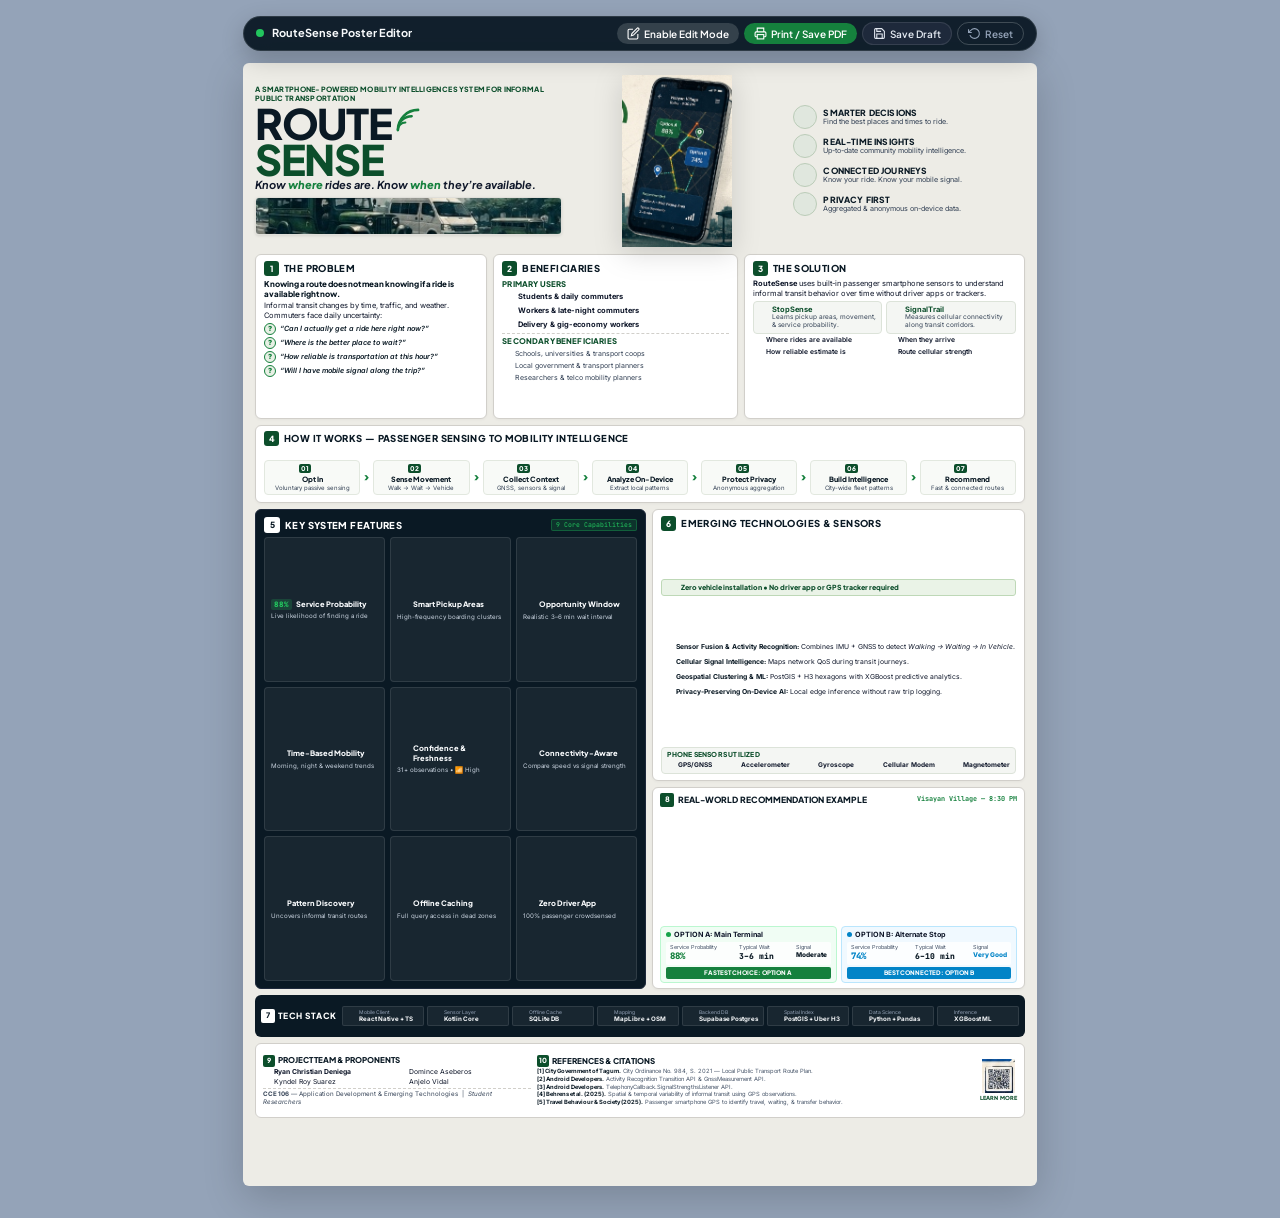
==== commit fe85395d: "Implement Approach A: High-utilization horizontal workflow strip, 3x3 Key Features matrix, and true " ====
--- a/routesense/index.html
+++ b/routesense/index.html
@@ -22,28 +22,28 @@
     </div>
     <div class="toolbar-actions">
       <button class="btn btn-secondary" id="btnToggleEdit" title="Toggle inline content editing (Cmd+E)">
-        <svg viewBox="0 0 24 24" width="14" height="14" fill="none" stroke="currentColor" stroke-width="2"><path d="M11 4H4a2 2 0 0 0-2 2v14a2 2 0 0 0 2 2h14a2 2 0 0 0 2-2v-7"/><path d="M18.5 2.5a2.121 2.121 0 0 1 3 3L12 15l-4 1 1-4 9.5-9.5z"/></svg>
+        <svg viewBox="0 0 24 24" width="13" height="13" fill="none" stroke="currentColor" stroke-width="2"><path d="M11 4H4a2 2 0 0 0-2 2v14a2 2 0 0 0 2 2h14a2 2 0 0 0 2-2v-7"/><path d="M18.5 2.5a2.121 2.121 0 0 1 3 3L12 15l-4 1 1-4 9.5-9.5z"/></svg>
         <span id="editBtnLabel">Enable Edit Mode</span>
       </button>
       <button class="btn btn-primary" id="btnPrint" title="Print or save as 1-page A4 PDF (Cmd+P)">
-        <svg viewBox="0 0 24 24" width="14" height="14" fill="none" stroke="currentColor" stroke-width="2"><polyline points="6 9 6 2 18 2 18 9"/><path d="M6 18H4a2 2 0 0 1-2-2v-5a2 2 0 0 1 2-2h16a2 2 0 0 1 2 2v5a2 2 0 0 1-2 2h-2"/><rect x="6" y="14" width="12" height="8"/></svg>
+        <svg viewBox="0 0 24 24" width="13" height="13" fill="none" stroke="currentColor" stroke-width="2"><polyline points="6 9 6 2 18 2 18 9"/><path d="M6 18H4a2 2 0 0 1-2-2v-5a2 2 0 0 1 2-2h16a2 2 0 0 1 2 2v5a2 2 0 0 1-2 2h-2"/><rect x="6" y="14" width="12" height="8"/></svg>
         <span>Print / Save PDF</span>
       </button>
       <button class="btn btn-dark" id="btnSaveDraft" title="Save customizations locally (Cmd+S)">
-        <svg viewBox="0 0 24 24" width="14" height="14" fill="none" stroke="currentColor" stroke-width="2"><path d="M19 21H5a2 2 0 0 1-2-2V5a2 2 0 0 1 2-2h11l5 5v11a2 2 0 0 1-2 2z"/><polyline points="17 21 17 13 7 13 7 21"/><polyline points="7 3 7 8 15 8"/></svg>
+        <svg viewBox="0 0 24 24" width="13" height="13" fill="none" stroke="currentColor" stroke-width="2"><path d="M19 21H5a2 2 0 0 1-2-2V5a2 2 0 0 1 2-2h11l5 5v11a2 2 0 0 1-2 2z"/><polyline points="17 21 17 13 7 13 7 21"/><polyline points="7 3 7 8 15 8"/></svg>
         <span>Save Draft</span>
       </button>
       <button class="btn btn-outline" id="btnReset" title="Reset to default proposal text">
-        <svg viewBox="0 0 24 24" width="14" height="14" fill="none" stroke="currentColor" stroke-width="2"><polyline points="1 4 1 10 7 10"/><path d="M3.51 15a9 9 0 1 0 2.13-9.36L1 10"/></svg>
+        <svg viewBox="0 0 24 24" width="13" height="13" fill="none" stroke="currentColor" stroke-width="2"><polyline points="1 4 1 10 7 10"/><path d="M3.51 15a9 9 0 1 0 2.13-9.36L1 10"/></svg>
         <span>Reset</span>
       </button>
     </div>
   </aside>
 
-  <!-- Main Infographic Poster Canvas (Calibrated for exact 1-page A4) -->
+  <!-- Main Infographic Poster Canvas (Calibrated for exact 1-page A4: 794px x 1123px) -->
   <main class="poster" id="posterRoot">
 
-    <!-- ==================== HEADER SECTION ==================== -->
+    <!-- ==================== ROW 1: HEADER SECTION ==================== -->
     <header class="poster-header">
       
       <!-- Left Column: Title, Descriptor, Tagline & Jeepney Image -->
@@ -58,10 +58,10 @@
               ROUTE
               <!-- Green Sensor Radar Waves emitting from E -->
               <div class="radar-waves-icon">
-                <svg viewBox="0 0 45 45" width="34" height="34" fill="none">
-                  <path d="M 5 40 A 35 35 0 0 1 40 5" stroke="#15803D" stroke-width="4" stroke-linecap="round" />
-                  <path d="M 5 40 A 24 24 0 0 1 29 16" stroke="#15803D" stroke-width="3.5" stroke-linecap="round" />
-                  <path d="M 5 40 A 13 13 0 0 1 18 27" stroke="#15803D" stroke-width="3" stroke-linecap="round" />
+                <svg viewBox="0 0 45 45" width="26" height="26" fill="none">
+                  <path d="M 5 40 A 35 35 0 0 1 40 5" stroke="#15803D" stroke-width="4.5" stroke-linecap="round" />
+                  <path d="M 5 40 A 24 24 0 0 1 29 16" stroke="#15803D" stroke-width="4" stroke-linecap="round" />
+                  <path d="M 5 40 A 13 13 0 0 1 18 27" stroke="#15803D" stroke-width="3.5" stroke-linecap="round" />
                 </svg>
               </div>
             </div>
@@ -69,8 +69,7 @@
           </div>
 
           <div class="brand-tagline">
-            Know <span class="text-green-hl">where</span> rides are.<br/>
-            Know <span class="text-green-hl">when</span> they’re available.
+            Know <span class="text-green-hl">where</span> rides are. Know <span class="text-green-hl">when</span> they’re available.
           </div>
         </div>
 
@@ -105,7 +104,7 @@
           </div>
           <div class="prop-text">
             <strong class="prop-title">REAL-TIME INSIGHTS</strong>
-            <p class="prop-desc">Up-to-date community intelligence.</p>
+            <p class="prop-desc">Up-to-date community mobility intelligence.</p>
           </div>
         </div>
 
@@ -115,7 +114,7 @@
           </div>
           <div class="prop-text">
             <strong class="prop-title">CONNECTED JOURNEYS</strong>
-            <p class="prop-desc">Know your ride. Know your signal.</p>
+            <p class="prop-desc">Know your ride. Know your mobile signal.</p>
           </div>
         </div>
 
@@ -125,7 +124,7 @@
           </div>
           <div class="prop-text">
             <strong class="prop-title">PRIVACY FIRST</strong>
-            <p class="prop-desc">Your data stays protected.</p>
+            <p class="prop-desc">Aggregated & anonymous on-device data.</p>
           </div>
         </div>
 
@@ -133,7 +132,7 @@
 
     </header>
 
-    <!-- ==================== ROW 1: 1. THE PROBLEM / 2. BENEFICIARIES / 3. THE SOLUTION ==================== -->
+    <!-- ==================== ROW 2: 1. PROBLEM / 2. BENEFICIARIES / 3. SOLUTION ==================== -->
     <section class="grid-3-cards-row">
       
       <!-- 1. THE PROBLEM -->
@@ -144,10 +143,10 @@
         </div>
         <div class="card-body">
           <h3 class="problem-lead-text">
-            Knowing a transport route does not mean knowing whether a ride is actually available.
+            Knowing a route does not mean knowing if a ride is available right now.
           </h3>
           <p class="card-p">
-            Informal public transportation can change depending on the time, location, demand, traffic, weather, and day of the week. Commuters may already know where vehicles usually pass, but they still face questions such as:
+            Informal transit changes by time, traffic, and weather. Commuters face daily uncertainty:
           </p>
           
           <div class="question-list">
@@ -165,13 +164,9 @@
             </div>
             <div class="q-item">
               <span class="q-icon">?</span>
-              <span class="q-text">“Will I still have mobile signal during the trip?”</span>
-            </div>
-          </div>
-
-          <p class="problem-footer-note">
-            Existing static route maps cannot fully answer these changing, real-world conditions.
-          </p>
+              <span class="q-text">“Will I have mobile signal along the trip?”</span>
+            </div>
+          </div>
         </div>
       </article>
 
@@ -188,15 +183,15 @@
             <h4 class="bene-group-title">PRIMARY USERS</h4>
             <div class="bene-item">
               <img src="https://api.iconify.design/lucide:graduation-cap.svg?color=%2315803D" alt="" class="bene-icon" />
-              <div class="bene-text"><strong>Students and daily commuters</strong></div>
+              <span><strong>Students & daily commuters</strong></span>
             </div>
             <div class="bene-item">
               <img src="https://api.iconify.design/lucide:moon.svg?color=%2315803D" alt="" class="bene-icon" />
-              <div class="bene-text"><strong>Workers and late-night commuters</strong></div>
+              <span><strong>Workers & late-night commuters</strong></span>
             </div>
             <div class="bene-item">
               <img src="https://api.iconify.design/lucide:bike.svg?color=%2315803D" alt="" class="bene-icon" />
-              <div class="bene-text"><strong>Delivery and gig-economy workers</strong></div>
+              <span><strong>Delivery & gig-economy workers</strong></span>
             </div>
           </div>
 
@@ -207,23 +202,15 @@
             <h4 class="bene-group-title">SECONDARY BENEFICIARIES</h4>
             <div class="bene-item-sm">
               <img src="https://api.iconify.design/lucide:school.svg?color=%2315803D" alt="" class="bene-icon-sm" />
-              <span>Schools and universities</span>
-            </div>
-            <div class="bene-item-sm">
-              <img src="https://api.iconify.design/lucide:bus.svg?color=%2315803D" alt="" class="bene-icon-sm" />
-              <span>Transport cooperatives and associations</span>
+              <span>Schools, universities & transport coops</span>
             </div>
             <div class="bene-item-sm">
               <img src="https://api.iconify.design/lucide:landmark.svg?color=%2315803D" alt="" class="bene-icon-sm" />
-              <span>Local government and transport planners</span>
-            </div>
-            <div class="bene-item-sm">
-              <img src="https://api.iconify.design/lucide:microscope.svg?color=%2315803D" alt="" class="bene-icon-sm" />
-              <span>Researchers</span>
+              <span>Local government & transport planners</span>
             </div>
             <div class="bene-item-sm">
               <img src="https://api.iconify.design/lucide:radio-tower.svg?color=%2315803D" alt="" class="bene-icon-sm" />
-              <span>Telecommunications and mobility planners</span>
+              <span>Researchers & telco mobility planners</span>
             </div>
           </div>
 
@@ -238,51 +225,43 @@
         </div>
         <div class="card-body">
           <p class="card-p">
-            <strong>RouteSense</strong> is an Android-based mobility intelligence platform that uses sensors inside passengers' smartphones to understand how informal transportation behaves over time.
+            <strong>RouteSense</strong> uses built-in passenger smartphone sensors to understand informal transit behavior over time without driver apps or trackers.
           </p>
 
           <div class="sol-layers-box">
             <div class="layer-item">
-              <div class="layer-icon-col">
-                <img src="https://api.iconify.design/lucide:map-pin.svg?color=%2315803D" alt="" class="layer-svg" />
-              </div>
+              <img src="https://api.iconify.design/lucide:map-pin.svg?color=%2315803D" alt="" class="layer-svg" />
               <div class="layer-text-col">
                 <strong>StopSense</strong>
-                <p>Learns patterns related to passenger movement, pickup areas, and service availability.</p>
+                <p>Learns pickup areas, movement, & service probability.</p>
               </div>
             </div>
 
             <div class="layer-item">
-              <div class="layer-icon-col">
-                <img src="https://api.iconify.design/lucide:radio.svg?color=%2315803D" alt="" class="layer-svg" />
-              </div>
+              <img src="https://api.iconify.design/lucide:radio.svg?color=%2315803D" alt="" class="layer-svg" />
               <div class="layer-text-col">
                 <strong>SignalTrail</strong>
-                <p>Measures cellular connectivity along frequently used transport corridors.</p>
-              </div>
-            </div>
-          </div>
-
-          <p class="sol-subnote">
-            Instead of simply showing commuters where a route exists, RouteSense estimates:
-          </p>
+                <p>Measures cellular connectivity along transit corridors.</p>
+              </div>
+            </div>
+          </div>
 
           <div class="sol-4-pillars">
             <div class="pillar-item">
               <img src="https://api.iconify.design/lucide:map-pin.svg?color=%2315803D" alt="" class="pillar-svg" />
-              <span>Where rides are likely available</span>
+              <span>Where rides are available</span>
             </div>
             <div class="pillar-item">
               <img src="https://api.iconify.design/lucide:clock.svg?color=%2315803D" alt="" class="pillar-svg" />
-              <span>When they are available</span>
+              <span>When they arrive</span>
             </div>
             <div class="pillar-item">
               <img src="https://api.iconify.design/lucide:check-circle.svg?color=%2315803D" alt="" class="pillar-svg" />
-              <span>How reliable the estimate is</span>
+              <span>How reliable estimate is</span>
             </div>
             <div class="pillar-item">
               <img src="https://api.iconify.design/lucide:wifi.svg?color=%2315803D" alt="" class="pillar-svg" />
-              <span>How connected the journey may be</span>
+              <span>Route cellular strength</span>
             </div>
           </div>
 
@@ -291,270 +270,235 @@
 
     </section>
 
-    <!-- ==================== MIDDLE-BOTTOM: 4. HOW IT WORKS / 5. KEY FEATURES / EMERGING TECH & 8. EXAMPLE ==================== -->
-    <section class="grid-middle-main-row">
+    <!-- ==================== ROW 3: 4. HOW IT WORKS (HORIZONTAL WORKFLOW STRIP) ==================== -->
+    <section class="clean-card workflow-strip-card">
+      <div class="card-header-bar-workflow">
+        <span class="card-badge">4</span>
+        <h2 class="card-heading">HOW IT WORKS — PASSENGER SENSING TO MOBILITY INTELLIGENCE</h2>
+      </div>
+      <div class="timeline-horizontal">
+        
+        <div class="tl-h-step">
+          <div class="tl-h-head">
+            <span class="tl-num">01</span>
+            <img src="https://api.iconify.design/lucide:smartphone.svg?color=%2315803D" alt="" class="tl-h-icon" />
+          </div>
+          <strong class="tl-h-title">Opt In</strong>
+          <p class="tl-h-desc">Voluntary passive sensing</p>
+        </div>
+
+        <div class="tl-h-arrow">›</div>
+
+        <div class="tl-h-step">
+          <div class="tl-h-head">
+            <span class="tl-num">02</span>
+            <img src="https://api.iconify.design/lucide:footprints.svg?color=%2315803D" alt="" class="tl-h-icon" />
+          </div>
+          <strong class="tl-h-title">Sense Movement</strong>
+          <p class="tl-h-desc">Walk → Wait → Vehicle</p>
+        </div>
+
+        <div class="tl-h-arrow">›</div>
+
+        <div class="tl-h-step">
+          <div class="tl-h-head">
+            <span class="tl-num">03</span>
+            <img src="https://api.iconify.design/lucide:radio.svg?color=%2315803D" alt="" class="tl-h-icon" />
+          </div>
+          <strong class="tl-h-title">Collect Context</strong>
+          <p class="tl-h-desc">GNSS, sensors & signal</p>
+        </div>
+
+        <div class="tl-h-arrow">›</div>
+
+        <div class="tl-h-step">
+          <div class="tl-h-head">
+            <span class="tl-num">04</span>
+            <img src="https://api.iconify.design/lucide:cpu.svg?color=%2315803D" alt="" class="tl-h-icon" />
+          </div>
+          <strong class="tl-h-title">Analyze On-Device</strong>
+          <p class="tl-h-desc">Extract local patterns</p>
+        </div>
+
+        <div class="tl-h-arrow">›</div>
+
+        <div class="tl-h-step">
+          <div class="tl-h-head">
+            <span class="tl-num">05</span>
+            <img src="https://api.iconify.design/lucide:lock.svg?color=%2315803D" alt="" class="tl-h-icon" />
+          </div>
+          <strong class="tl-h-title">Protect Privacy</strong>
+          <p class="tl-h-desc">Anonymous aggregation</p>
+        </div>
+
+        <div class="tl-h-arrow">›</div>
+
+        <div class="tl-h-step">
+          <div class="tl-h-head">
+            <span class="tl-num">06</span>
+            <img src="https://api.iconify.design/lucide:users.svg?color=%2315803D" alt="" class="tl-h-icon" />
+          </div>
+          <strong class="tl-h-title">Build Intelligence</strong>
+          <p class="tl-h-desc">City-wide fleet patterns</p>
+        </div>
+
+        <div class="tl-h-arrow">›</div>
+
+        <div class="tl-h-step">
+          <div class="tl-h-head">
+            <span class="tl-num">07</span>
+            <img src="https://api.iconify.design/lucide:git-branch.svg?color=%2315803D" alt="" class="tl-h-icon" />
+          </div>
+          <strong class="tl-h-title">Recommend</strong>
+          <p class="tl-h-desc">Fast & connected routes</p>
+        </div>
+
+      </div>
+    </section>
+
+    <!-- ==================== ROW 4: 5. KEY FEATURES (3x3 MATRIX) & EMERGING TECH + 8. EXAMPLE ==================== -->
+    <section class="grid-dual-power-row">
       
-      <!-- 4. HOW IT WORKS (Vertical Timeline) -->
-      <article class="clean-card workflow-card">
-        <div class="card-header-bar">
-          <span class="card-badge">4</span>
-          <h2 class="card-heading">HOW IT WORKS</h2>
-        </div>
-        <div class="card-body">
-          <div class="timeline-vertical">
-            
-            <div class="tl-step">
-              <div class="tl-left">
-                <span class="tl-num">01</span>
-                <img src="https://api.iconify.design/lucide:smartphone.svg?color=%230F172A" alt="" class="tl-icon" />
-              </div>
-              <div class="tl-right">
-                <strong class="tl-title">Opt In</strong>
-                <p class="tl-desc">The commuter voluntarily enables passive mobility sensing.</p>
-              </div>
-            </div>
-
-            <div class="tl-step">
-              <div class="tl-left">
-                <span class="tl-num">02</span>
-                <img src="https://api.iconify.design/lucide:footprints.svg?color=%230F172A" alt="" class="tl-icon" />
-              </div>
-              <div class="tl-right">
-                <strong class="tl-title">Sense Movement</strong>
-                <p class="tl-desc">The phone detects activity changes such as walking, waiting, and travelling in a vehicle.</p>
-              </div>
-            </div>
-
-            <div class="tl-step">
-              <div class="tl-left">
-                <span class="tl-num">03</span>
-                <img src="https://api.iconify.design/lucide:radio.svg?color=%230F172A" alt="" class="tl-icon" />
-              </div>
-              <div class="tl-right">
-                <strong class="tl-title">Collect Context</strong>
-                <p class="tl-desc">GPS/GNSS, accelerometer, gyroscope, time, and cellular signal measurements provide mobility context.</p>
-              </div>
-            </div>
-
-            <div class="tl-step">
-              <div class="tl-left">
-                <span class="tl-num">04</span>
-                <img src="https://api.iconify.design/lucide:cpu.svg?color=%230F172A" alt="" class="tl-icon" />
-              </div>
-              <div class="tl-right">
-                <strong class="tl-title">Analyze On-Device</strong>
-                <p class="tl-desc">RouteSense estimates probable boarding areas, travel corridors, movement patterns, and connectivity conditions.</p>
-              </div>
-            </div>
-
-            <div class="tl-step">
-              <div class="tl-left">
-                <span class="tl-num">05</span>
-                <img src="https://api.iconify.design/lucide:lock.svg?color=%230F172A" alt="" class="tl-icon" />
-              </div>
-              <div class="tl-right">
-                <strong class="tl-title">Protect Privacy</strong>
-                <p class="tl-desc">Detailed raw movement data is minimized and converted into anonymous or aggregated observations.</p>
-              </div>
-            </div>
-
-            <div class="tl-step">
-              <div class="tl-left">
-                <span class="tl-num">06</span>
-                <img src="https://api.iconify.design/lucide:users.svg?color=%230F172A" alt="" class="tl-icon" />
-              </div>
-              <div class="tl-right">
-                <strong class="tl-title">Build Community Intelligence</strong>
-                <p class="tl-desc">Observations from many trips reveal service patterns, pickup activity, reliability, and connectivity.</p>
-              </div>
-            </div>
-
-            <div class="tl-step">
-              <div class="tl-left">
-                <span class="tl-num">07</span>
-                <img src="https://api.iconify.design/lucide:git-branch.svg?color=%230F172A" alt="" class="tl-icon" />
-              </div>
-              <div class="tl-right">
-                <strong class="tl-title">Recommend</strong>
-                <p class="tl-desc">RouteSense suggests transportation options based on current and historical conditions.</p>
-              </div>
-            </div>
-
-          </div>
-        </div>
-      </article>
-
-      <!-- 5. KEY FEATURES (Dark Navy Column) -->
+      <!-- Left: 5. KEY FEATURES (High Contrast Dark Navy Matrix) -->
       <article class="dark-card key-features-card">
         <div class="dark-card-header">
           <span class="card-badge-dark">5</span>
-          <h2 class="card-heading-dark">KEY FEATURES</h2>
-        </div>
-        <div class="dark-card-body">
+          <h2 class="card-heading-dark">KEY SYSTEM FEATURES</h2>
+          <span class="kf-badge-sub">9 Core Capabilities</span>
+        </div>
+
+        <div class="kf-grid-3x3">
           
-          <div class="kf-item">
-            <div class="kf-icon-box"><span class="kf-badge-num">88%</span></div>
-            <div class="kf-text">
-              <strong class="kf-title">Service Probability</strong>
-              <p class="kf-desc">Estimates how likely a commuter is to find transportation at a particular location and time.</p>
-            </div>
-          </div>
-
-          <div class="kf-item">
-            <div class="kf-icon-box"><img src="https://api.iconify.design/lucide:search.svg?color=%2322C55E" alt="" class="kf-svg" /></div>
-            <div class="kf-text">
-              <strong class="kf-title">Smart Pickup Areas</strong>
-              <p class="kf-desc">Identifies locations where successful transport activity frequently occurs.</p>
-            </div>
-          </div>
-
-          <div class="kf-item">
-            <div class="kf-icon-box"><img src="https://api.iconify.design/lucide:clock.svg?color=%2322C55E" alt="" class="kf-svg" /></div>
-            <div class="kf-text">
-              <strong class="kf-title">Opportunity Window</strong>
-              <p class="kf-desc">Shows a realistic waiting range such as <em>Typical ride opportunity: 4–7 minutes</em> instead of pretending to know an exact vehicle arrival time.</p>
-            </div>
-          </div>
-
-          <div class="kf-item">
-            <div class="kf-icon-box"><img src="https://api.iconify.design/lucide:calendar.svg?color=%2322C55E" alt="" class="kf-svg" /></div>
-            <div class="kf-text">
-              <strong class="kf-title">Time-Based Mobility</strong>
-              <p class="kf-desc">Learns how transport availability changes between morning, afternoon, evening, weekdays, and weekends.</p>
-            </div>
-          </div>
-
-          <div class="kf-item">
-            <div class="kf-icon-box"><img src="https://api.iconify.design/lucide:eye.svg?color=%2322C55E" alt="" class="kf-svg" /></div>
-            <div class="kf-text">
-              <strong class="kf-title">Confidence & Freshness</strong>
-              <p class="kf-desc">Every recommendation shows how much recent evidence supports it.</p>
-              <div class="kf-conf-pill">
-                <span>High Confidence • 31 observations at similar times • Last observation: 8 minutes ago</span>
-                <span class="kf-bars">📶</span>
-              </div>
-            </div>
-          </div>
-
-          <div class="kf-item">
-            <div class="kf-icon-box"><img src="https://api.iconify.design/lucide:bar-chart-2.svg?color=%2322C55E" alt="" class="kf-svg" /></div>
-            <div class="kf-text">
-              <strong class="kf-title">Connectivity-Aware Routes</strong>
-              <p class="kf-desc">Compares transportation choices based on both mobility and cellular connectivity.</p>
-            </div>
-          </div>
-
-          <div class="kf-item">
-            <div class="kf-icon-box"><img src="https://api.iconify.design/lucide:map.svg?color=%2322C55E" alt="" class="kf-svg" /></div>
-            <div class="kf-text">
-              <strong class="kf-title">Route Pattern Discovery</strong>
-              <p class="kf-desc">Detects recurring and emerging transport corridors from aggregated passenger movement.</p>
-            </div>
-          </div>
-
-          <div class="kf-item">
-            <div class="kf-icon-box"><img src="https://api.iconify.design/lucide:database.svg?color=%2322C55E" alt="" class="kf-svg" /></div>
-            <div class="kf-text">
-              <strong class="kf-title">Offline Cached Insights</strong>
-              <p class="kf-desc">Previously learned mobility information remains accessible during weak connectivity.</p>
-            </div>
-          </div>
-
-          <div class="kf-item">
-            <div class="kf-icon-box"><img src="https://api.iconify.design/lucide:shield-check.svg?color=%2322C55E" alt="" class="kf-svg" /></div>
-            <div class="kf-text">
-              <strong class="kf-title">No Driver App Required</strong>
-              <p class="kf-desc">RouteSense learns from participating passenger smartphones rather than requiring every vehicle to join the platform.</p>
-            </div>
+          <!-- Feature 1 -->
+          <div class="kf-card-cell">
+            <div class="kf-cell-head">
+              <span class="kf-metric-pill">88%</span>
+              <strong class="kf-cell-title">Service Probability</strong>
+            </div>
+            <span class="kf-cell-meta">Live likelihood of finding a ride</span>
+          </div>
+
+          <!-- Feature 2 -->
+          <div class="kf-card-cell">
+            <div class="kf-cell-head">
+              <img src="https://api.iconify.design/lucide:map-pin.svg?color=%2322C55E" alt="" class="kf-svg" />
+              <strong class="kf-cell-title">Smart Pickup Areas</strong>
+            </div>
+            <span class="kf-cell-meta">High-frequency boarding clusters</span>
+          </div>
+
+          <!-- Feature 3 -->
+          <div class="kf-card-cell">
+            <div class="kf-cell-head">
+              <img src="https://api.iconify.design/lucide:clock.svg?color=%2322C55E" alt="" class="kf-svg" />
+              <strong class="kf-cell-title">Opportunity Window</strong>
+            </div>
+            <span class="kf-cell-meta">Realistic 3–6 min wait interval</span>
+          </div>
+
+          <!-- Feature 4 -->
+          <div class="kf-card-cell">
+            <div class="kf-cell-head">
+              <img src="https://api.iconify.design/lucide:calendar.svg?color=%2322C55E" alt="" class="kf-svg" />
+              <strong class="kf-cell-title">Time-Based Mobility</strong>
+            </div>
+            <span class="kf-cell-meta">Morning, night & weekend trends</span>
+          </div>
+
+          <!-- Feature 5 -->
+          <div class="kf-card-cell">
+            <div class="kf-cell-head">
+              <img src="https://api.iconify.design/lucide:eye.svg?color=%2322C55E" alt="" class="kf-svg" />
+              <strong class="kf-cell-title">Confidence & Freshness</strong>
+            </div>
+            <span class="kf-cell-meta">31+ observations • 📶 High</span>
+          </div>
+
+          <!-- Feature 6 -->
+          <div class="kf-card-cell">
+            <div class="kf-cell-head">
+              <img src="https://api.iconify.design/lucide:bar-chart-2.svg?color=%2322C55E" alt="" class="kf-svg" />
+              <strong class="kf-cell-title">Connectivity-Aware</strong>
+            </div>
+            <span class="kf-cell-meta">Compare speed vs signal strength</span>
+          </div>
+
+          <!-- Feature 7 -->
+          <div class="kf-card-cell">
+            <div class="kf-cell-head">
+              <img src="https://api.iconify.design/lucide:map.svg?color=%2322C55E" alt="" class="kf-svg" />
+              <strong class="kf-cell-title">Pattern Discovery</strong>
+            </div>
+            <span class="kf-cell-meta">Uncovers informal transit routes</span>
+          </div>
+
+          <!-- Feature 8 -->
+          <div class="kf-card-cell">
+            <div class="kf-cell-head">
+              <img src="https://api.iconify.design/lucide:database.svg?color=%2322C55E" alt="" class="kf-svg" />
+              <strong class="kf-cell-title">Offline Caching</strong>
+            </div>
+            <span class="kf-cell-meta">Full query access in dead zones</span>
+          </div>
+
+          <!-- Feature 9 -->
+          <div class="kf-card-cell">
+            <div class="kf-cell-head">
+              <img src="https://api.iconify.design/lucide:shield-check.svg?color=%2322C55E" alt="" class="kf-svg" />
+              <strong class="kf-cell-title">Zero Driver App</strong>
+            </div>
+            <span class="kf-cell-meta">100% passenger crowdsensed</span>
           </div>
 
         </div>
       </article>
 
-      <!-- Right Column: Emerging Tech & Phone Hardware & 8. Example -->
+      <!-- Right: Emerging Tech & Phone Hardware & 8. Example -->
       <div class="right-stack-col">
         
         <!-- Emerging Tech Card -->
         <article class="clean-card emerging-tech-card">
+          <div class="card-header-bar">
+            <span class="card-badge">6</span>
+            <h2 class="card-heading">EMERGING TECHNOLOGIES & SENSORS</h2>
+          </div>
+
           <div class="no-tracker-chip">
             <img src="https://api.iconify.design/lucide:shield-alert.svg?color=%2315803D" alt="" class="nt-svg" />
-            <span>No dedicated GPS tracker or driver application is required.</span>
+            <span>Zero vehicle installation • No driver app or GPS tracker required</span>
           </div>
 
           <div class="tech-concepts-grid">
             
             <div class="tc-item">
               <img src="https://api.iconify.design/lucide:cpu.svg?color=%230F172A" alt="" class="tc-icon" />
-              <div>
-                <strong>Smartphone Sensor Fusion:</strong> Combines multiple phone sensors for movement understanding beyond GPS alone.
-              </div>
+              <div><strong>Sensor Fusion & Activity Recognition:</strong> Combines IMU + GNSS to detect <em>Walking → Waiting → In Vehicle</em>.</div>
             </div>
 
             <div class="tc-item">
-              <img src="https://api.iconify.design/lucide:activity.svg?color=%230F172A" alt="" class="tc-icon" />
-              <div>
-                <strong>Activity Recognition:</strong> Identifies transitions: <em>Walking → Waiting → In Vehicle → Walking</em>.
-              </div>
-            </div>
-
-            <div class="tc-item">
-              <img src="https://api.iconify.design/lucide:satellite.svg?color=%230F172A" alt="" class="tc-icon" />
-              <div>
-                <strong>GNSS / Geospatial Analytics:</strong> Analyzes movement trajectories and spatial patterns.
-              </div>
-            </div>
-
-            <div class="tc-item">
-              <img src="https://api.iconify.design/lucide:signal.svg?color=%230F172A" alt="" class="tc-icon" />
-              <div>
-                <strong>Cellular Signal Intelligence:</strong> Measures network conditions during real passenger journeys.
-              </div>
-            </div>
-
-            <div class="tc-item">
-              <img src="https://api.iconify.design/lucide:compass.svg?color=%230F172A" alt="" class="tc-icon" />
-              <div>
-                <strong>Context-Aware Computing:</strong> Considers location, time, activity, and environment when interpreting mobility.
-              </div>
-            </div>
-
-            <div class="tc-item">
-              <img src="https://api.iconify.design/lucide:binary.svg?color=%230F172A" alt="" class="tc-icon" />
-              <div>
-                <strong>On-Device Inference:</strong> Processes sensitive movement data locally before sharing minimized results.
-              </div>
+              <img src="https://api.iconify.design/lucide:radio.svg?color=%230F172A" alt="" class="tc-icon" />
+              <div><strong>Cellular Signal Intelligence:</strong> Maps network QoS during transit journeys.</div>
             </div>
 
             <div class="tc-item">
               <img src="https://api.iconify.design/lucide:git-pull-request.svg?color=%230F172A" alt="" class="tc-icon" />
-              <div>
-                <strong>Geospatial Clustering:</strong> Finds recurring pickup areas, transport corridors, and mobility hotspots.
-              </div>
-            </div>
-
-            <div class="tc-item">
-              <img src="https://api.iconify.design/lucide:trending-up.svg?color=%230F172A" alt="" class="tc-icon" />
-              <div>
-                <strong>Predictive Analytics:</strong> Estimates service probability based on historical and recent observations.
-              </div>
+              <div><strong>Geospatial Clustering & ML:</strong> PostGIS + H3 hexagons with XGBoost predictive analytics.</div>
             </div>
 
             <div class="tc-item">
               <img src="https://api.iconify.design/lucide:shield.svg?color=%230F172A" alt="" class="tc-icon" />
-              <div>
-                <strong>Privacy-Preserving Aggregation:</strong> Builds community mobility intelligence without publishing individual travel histories.
-              </div>
+              <div><strong>Privacy-Preserving On-Device AI:</strong> Local edge inference without raw trip logging.</div>
             </div>
 
           </div>
 
           <!-- Phone Hardware Used Bar -->
           <div class="phone-hw-bar">
-            <div class="ph-title">PHONE HARDWARE USED</div>
+            <div class="ph-title">PHONE SENSORS UTILIZED</div>
             <div class="hw-icons-row">
               <div class="hw-item">
                 <img src="https://api.iconify.design/lucide:satellite.svg?color=%230F172A" alt="" class="hw-svg" />
-                <span>GPS / GNSS</span>
+                <span>GPS/GNSS</span>
               </div>
               <div class="hw-item">
                 <img src="https://api.iconify.design/lucide:activity.svg?color=%230F172A" alt="" class="hw-svg" />
@@ -570,7 +514,7 @@
               </div>
               <div class="hw-item">
                 <img src="https://api.iconify.design/lucide:navigation.svg?color=%230F172A" alt="" class="hw-svg" />
-                <span>Compass / Magnetometer</span>
+                <span>Magnetometer</span>
               </div>
             </div>
           </div>
@@ -578,11 +522,11 @@
         </article>
 
         <!-- 8. EXAMPLE Card -->
-        <article class="example-card">
+        <article class="clean-card example-card">
           <div class="example-header">
             <span class="ex-badge">8</span>
-            <span class="ex-heading">EXAMPLE</span>
-            <span class="ex-query">Going to Visayan Village — 8:30 PM</span>
+            <span class="ex-heading">REAL-WORLD RECOMMENDATION EXAMPLE</span>
+            <span class="ex-query">Visayan Village — 8:30 PM</span>
           </div>
 
           <div class="example-options-grid">
@@ -591,8 +535,7 @@
             <div class="ex-option-box opt-a">
               <div class="ex-opt-title-row">
                 <span class="opt-dot green-dot"></span>
-                <strong>OPTION A</strong>
-                <span class="opt-sub">Main Pickup Area</span>
+                <strong>OPTION A: Main Terminal</strong>
               </div>
               <div class="ex-metrics-row">
                 <div class="ex-met">
@@ -600,18 +543,12 @@
                   <span class="met-val green-val">88%</span>
                 </div>
                 <div class="ex-met">
-                  <span class="met-label">Typical Opportunity</span>
+                  <span class="met-label">Typical Wait</span>
                   <span class="met-val">3–6 min</span>
                 </div>
-              </div>
-              <div class="ex-sub-metrics">
-                <div class="sub-met">
-                  <span>✔ Confidence:</span>
-                  <strong>High</strong>
-                </div>
-                <div class="sub-met">
-                  <span>📶 Connectivity:</span>
-                  <strong>Moderate</strong>
+                <div class="ex-met">
+                  <span class="met-label">Signal</span>
+                  <span class="met-val-sm">Moderate</span>
                 </div>
               </div>
               <div class="opt-btn-pill btn-fastest">
@@ -623,8 +560,7 @@
             <div class="ex-option-box opt-b">
               <div class="ex-opt-title-row">
                 <span class="opt-dot blue-dot"></span>
-                <strong>OPTION B</strong>
-                <span class="opt-sub">Alternate Pickup Area</span>
+                <strong>OPTION B: Alternate Stop</strong>
               </div>
               <div class="ex-metrics-row">
                 <div class="ex-met">
@@ -632,18 +568,12 @@
                   <span class="met-val blue-val">74%</span>
                 </div>
                 <div class="ex-met">
-                  <span class="met-label">Typical Opportunity</span>
+                  <span class="met-label">Typical Wait</span>
                   <span class="met-val">6–10 min</span>
                 </div>
-              </div>
-              <div class="ex-sub-metrics">
-                <div class="sub-met">
-                  <span>✔ Confidence:</span>
-                  <strong>Moderate</strong>
-                </div>
-                <div class="sub-met">
-                  <span>📶 Connectivity:</span>
-                  <strong>Very Good</strong>
+                <div class="ex-met">
+                  <span class="met-label">Signal</span>
+                  <span class="met-val-sm blue-text">Very Good</span>
                 </div>
               </div>
               <div class="opt-btn-pill btn-connected">
@@ -658,7 +588,7 @@
 
     </section>
 
-    <!-- ==================== ROW 3: 7. TECH STACK (Dark Bar) ==================== -->
+    <!-- ==================== ROW 5: 7. TECH STACK (DARK BAR) ==================== -->
     <section class="tech-stack-row">
       <div class="ts-header">
         <span class="ts-badge">7</span>
@@ -670,31 +600,31 @@
         <div class="ts-card">
           <img src="https://cdn.simpleicons.org/react/61DAFB" alt="" class="ts-logo" />
           <div class="ts-info">
-            <span class="ts-role">Mobile App</span>
-            <span class="ts-tech">React Native + TypeScript</span>
+            <span class="ts-role">Mobile Client</span>
+            <span class="ts-tech">React Native + TS</span>
           </div>
         </div>
 
         <div class="ts-card">
           <img src="https://cdn.simpleicons.org/kotlin/7F52FF" alt="" class="ts-logo" />
           <div class="ts-info">
-            <span class="ts-role">Android Sensor Layer</span>
-            <span class="ts-tech">Kotlin</span>
+            <span class="ts-role">Sensor Layer</span>
+            <span class="ts-tech">Kotlin Core</span>
           </div>
         </div>
 
         <div class="ts-card">
           <img src="https://cdn.simpleicons.org/sqlite/003B57" alt="" class="ts-logo" />
           <div class="ts-info">
-            <span class="ts-role">Local Storage</span>
-            <span class="ts-tech">SQLite</span>
+            <span class="ts-role">Offline Cache</span>
+            <span class="ts-tech">SQLite DB</span>
           </div>
         </div>
 
         <div class="ts-card">
           <img src="https://cdn.simpleicons.org/openstreetmap/7EBC6F" alt="" class="ts-logo" />
           <div class="ts-info">
-            <span class="ts-role">Maps</span>
+            <span class="ts-role">Mapping</span>
             <span class="ts-tech">MapLibre + OSM</span>
           </div>
         </div>
@@ -702,51 +632,51 @@
         <div class="ts-card">
           <img src="https://cdn.simpleicons.org/supabase/3ECF8E" alt="" class="ts-logo" />
           <div class="ts-info">
-            <span class="ts-role">Geospatial Backend</span>
-            <span class="ts-tech">Supabase + PostgreSQL</span>
+            <span class="ts-role">Backend DB</span>
+            <span class="ts-tech">Supabase Postgres</span>
           </div>
         </div>
 
         <div class="ts-card">
           <img src="https://cdn.simpleicons.org/postgresql/4169E1" alt="" class="ts-logo" />
           <div class="ts-info">
-            <span class="ts-role">Geospatial Processing</span>
-            <span class="ts-tech">PostGIS + H3</span>
+            <span class="ts-role">Spatial Index</span>
+            <span class="ts-tech">PostGIS + Uber H3</span>
           </div>
         </div>
 
         <div class="ts-card">
           <img src="https://cdn.simpleicons.org/python/3776AB" alt="" class="ts-logo" />
           <div class="ts-info">
-            <span class="ts-role">Data Analytics</span>
-            <span class="ts-tech">Python + pandas + scikit-learn</span>
+            <span class="ts-role">Data Science</span>
+            <span class="ts-tech">Python + Pandas</span>
           </div>
         </div>
 
         <div class="ts-card">
           <img src="https://cdn.simpleicons.org/apache/D22128" alt="" class="ts-logo" />
           <div class="ts-info">
-            <span class="ts-role">Predictive Models</span>
-            <span class="ts-tech">XGBoost / lightweight models</span>
+            <span class="ts-role">Inference</span>
+            <span class="ts-tech">XGBoost ML</span>
           </div>
         </div>
 
       </div>
     </section>
 
-    <!-- ==================== FOOTER ROW: 9. PROJECT TEAM / 10. REFERENCES & CITATIONS / QR ==================== -->
+    <!-- ==================== ROW 6: FOOTER (TEAM / CITATIONS / QR) ==================== -->
     <footer class="poster-footer-row">
       
       <!-- 9. PROJECT TEAM -->
       <div class="footer-col-team">
         <div class="foot-section-header">
           <span class="foot-badge">9</span>
-          <span class="foot-heading">PROJECT TEAM</span>
+          <span class="foot-heading">PROJECT TEAM & PROPONENTS</span>
         </div>
 
         <div class="team-proponents-grid">
           <div class="proponent-box">
-            <img src="https://api.iconify.design/lucide:user-check.svg?color=%230F172A" alt="" class="prop-user-svg" />
+            <img src="https://api.iconify.design/lucide:user-check.svg?color=%2315803D" alt="" class="prop-user-svg" />
             <span><strong>Ryan Christian Deniega</strong></span>
           </div>
           <div class="proponent-box">
--- a/routesense/style.css
+++ b/routesense/style.css
@@ -1,22 +1,22 @@
 /* ==========================================================================
    RouteSense Infographic Poster Stylesheet
-   TRUE A4 DIMENSIONS — 794px × 1123px at 96dpi (210mm × 297mm)
-   Zero scaling when printing = text stays readable on paper
+   APPROACH A: 4-ROW HIGH SPACE UTILIZATION & CRISP LEGIBILITY
+   Calibrated for Exact 1-Page A4 Portrait (794px x 1123px @ 96 DPI / 210mm x 297mm)
    ========================================================================== */
 
 @import url('https://fonts.googleapis.com/css2?family=Plus+Jakarta+Sans:wght@400;500;600;700;800;900&family=Inter:wght@400;500;600;700;800&family=JetBrains+Mono:wght@500;700;800&display=swap');
 
 :root {
-  --bg-poster: #EDECE6;
-  --color-green: #0C4E2B;
-  --color-green-bright: #15803D;
-  --color-green-lime: #22C55E;
-  --color-navy: #0A1924;
-  --color-text: #0F172A;
-  --color-text-mid: #334155;
-  --color-text-light: #475569;
-  --color-white: #FFFFFF;
-  --color-border: #D1CFCA;
+  --bg-poster: #EDECE6;          /* Soft Warm Sand Paper */
+  --color-green: #0C4E2B;        /* Forest Emerald Green */
+  --color-green-bright: #15803D; /* Signal Green */
+  --color-green-lime: #22C55E;   /* Fluorescent Accent Green */
+  --color-navy: #0A1924;        /* Deep Obsidian Navy */
+  --color-text: #0F172A;        /* Main Body Text (Dark Slate) */
+  --color-text-mid: #334155;     /* Slate 700 for high readability */
+  --color-text-light: #475569;   /* Secondary Text */
+  --color-white: #FFFFFF;        /* Clean Paper White */
+  --color-border: #D1CFCA;       /* Crisp Border */
   --color-border-dark: #1E293B;
 
   --ff-heading: 'Plus Jakarta Sans', system-ui, sans-serif;
@@ -25,27 +25,33 @@
 
   --r-sm: 4px;
   --r-md: 6px;
-}
-
-*, *::before, *::after { box-sizing: border-box; margin: 0; padding: 0; }
+  --r-full: 9999px;
+}
+
+*, *::before, *::after {
+  box-sizing: border-box;
+  margin: 0;
+  padding: 0;
+}
 
 html {
   -webkit-font-smoothing: antialiased;
+  -moz-osx-font-smoothing: grayscale;
   background: #94A3B8;
 }
 
 body {
   font-family: var(--ff-body);
   color: var(--color-text);
-  line-height: 1.35;
-  display: flex;
-  flex-direction: column;
-  align-items: center;
-  padding: 20px 12px 40px;
-}
-
-/* ==========================================================================
-   Toolbar (hidden during print)
+  line-height: 1.32;
+  display: flex;
+  flex-direction: column;
+  align-items: center;
+  padding: 16px 12px 32px;
+}
+
+/* ==========================================================================
+   Toolbar (Editor controls, hidden during print)
    ========================================================================== */
 .editor-toolbar {
   position: sticky;
@@ -58,41 +64,50 @@
   max-width: 794px;
   background: rgba(10, 25, 36, 0.95);
   backdrop-filter: blur(12px);
-  border: 1px solid rgba(255,255,255,0.12);
-  border-radius: 999px;
-  padding: 6px 14px;
-  margin-bottom: 14px;
-  box-shadow: 0 8px 24px rgba(0,0,0,0.18);
-  color: #fff;
-}
+  border: 1px solid rgba(255, 255, 255, 0.12);
+  border-radius: var(--r-full);
+  padding: 5px 12px;
+  margin-bottom: 12px;
+  box-shadow: 0 8px 24px rgba(0, 0, 0, 0.2);
+  color: #ffffff;
+}
+
 .toolbar-pill { display: flex; align-items: center; gap: 8px; }
 .status-indicator { width: 8px; height: 8px; border-radius: 50%; background: #22C55E; }
-.live-pulse { animation: pulse 2s infinite; }
-@keyframes pulse {
-  0% { box-shadow: 0 0 0 0 rgba(34,197,94,0.6); }
-  70% { box-shadow: 0 0 0 6px rgba(34,197,94,0); }
-  100% { box-shadow: 0 0 0 0 rgba(34,197,94,0); }
-}
-.toolbar-brand { font-family: var(--ff-heading); font-size: 11px; font-weight: 700; }
+.live-pulse { animation: pulse-glow 2s infinite; }
+@keyframes pulse-glow {
+  0% { box-shadow: 0 0 0 0 rgba(34, 197, 94, 0.6); }
+  70% { box-shadow: 0 0 0 6px rgba(34, 197, 94, 0); }
+  100% { box-shadow: 0 0 0 0 rgba(34, 197, 94, 0); }
+}
+.toolbar-brand { font-family: var(--ff-heading); font-size: 11px; font-weight: 700; color: #f8fafc; }
 .toolbar-actions { display: flex; align-items: center; gap: 5px; }
 .btn {
-  display: inline-flex; align-items: center; gap: 4px;
-  font-family: var(--ff-heading); font-size: 10px; font-weight: 600;
-  padding: 4px 10px; border-radius: 999px; border: none;
-  cursor: pointer; transition: all 0.15s; white-space: nowrap;
-}
-.btn-primary { background: #15803D; color: #fff; }
+  display: inline-flex;
+  align-items: center;
+  gap: 4px;
+  font-family: var(--ff-heading);
+  font-size: 10px;
+  font-weight: 600;
+  padding: 4px 10px;
+  border-radius: var(--r-full);
+  border: none;
+  cursor: pointer;
+  transition: all 0.15s ease;
+  white-space: nowrap;
+}
+.btn-primary { background: #15803D; color: #ffffff; }
 .btn-primary:hover { background: #166534; }
-.btn-secondary { background: rgba(255,255,255,0.15); color: #fff; }
-.btn-secondary:hover { background: rgba(255,255,255,0.25); }
+.btn-secondary { background: rgba(255, 255, 255, 0.15); color: #ffffff; }
+.btn-secondary:hover { background: rgba(255, 255, 255, 0.25); }
 .btn-secondary.active { background: #22C55E; color: #0A1924; }
 .btn-dark { background: #1E293B; color: #E2E8F0; border: 1px solid rgba(255,255,255,0.1); }
 .btn-dark:hover { background: #334155; }
-.btn-outline { background: transparent; color: #94A3B8; border: 1px solid rgba(255,255,255,0.2); }
-.btn-outline:hover { background: rgba(255,255,255,0.08); color: #fff; }
-
-/* ==========================================================================
-   POSTER CANVAS — True A4 at 96 DPI: 794px × 1123px
+.btn-outline { background: transparent; color: #94A3B8; border: 1px solid rgba(255, 255, 255, 0.2); }
+.btn-outline:hover { background: rgba(255, 255, 255, 0.08); color: #ffffff; }
+
+/* ==========================================================================
+   POSTER CANVAS — Exact 1-Page A4: 794px x 1123px
    ========================================================================== */
 .poster {
   width: 794px;
@@ -101,21 +116,21 @@
   max-height: 1123px;
   background: var(--bg-poster);
   border-radius: var(--r-md);
-  box-shadow: 0 12px 40px rgba(0,0,0,0.18);
-  padding: 10px 10px 8px 10px;
+  box-shadow: 0 12px 40px rgba(0, 0, 0, 0.18);
+  padding: 10px 12px 8px 12px;
   display: grid;
-  grid-template-rows: 175px 172px 430px 38px 68px;
+  grid-template-rows: 175px 165px 78px 480px 42px 75px;
   gap: 6px;
-  overflow: clip;
+  overflow: hidden;
   position: relative;
 }
 
 /* ==========================================================================
-   ROW 1: HEADER (175px)
+   ROW 1: HEADER SECTION (175px)
    ========================================================================== */
 .poster-header {
   display: grid;
-  grid-template-columns: 1.2fr 0.85fr 0.95fr;
+  grid-template-columns: 1.25fr 0.85fr 0.95fr;
   gap: 10px;
   align-items: center;
   height: 175px;
@@ -130,7 +145,7 @@
 
 .top-super-title {
   font-family: var(--ff-heading);
-  font-size: 7px;
+  font-size: 7.2px;
   font-weight: 800;
   color: var(--color-green);
   letter-spacing: 0.04em;
@@ -138,15 +153,21 @@
   text-transform: uppercase;
 }
 
+.brand-title-wrap {
+  display: flex;
+  flex-direction: column;
+  gap: 0;
+}
+
 .giant-wordmark {
   display: flex;
   flex-direction: column;
-  line-height: 0.85;
+  line-height: 0.84;
 }
 
 .word-route {
   font-family: var(--ff-heading);
-  font-size: 44px;
+  font-size: 42px;
   font-weight: 900;
   color: var(--color-navy);
   letter-spacing: -0.03em;
@@ -155,17 +176,18 @@
   gap: 3px;
 }
 
-.radar-waves-icon { margin-top: 2px; display: inline-flex; }
+.radar-waves-icon {
+  margin-top: 2px;
+  display: inline-flex;
+}
 
 .word-sense {
   font-family: var(--ff-heading);
-  font-size: 44px;
+  font-size: 42px;
   font-weight: 900;
   color: var(--color-green);
   letter-spacing: -0.03em;
 }
-
-.brand-title-wrap { display: flex; flex-direction: column; gap: 0; }
 
 .brand-tagline {
   font-family: var(--ff-heading);
@@ -173,11 +195,14 @@
   font-weight: 700;
   font-style: italic;
   color: var(--color-text);
-  line-height: 1.25;
-  margin-top: 3px;
-}
-
-.text-green-hl { color: var(--color-green-bright); font-weight: 800; }
+  line-height: 1.2;
+  margin-top: 2px;
+}
+
+.text-green-hl {
+  color: var(--color-green-bright);
+  font-weight: 800;
+}
 
 .fleet-image-wrap {
   margin-top: 4px;
@@ -187,7 +212,13 @@
   box-shadow: 0 1px 3px rgba(0,0,0,0.1);
   border: 1px solid rgba(0,0,0,0.06);
 }
-.fleet-img { width: 100%; height: 100%; object-fit: cover; display: block; }
+
+.fleet-img {
+  width: 100%;
+  height: 100%;
+  object-fit: cover;
+  display: block;
+}
 
 /* Header Center: Phone Mockup */
 .header-center-col {
@@ -196,47 +227,59 @@
   justify-content: center;
   height: 100%;
 }
+
 .phone-mockup-3d-wrap {
   width: 100%;
-  max-width: 200px;
-  display: flex;
-  justify-content: center;
-}
+  max-width: 195px;
+  display: flex;
+  justify-content: center;
+}
+
 .phone-mockup-3d-img {
   width: 100%;
   height: auto;
-  max-height: 170px;
+  max-height: 172px;
   object-fit: contain;
-  filter: drop-shadow(0 6px 14px rgba(0,0,0,0.15));
-}
-
-/* Header Right: Value Props */
+  filter: drop-shadow(0 6px 14px rgba(0, 0, 0, 0.15));
+}
+
+/* Header Right: 4 Value Props */
 .header-right-col {
   display: flex;
   flex-direction: column;
+  gap: 5px;
+  justify-content: center;
+  padding-left: 2px;
+}
+
+.prop-item {
+  display: flex;
+  align-items: center;
   gap: 6px;
-  justify-content: center;
-  padding-left: 2px;
-}
-.prop-item { display: flex; align-items: center; gap: 6px; }
+}
+
 .prop-icon-wrap {
-  width: 24px; height: 24px;
+  width: 24px;
+  height: 24px;
   border-radius: 50%;
   background: #E0E7DE;
   border: 1.5px solid #BBCCB8;
-  display: flex; align-items: center; justify-content: center;
+  display: flex;
+  align-items: center;
+  justify-content: center;
   flex-shrink: 0;
 }
+
 .prop-svg { width: 13px; height: 13px; }
 .prop-text { display: flex; flex-direction: column; }
 .prop-title {
   font-family: var(--ff-heading);
-  font-size: 9px;
+  font-size: 8.5px;
   font-weight: 800;
   color: var(--color-navy);
   letter-spacing: 0.02em;
 }
-.prop-desc { font-size: 7.5px; color: var(--color-text-mid); line-height: 1.2; }
+.prop-desc { font-size: 7.2px; color: var(--color-text-mid); line-height: 1.18; }
 
 /* ==========================================================================
    COMMON CARD STYLES
@@ -245,309 +288,437 @@
   background: var(--color-white);
   border: 1px solid var(--color-border);
   border-radius: var(--r-md);
-  padding: 7px 9px;
-  box-shadow: 0 1px 3px rgba(0,0,0,0.04);
-  display: flex;
-  flex-direction: column;
-}
-.card-header-bar { display: flex; align-items: center; gap: 5px; margin-bottom: 3px; }
+  padding: 6px 8px;
+  box-shadow: 0 1px 3px rgba(0, 0, 0, 0.04);
+  display: flex;
+  flex-direction: column;
+  overflow: hidden;
+}
+
+.card-header-bar {
+  display: flex;
+  align-items: center;
+  gap: 5px;
+  margin-bottom: 3px;
+}
+
 .card-badge {
   background: var(--color-green);
-  color: #fff;
+  color: #ffffff;
   font-family: var(--ff-heading);
   font-size: 8.5px;
   font-weight: 900;
-  width: 16px; height: 16px;
+  width: 15px;
+  height: 15px;
   border-radius: 3px;
-  display: flex; align-items: center; justify-content: center;
+  display: flex;
+  align-items: center;
+  justify-content: center;
   flex-shrink: 0;
 }
+
 .card-heading {
   font-family: var(--ff-heading);
-  font-size: 10px;
+  font-size: 9.5px;
   font-weight: 900;
   letter-spacing: 0.04em;
   color: var(--color-navy);
   text-transform: uppercase;
 }
-.card-p { font-size: 8px; color: var(--color-text); line-height: 1.35; }
-
-/* ==========================================================================
-   ROW 2: THREE CARDS (172px)
+
+.card-p { font-size: 7.5px; color: var(--color-text); line-height: 1.3; }
+
+/* ==========================================================================
+   ROW 2: THREE CARDS (165px)
    ========================================================================== */
 .grid-3-cards-row {
   display: grid;
   grid-template-columns: 0.95fr 1fr 1.15fr;
   gap: 6px;
-  height: 172px;
+  height: 165px;
 }
 
 /* 1. Problem */
 .problem-lead-text {
   font-family: var(--ff-heading);
-  font-size: 8.5px;
+  font-size: 8px;
   font-weight: 800;
   color: var(--color-navy);
-  line-height: 1.3;
+  line-height: 1.25;
   margin-bottom: 2px;
 }
 .question-list { display: flex; flex-direction: column; gap: 2px; margin: 2px 0; }
 .q-item { display: flex; align-items: center; gap: 4px; }
 .q-icon {
-  width: 12px; height: 12px;
+  width: 12px;
+  height: 12px;
   border-radius: 50%;
   background: #E8F0E5;
   border: 1px solid var(--color-green-bright);
   color: var(--color-green-bright);
-  font-size: 7px; font-weight: 900;
-  display: flex; align-items: center; justify-content: center;
+  font-size: 7px;
+  font-weight: 900;
+  display: flex;
+  align-items: center;
+  justify-content: center;
   flex-shrink: 0;
 }
-.q-text { font-size: 7.5px; font-style: italic; color: var(--color-navy); font-weight: 600; }
-.problem-footer-note { font-size: 7px; color: var(--color-text-light); font-style: italic; margin-top: 2px; }
+.q-text { font-size: 7.2px; font-style: italic; color: var(--color-navy); font-weight: 600; }
 
 /* 2. Beneficiaries */
 .bene-group { display: flex; flex-direction: column; gap: 2px; }
 .bene-group-title {
   font-family: var(--ff-heading);
-  font-size: 8px;
+  font-size: 7.8px;
   font-weight: 800;
   color: var(--color-green);
   letter-spacing: 0.02em;
 }
-.bene-item { display: flex; align-items: center; gap: 4px; font-size: 8px; color: var(--color-text); }
+.bene-item { display: flex; align-items: center; gap: 4px; font-size: 7.5px; color: var(--color-text); }
 .bene-icon { width: 12px; height: 12px; flex-shrink: 0; }
-.bene-item-sm { display: flex; align-items: center; gap: 3px; font-size: 7.5px; color: var(--color-text-mid); }
+.bene-item-sm { display: flex; align-items: center; gap: 3px; font-size: 7px; color: var(--color-text-mid); }
 .bene-icon-sm { width: 10px; height: 10px; flex-shrink: 0; }
 .card-inner-divider { border-bottom: 1px dashed var(--color-border); margin: 2px 0; }
 
 /* 3. Solution */
-.sol-layers-box { display: flex; gap: 5px; margin: 2px 0; }
+.sol-layers-box { display: flex; gap: 4px; margin: 2px 0; }
 .layer-item {
   flex: 1;
   background: #F4F6F3;
   border: 1px solid #DCE3D9;
   border-radius: var(--r-sm);
   padding: 3px 4px;
-  display: flex; gap: 3px;
+  display: flex;
+  gap: 3px;
   align-items: flex-start;
 }
-.layer-svg { width: 11px; height: 11px; margin-top: 1px; }
-.layer-text-col strong { font-size: 8px; color: var(--color-green); display: block; }
-.layer-text-col p { font-size: 6.5px; color: var(--color-text-mid); line-height: 1.2; }
-.sol-subnote { font-size: 7px; color: var(--color-text-mid); margin-bottom: 2px; }
-.sol-4-pillars { display: grid; grid-template-columns: 1fr 1fr; gap: 2px; }
-.pillar-item { display: flex; align-items: center; gap: 3px; font-size: 7px; font-weight: 600; color: var(--color-text); }
+.layer-svg { width: 11px; height: 11px; margin-top: 1px; flex-shrink: 0; }
+.layer-text-col strong { font-size: 7.5px; color: var(--color-green); display: block; }
+.layer-text-col p { font-size: 6.5px; color: var(--color-text-mid); line-height: 1.18; }
+.sol-4-pillars { display: grid; grid-template-columns: 1fr 1fr; gap: 2px; margin-top: 2px; }
+.pillar-item { display: flex; align-items: center; gap: 3px; font-size: 6.8px; font-weight: 600; color: var(--color-text); }
 .pillar-svg { width: 10px; height: 10px; flex-shrink: 0; }
 
 /* ==========================================================================
-   ROW 3: MIDDLE MAIN (430px)
-   ========================================================================== */
-.grid-middle-main-row {
-  display: grid;
-  grid-template-columns: 0.85fr 1.15fr 1.65fr;
-  gap: 6px;
-  height: 430px;
-}
-
-/* 4. How It Works */
-.timeline-vertical {
+   ROW 3: 4. HOW IT WORKS (HORIZONTAL WORKFLOW STRIP: 78px)
+   ========================================================================== */
+.workflow-strip-card {
+  background: var(--color-white);
+  border: 1px solid var(--color-border);
+  border-radius: var(--r-md);
+  padding: 5px 8px;
+  height: 78px;
   display: flex;
   flex-direction: column;
   justify-content: space-between;
-  height: 100%;
-  padding: 1px 0;
-}
-.tl-step { display: flex; align-items: flex-start; gap: 4px; }
-.tl-left { display: flex; align-items: center; gap: 2px; width: 28px; flex-shrink: 0; }
+}
+
+.card-header-bar-workflow {
+  display: flex;
+  align-items: center;
+  gap: 5px;
+  margin-bottom: 2px;
+}
+
+.timeline-horizontal {
+  display: flex;
+  align-items: center;
+  justify-content: space-between;
+  gap: 4px;
+  padding: 2px 0;
+}
+
+.tl-h-step {
+  display: flex;
+  flex-direction: column;
+  align-items: center;
+  text-align: center;
+  flex: 1;
+  background: #F8FAF7;
+  border: 1px solid #E2E8DF;
+  border-radius: var(--r-sm);
+  padding: 2.5px 3px;
+}
+
+.tl-h-head {
+  display: flex;
+  align-items: center;
+  gap: 3px;
+  margin-bottom: 1px;
+}
+
 .tl-num {
   background: var(--color-green);
-  color: #fff;
+  color: #ffffff;
   font-family: var(--ff-heading);
   font-size: 6.5px;
   font-weight: 900;
-  padding: 1px 2.5px;
+  padding: 0.5px 2px;
   border-radius: 2px;
 }
-.tl-icon { width: 11px; height: 11px; }
-.tl-right { display: flex; flex-direction: column; }
-.tl-title { font-family: var(--ff-heading); font-size: 8px; font-weight: 800; color: var(--color-navy); }
-.tl-desc { font-size: 7px; color: var(--color-text-mid); line-height: 1.25; }
-
-/* 5. Key Features (Dark) */
+
+.tl-h-icon { width: 11px; height: 11px; }
+.tl-h-title { font-family: var(--ff-heading); font-size: 7.2px; font-weight: 800; color: var(--color-navy); }
+.tl-h-desc { font-size: 6px; color: var(--color-text-mid); line-height: 1.15; }
+.tl-h-arrow { font-size: 11px; font-weight: 900; color: var(--color-green-bright); flex-shrink: 0; }
+
+/* ==========================================================================
+   ROW 4: DUAL POWER GRID (KEY FEATURES 3x3 + TECH/EXAMPLE: 480px)
+   ========================================================================== */
+.grid-dual-power-row {
+  display: grid;
+  grid-template-columns: 1.05fr 1fr;
+  gap: 6px;
+  height: 480px;
+}
+
+/* Left: Key Features 3x3 Dark Matrix */
 .dark-card {
   background: var(--color-navy);
   border: 1px solid var(--color-border-dark);
   border-radius: var(--r-md);
   padding: 7px 8px;
-  color: #fff;
-  display: flex;
-  flex-direction: column;
-}
-.dark-card-header { display: flex; align-items: center; gap: 5px; margin-bottom: 3px; }
+  color: #ffffff;
+  display: flex;
+  flex-direction: column;
+  justify-content: space-between;
+}
+
+.dark-card-header {
+  display: flex;
+  align-items: center;
+  gap: 5px;
+  margin-bottom: 4px;
+}
+
 .card-badge-dark {
-  background: #fff; color: var(--color-navy);
-  font-family: var(--ff-heading); font-size: 8.5px; font-weight: 900;
-  width: 16px; height: 16px; border-radius: 3px;
-  display: flex; align-items: center; justify-content: center;
-}
+  background: #ffffff;
+  color: var(--color-navy);
+  font-family: var(--ff-heading);
+  font-size: 8.5px;
+  font-weight: 900;
+  width: 16px;
+  height: 16px;
+  border-radius: 3px;
+  display: flex;
+  align-items: center;
+  justify-content: center;
+}
+
 .card-heading-dark {
   font-family: var(--ff-heading);
-  font-size: 10px;
+  font-size: 9.5px;
   font-weight: 900;
   letter-spacing: 0.04em;
-  color: #fff;
+  color: #ffffff;
   text-transform: uppercase;
 }
-.dark-card-body {
-  display: flex;
-  flex-direction: column;
+
+.kf-badge-sub {
+  font-family: var(--ff-mono);
+  font-size: 6.5px;
+  color: #22C55E;
+  background: rgba(34, 197, 94, 0.15);
+  border: 1px solid rgba(34, 197, 94, 0.3);
+  padding: 1px 4px;
+  border-radius: 2px;
+  margin-left: auto;
+}
+
+.kf-grid-3x3 {
+  display: grid;
+  grid-template-columns: repeat(3, 1fr);
+  grid-template-rows: repeat(3, 1fr);
+  gap: 5px;
+  height: 100%;
+}
+
+.kf-card-cell {
+  background: rgba(255, 255, 255, 0.06);
+  border: 1px solid rgba(255, 255, 255, 0.1);
+  border-radius: var(--r-sm);
+  padding: 5px 6px;
+  display: flex;
+  flex-direction: column;
+  justify-content: center;
+  gap: 2px;
+}
+
+.kf-cell-head {
+  display: flex;
+  align-items: center;
+  gap: 4px;
+}
+
+.kf-metric-pill {
+  font-family: var(--ff-mono);
+  font-size: 7.5px;
+  font-weight: 900;
+  color: #22C55E;
+  background: rgba(34, 197, 94, 0.2);
+  padding: 0.5px 3px;
+  border-radius: 2px;
+}
+
+.kf-svg { width: 12px; height: 12px; flex-shrink: 0; }
+.kf-cell-title { font-family: var(--ff-heading); font-size: 7.5px; font-weight: 800; color: #F8FAFC; }
+.kf-cell-meta { font-size: 6.2px; color: #CBD5E1; line-height: 1.2; }
+
+/* Right Column: Emerging Tech & Sensors + 8. Example */
+.right-stack-col {
+  display: flex;
+  flex-direction: column;
+  gap: 6px;
   justify-content: space-between;
   height: 100%;
-  padding: 1px 0;
-}
-.kf-item { display: flex; align-items: flex-start; gap: 4px; }
-.kf-icon-box { width: 16px; display: flex; justify-content: center; margin-top: 1px; flex-shrink: 0; }
-.kf-badge-num { font-family: var(--ff-mono); font-size: 7px; font-weight: 800; color: #22C55E; }
-.kf-svg { width: 11px; height: 11px; }
-.kf-text { display: flex; flex-direction: column; }
-.kf-title { font-family: var(--ff-heading); font-size: 8px; font-weight: 800; color: #F8FAFC; }
-.kf-desc { font-size: 6.5px; color: #CBD5E1; line-height: 1.25; }
-.kf-desc em { color: #F1F5F9; font-style: normal; font-weight: 600; }
-.kf-conf-pill {
-  background: rgba(255,255,255,0.09);
-  border: 1px solid rgba(255,255,255,0.15);
-  border-radius: 2px;
-  padding: 1.5px 4px;
-  margin-top: 1px;
-  display: flex; justify-content: space-between; align-items: center;
-  font-size: 6px; color: #6EE7B7;
-}
-.kf-bars { font-size: 7px; }
-
-/* Right Column: Emerging Tech */
-.right-stack-col { display: flex; flex-direction: column; gap: 4px; justify-content: space-between; height: 100%; }
+}
+
+.emerging-tech-card {
+  flex: 1.15;
+  display: flex;
+  flex-direction: column;
+  justify-content: space-between;
+  padding: 6px 8px;
+}
+
 .no-tracker-chip {
   background: #EAF3E7;
   border: 1px solid #BED8B7;
   color: var(--color-green);
   font-family: var(--ff-heading);
-  font-size: 7.5px;
+  font-size: 7px;
   font-weight: 800;
   padding: 2px 5px;
   border-radius: 3px;
-  display: flex; align-items: center; gap: 3px;
-  margin-bottom: 1px;
-}
-.nt-svg { width: 11px; height: 11px; }
-.tech-concepts-grid { display: grid; grid-template-columns: 1fr; gap: 2px; }
-.tc-item { display: flex; align-items: flex-start; gap: 3px; font-size: 7px; color: var(--color-text); line-height: 1.25; }
-.tc-icon { width: 10px; height: 10px; margin-top: 1px; flex-shrink: 0; }
+  display: flex;
+  align-items: center;
+  gap: 3px;
+  margin-bottom: 2px;
+}
+.nt-svg { width: 11px; height: 11px; flex-shrink: 0; }
+
+.tech-concepts-grid { display: grid; grid-template-columns: 1fr; gap: 3px; }
+.tc-item { display: flex; align-items: flex-start; gap: 4px; font-size: 6.8px; color: var(--color-text); line-height: 1.25; }
+.tc-icon { width: 11px; height: 11px; margin-top: 1px; flex-shrink: 0; }
 .tc-item strong { color: var(--color-navy); }
 
 .phone-hw-bar {
   background: #F4F6F3;
   border: 1px solid #DCE3D9;
   border-radius: var(--r-sm);
-  padding: 2px 4px;
-  margin-top: 1px;
+  padding: 2.5px 5px;
+  margin-top: 2px;
 }
 .ph-title {
   font-family: var(--ff-heading);
-  font-size: 7px;
+  font-size: 6.8px;
   font-weight: 800;
   color: var(--color-green);
   letter-spacing: 0.03em;
-  margin-bottom: 1px;
+  margin-bottom: 1.5px;
 }
 .hw-icons-row { display: flex; justify-content: space-between; gap: 2px; }
 .hw-item { display: flex; align-items: center; gap: 2px; font-size: 6.5px; font-weight: 700; color: var(--color-text); }
-.hw-svg { width: 9px; height: 9px; }
-
-/* 8. Example */
+.hw-svg { width: 9px; height: 9px; flex-shrink: 0; }
+
+/* 8. EXAMPLE Card */
 .example-card {
-  background: var(--color-white);
-  border: 1px solid var(--color-border);
-  border-radius: var(--r-md);
-  padding: 4px 6px;
-  box-shadow: 0 1px 3px rgba(0,0,0,0.04);
-}
+  flex: 0.85;
+  display: flex;
+  flex-direction: column;
+  justify-content: space-between;
+  padding: 5px 7px;
+}
+
 .example-header { display: flex; align-items: center; gap: 4px; margin-bottom: 2px; }
 .ex-badge {
   background: var(--color-green);
-  color: #fff;
-  font-family: var(--ff-heading);
-  font-size: 8px; font-weight: 900;
-  width: 14px; height: 14px; border-radius: 2px;
-  display: flex; align-items: center; justify-content: center;
-}
-.ex-heading { font-family: var(--ff-heading); font-size: 9px; font-weight: 900; color: var(--color-navy); }
-.ex-query { font-family: var(--ff-mono); font-size: 7px; font-weight: 700; color: var(--color-green-bright); margin-left: auto; }
+  color: #ffffff;
+  font-family: var(--ff-heading);
+  font-size: 7.5px;
+  font-weight: 900;
+  width: 14px;
+  height: 14px;
+  border-radius: 2px;
+  display: flex;
+  align-items: center;
+  justify-content: center;
+}
+.ex-heading { font-family: var(--ff-heading); font-size: 8.5px; font-weight: 900; color: var(--color-navy); }
+.ex-query { font-family: var(--ff-mono); font-size: 6.8px; font-weight: 700; color: var(--color-green-bright); margin-left: auto; }
 .example-options-grid { display: grid; grid-template-columns: 1fr 1fr; gap: 4px; }
-.ex-option-box { border-radius: var(--r-sm); padding: 3px 4px; display: flex; flex-direction: column; gap: 2px; }
+.ex-option-box { border-radius: var(--r-sm); padding: 3px 5px; display: flex; flex-direction: column; gap: 2px; }
 .opt-a { background: #F0FDF4; border: 1px solid #BBF7D0; }
 .opt-b { background: #F0F9FF; border: 1px solid #BAE6FD; }
-.ex-opt-title-row { display: flex; align-items: center; gap: 3px; font-size: 7.5px; }
-.opt-dot { width: 5px; height: 5px; border-radius: 50%; }
+.ex-opt-title-row { display: flex; align-items: center; gap: 3px; font-size: 7.2px; }
+.opt-dot { width: 5px; height: 5px; border-radius: 50%; flex-shrink: 0; }
 .green-dot { background: #16A34A; }
 .blue-dot { background: #0284C7; }
-.opt-sub { font-size: 6px; color: var(--color-text-light); margin-left: auto; }
-.ex-metrics-row { display: flex; justify-content: space-between; background: rgba(255,255,255,0.75); padding: 2px 3px; border-radius: 2px; }
+.ex-metrics-row { display: flex; justify-content: space-between; background: rgba(255,255,255,0.8); padding: 2px 4px; border-radius: 2px; }
 .ex-met { display: flex; flex-direction: column; }
 .met-label { font-size: 5.5px; color: var(--color-text-light); }
 .met-val { font-family: var(--ff-mono); font-size: 8px; font-weight: 900; color: var(--color-navy); }
+.met-val-sm { font-size: 6.5px; font-weight: 800; color: var(--color-navy); }
 .green-val { color: #15803D; font-size: 9px; }
 .blue-val { color: #0284C7; font-size: 9px; }
-.ex-sub-metrics { display: flex; justify-content: space-between; font-size: 6.5px; color: var(--color-text-mid); }
-.ex-sub-metrics strong { color: var(--color-navy); }
+.blue-text { color: #0284C7; }
 .opt-btn-pill {
   font-family: var(--ff-heading);
-  font-size: 6.5px;
+  font-size: 6.2px;
   font-weight: 900;
   text-align: center;
   padding: 2px 4px;
   border-radius: 2px;
-  color: #fff;
+  color: #ffffff;
 }
 .btn-fastest { background: #15803D; }
 .btn-connected { background: #0284C7; }
 
 /* ==========================================================================
-   ROW 4: TECH STACK (38px)
+   ROW 5: 7. TECH STACK (DARK BAR: 42px)
    ========================================================================== */
 .tech-stack-row {
   background: var(--color-navy);
   border-radius: var(--r-md);
-  padding: 3px 7px;
+  padding: 3px 6px;
   display: flex;
   align-items: center;
   gap: 6px;
-  color: #fff;
-  height: 38px;
+  color: #ffffff;
+  height: 42px;
 }
 .ts-header { display: flex; align-items: center; gap: 3px; flex-shrink: 0; }
 .ts-badge {
-  background: #fff; color: var(--color-navy);
-  font-family: var(--ff-heading); font-size: 8px; font-weight: 900;
-  width: 14px; height: 14px; border-radius: 2px;
-  display: flex; align-items: center; justify-content: center;
-}
-.ts-heading { font-family: var(--ff-heading); font-size: 9px; font-weight: 900; letter-spacing: 0.04em; white-space: nowrap; }
+  background: #ffffff;
+  color: var(--color-navy);
+  font-family: var(--ff-heading);
+  font-size: 7.5px;
+  font-weight: 900;
+  width: 14px;
+  height: 14px;
+  border-radius: 2px;
+  display: flex;
+  align-items: center;
+  justify-content: center;
+}
+.ts-heading { font-family: var(--ff-heading); font-size: 8.5px; font-weight: 900; letter-spacing: 0.04em; white-space: nowrap; }
 .ts-items-grid { display: grid; grid-template-columns: repeat(8, 1fr); gap: 3px; width: 100%; }
 .ts-card {
-  background: rgba(255,255,255,0.06);
-  border: 1px solid rgba(255,255,255,0.1);
+  background: rgba(255, 255, 255, 0.06);
+  border: 1px solid rgba(255, 255, 255, 0.1);
   border-radius: 2px;
   padding: 2px 3px;
-  display: flex; align-items: center; gap: 2px;
-}
-.ts-logo { width: 9px; height: 9px; object-fit: contain; flex-shrink: 0; }
+  display: flex;
+  align-items: center;
+  gap: 2.5px;
+}
+.ts-logo { width: 10px; height: 10px; object-fit: contain; flex-shrink: 0; }
 .ts-info { display: flex; flex-direction: column; }
-.ts-role { font-size: 5.5px; color: #94A3B8; white-space: nowrap; }
-.ts-tech { font-size: 6.5px; font-weight: 700; color: #F8FAFC; white-space: nowrap; }
-
-/* ==========================================================================
-   ROW 5: FOOTER (68px)
+.ts-role { font-size: 5px; color: #94A3B8; white-space: nowrap; }
+.ts-tech { font-size: 6.2px; font-weight: 700; color: #F8FAFC; white-space: nowrap; }
+
+/* ==========================================================================
+   ROW 6: FOOTER (75px)
    ========================================================================== */
 .poster-footer-row {
   display: grid;
@@ -558,35 +729,42 @@
   border: 1px solid var(--color-border);
   border-radius: var(--r-md);
   padding: 4px 7px;
-  height: 68px;
-}
-.foot-section-header { display: flex; align-items: center; gap: 3px; margin-bottom: 1.5px; }
+  height: 75px;
+}
+.foot-section-header { display: flex; align-items: center; gap: 3px; margin-bottom: 1px; }
 .foot-badge {
-  background: var(--color-green); color: #fff;
-  font-family: var(--ff-heading); font-size: 7px; font-weight: 900;
-  width: 12px; height: 12px; border-radius: 2px;
-  display: flex; align-items: center; justify-content: center;
-}
-.foot-heading { font-family: var(--ff-heading); font-size: 8.5px; font-weight: 900; color: var(--color-navy); }
+  background: var(--color-green);
+  color: #ffffff;
+  font-family: var(--ff-heading);
+  font-size: 7px;
+  font-weight: 900;
+  width: 12px;
+  height: 12px;
+  border-radius: 2px;
+  display: flex;
+  align-items: center;
+  justify-content: center;
+}
+.foot-heading { font-family: var(--ff-heading); font-size: 8px; font-weight: 900; color: var(--color-navy); }
 .team-proponents-grid { display: grid; grid-template-columns: 1fr 1fr; gap: 1.5px; }
-.proponent-box { display: flex; align-items: center; gap: 2px; font-size: 7px; color: var(--color-text); }
+.proponent-box { display: flex; align-items: center; gap: 2px; font-size: 6.8px; color: var(--color-text); }
 .prop-user-svg { width: 9px; height: 9px; }
 .course-affiliation-bar {
-  font-size: 6.5px;
+  font-size: 6.2px;
   color: var(--color-text-mid);
-  margin-top: 1.5px;
+  margin-top: 1px;
   padding-top: 1px;
   border-top: 1px dashed var(--color-border);
 }
 
 .foot-citations-list { list-style: none; display: flex; flex-direction: column; gap: 1px; }
-.foot-citations-list li { font-size: 6px; color: var(--color-text-light); line-height: 1.2; }
+.foot-citations-list li { font-size: 5.8px; color: var(--color-text-light); line-height: 1.18; }
 .foot-citations-list strong { color: var(--color-navy); }
 
 .footer-col-qr { display: flex; justify-content: flex-end; }
 .qr-box { display: flex; flex-direction: column; align-items: center; gap: 1px; }
-.qr-img { width: 32px; height: 32px; object-fit: contain; }
-.qr-label { font-family: var(--ff-heading); font-size: 6px; font-weight: 900; color: var(--color-green); letter-spacing: 0.02em; }
+.qr-img { width: 34px; height: 34px; object-fit: contain; }
+.qr-label { font-family: var(--ff-heading); font-size: 5.5px; font-weight: 900; color: var(--color-green); letter-spacing: 0.02em; }
 
 /* ==========================================================================
    PRINT — Exact 1-Page A4, Zero Scaling
@@ -598,7 +776,7 @@
 
 @media print {
   html, body {
-    background: #fff !important;
+    background: #ffffff !important;
     padding: 0 !important;
     margin: 0 !important;
     width: 210mm !important;
@@ -614,7 +792,7 @@
     height: 297mm !important;
     max-height: 297mm !important;
     min-height: 297mm !important;
-    padding: 4mm 5mm 3.5mm 5mm !important;
+    padding: 3.5mm 4.5mm 3mm 4.5mm !important;
     margin: 0 !important;
     border-radius: 0 !important;
     box-shadow: none !important;
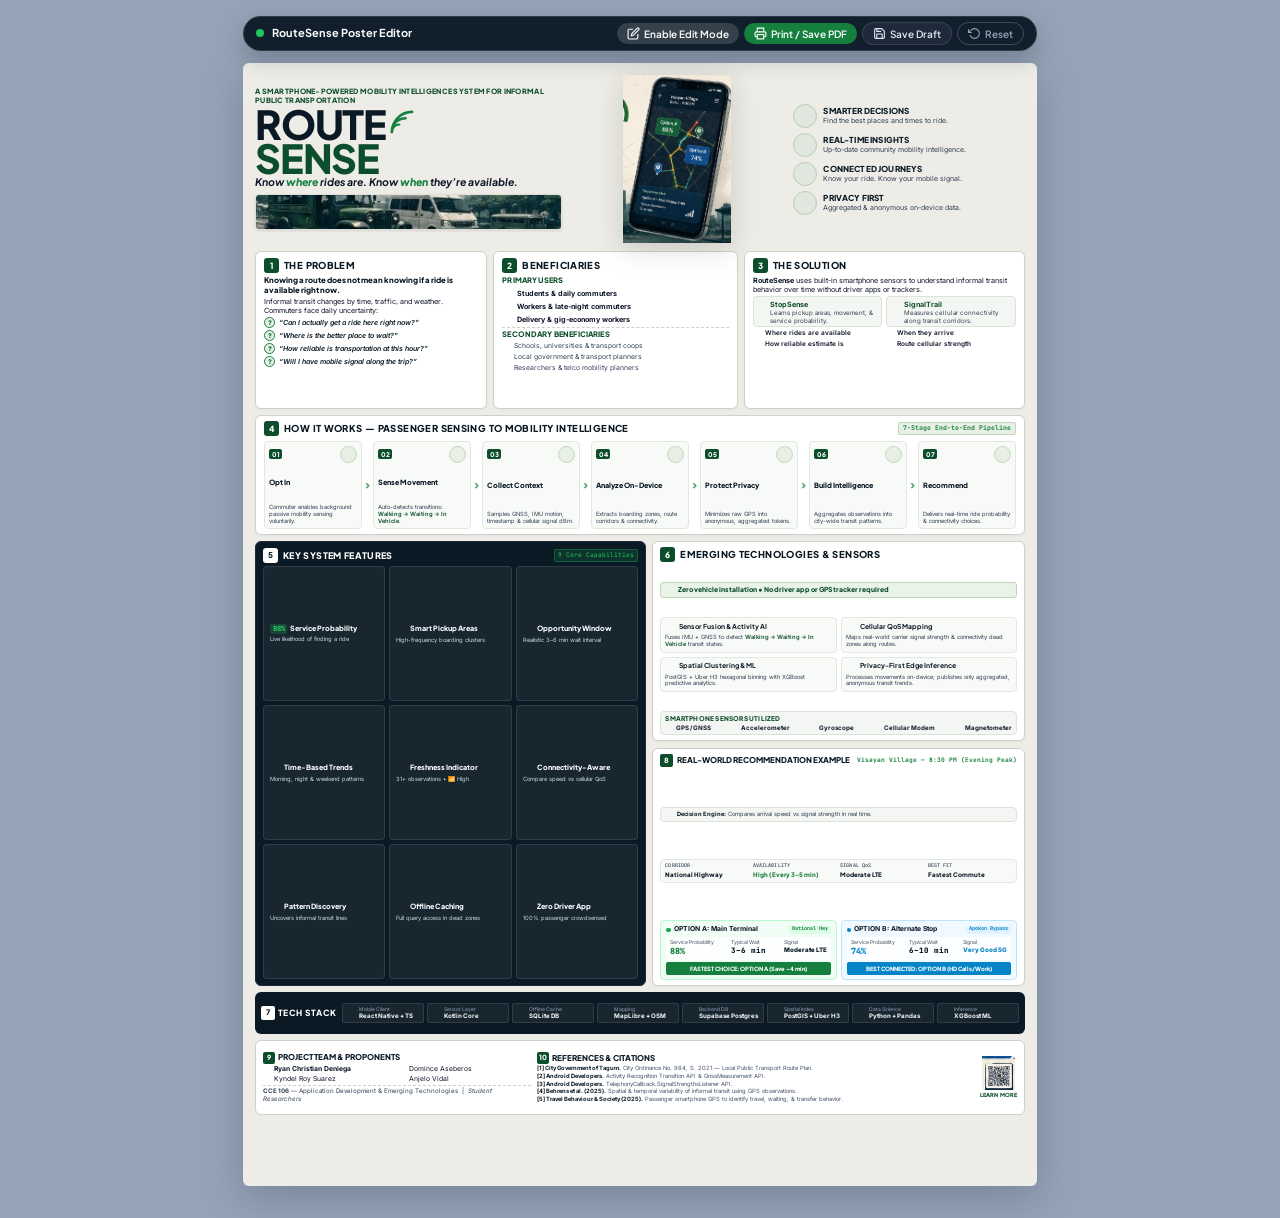
==== commit 9de4fca6: "Optimize space allocation: Rich 2x2 emerging tech cards, corridor comparison matrix in Example, and " ====
--- a/routesense/index.html
+++ b/routesense/index.html
@@ -225,7 +225,7 @@
         </div>
         <div class="card-body">
           <p class="card-p">
-            <strong>RouteSense</strong> uses built-in passenger smartphone sensors to understand informal transit behavior over time without driver apps or trackers.
+            <strong>RouteSense</strong> uses built-in smartphone sensors to understand informal transit behavior over time without driver apps or trackers.
           </p>
 
           <div class="sol-layers-box">
@@ -270,96 +270,119 @@
 
     </section>
 
-    <!-- ==================== ROW 3: 4. HOW IT WORKS (HORIZONTAL WORKFLOW STRIP) ==================== -->
-    <section class="clean-card workflow-strip-card">
-      <div class="card-header-bar-workflow">
+    <!-- ==================== ROW 3: 4. HOW IT WORKS (RICH BALANCED WORKFLOW) ==================== -->
+    <section class="clean-card workflow-expanded-card">
+      <div class="card-header-bar">
         <span class="card-badge">4</span>
         <h2 class="card-heading">HOW IT WORKS — PASSENGER SENSING TO MOBILITY INTELLIGENCE</h2>
-      </div>
-      <div class="timeline-horizontal">
+        <span class="wf-subtitle">7-Stage End-to-End Pipeline</span>
+      </div>
+
+      <div class="timeline-rich-grid">
         
-        <div class="tl-h-step">
-          <div class="tl-h-head">
-            <span class="tl-num">01</span>
-            <img src="https://api.iconify.design/lucide:smartphone.svg?color=%2315803D" alt="" class="tl-h-icon" />
-          </div>
-          <strong class="tl-h-title">Opt In</strong>
-          <p class="tl-h-desc">Voluntary passive sensing</p>
-        </div>
-
-        <div class="tl-h-arrow">›</div>
-
-        <div class="tl-h-step">
-          <div class="tl-h-head">
-            <span class="tl-num">02</span>
-            <img src="https://api.iconify.design/lucide:footprints.svg?color=%2315803D" alt="" class="tl-h-icon" />
-          </div>
-          <strong class="tl-h-title">Sense Movement</strong>
-          <p class="tl-h-desc">Walk → Wait → Vehicle</p>
-        </div>
-
-        <div class="tl-h-arrow">›</div>
-
-        <div class="tl-h-step">
-          <div class="tl-h-head">
-            <span class="tl-num">03</span>
-            <img src="https://api.iconify.design/lucide:radio.svg?color=%2315803D" alt="" class="tl-h-icon" />
-          </div>
-          <strong class="tl-h-title">Collect Context</strong>
-          <p class="tl-h-desc">GNSS, sensors & signal</p>
-        </div>
-
-        <div class="tl-h-arrow">›</div>
-
-        <div class="tl-h-step">
-          <div class="tl-h-head">
-            <span class="tl-num">04</span>
-            <img src="https://api.iconify.design/lucide:cpu.svg?color=%2315803D" alt="" class="tl-h-icon" />
-          </div>
-          <strong class="tl-h-title">Analyze On-Device</strong>
-          <p class="tl-h-desc">Extract local patterns</p>
-        </div>
-
-        <div class="tl-h-arrow">›</div>
-
-        <div class="tl-h-step">
-          <div class="tl-h-head">
-            <span class="tl-num">05</span>
-            <img src="https://api.iconify.design/lucide:lock.svg?color=%2315803D" alt="" class="tl-h-icon" />
-          </div>
-          <strong class="tl-h-title">Protect Privacy</strong>
-          <p class="tl-h-desc">Anonymous aggregation</p>
-        </div>
-
-        <div class="tl-h-arrow">›</div>
-
-        <div class="tl-h-step">
-          <div class="tl-h-head">
-            <span class="tl-num">06</span>
-            <img src="https://api.iconify.design/lucide:users.svg?color=%2315803D" alt="" class="tl-h-icon" />
-          </div>
-          <strong class="tl-h-title">Build Intelligence</strong>
-          <p class="tl-h-desc">City-wide fleet patterns</p>
-        </div>
-
-        <div class="tl-h-arrow">›</div>
-
-        <div class="tl-h-step">
-          <div class="tl-h-head">
-            <span class="tl-num">07</span>
-            <img src="https://api.iconify.design/lucide:git-branch.svg?color=%2315803D" alt="" class="tl-h-icon" />
-          </div>
-          <strong class="tl-h-title">Recommend</strong>
-          <p class="tl-h-desc">Fast & connected routes</p>
+        <!-- Step 1 -->
+        <div class="wf-step-box">
+          <div class="wf-step-top">
+            <span class="wf-badge">01</span>
+            <div class="wf-icon-wrap">
+              <img src="https://api.iconify.design/lucide:smartphone.svg?color=%2315803D" alt="" class="wf-icon" />
+            </div>
+          </div>
+          <strong class="wf-title">Opt In</strong>
+          <p class="wf-desc">Commuter enables background passive mobility sensing voluntarily.</p>
+        </div>
+
+        <div class="wf-connector">›</div>
+
+        <!-- Step 2 -->
+        <div class="wf-step-box">
+          <div class="wf-step-top">
+            <span class="wf-badge">02</span>
+            <div class="wf-icon-wrap">
+              <img src="https://api.iconify.design/lucide:footprints.svg?color=%2315803D" alt="" class="wf-icon" />
+            </div>
+          </div>
+          <strong class="wf-title">Sense Movement</strong>
+          <p class="wf-desc">Auto-detects transitions: <em>Walking → Waiting → In Vehicle</em>.</p>
+        </div>
+
+        <div class="wf-connector">›</div>
+
+        <!-- Step 3 -->
+        <div class="wf-step-box">
+          <div class="wf-step-top">
+            <span class="wf-badge">03</span>
+            <div class="wf-icon-wrap">
+              <img src="https://api.iconify.design/lucide:radio.svg?color=%2315803D" alt="" class="wf-icon" />
+            </div>
+          </div>
+          <strong class="wf-title">Collect Context</strong>
+          <p class="wf-desc">Samples GNSS, IMU motion, timestamp & cellular signal dBm.</p>
+        </div>
+
+        <div class="wf-connector">›</div>
+
+        <!-- Step 4 -->
+        <div class="wf-step-box">
+          <div class="wf-step-top">
+            <span class="wf-badge">04</span>
+            <div class="wf-icon-wrap">
+              <img src="https://api.iconify.design/lucide:cpu.svg?color=%2315803D" alt="" class="wf-icon" />
+            </div>
+          </div>
+          <strong class="wf-title">Analyze On-Device</strong>
+          <p class="wf-desc">Extracts boarding zones, route corridors & connectivity.</p>
+        </div>
+
+        <div class="wf-connector">›</div>
+
+        <!-- Step 5 -->
+        <div class="wf-step-box">
+          <div class="wf-step-top">
+            <span class="wf-badge">05</span>
+            <div class="wf-icon-wrap">
+              <img src="https://api.iconify.design/lucide:lock.svg?color=%2315803D" alt="" class="wf-icon" />
+            </div>
+          </div>
+          <strong class="wf-title">Protect Privacy</strong>
+          <p class="wf-desc">Minimizes raw GPS into anonymous, aggregated tokens.</p>
+        </div>
+
+        <div class="wf-connector">›</div>
+
+        <!-- Step 6 -->
+        <div class="wf-step-box">
+          <div class="wf-step-top">
+            <span class="wf-badge">06</span>
+            <div class="wf-icon-wrap">
+              <img src="https://api.iconify.design/lucide:users.svg?color=%2315803D" alt="" class="wf-icon" />
+            </div>
+          </div>
+          <strong class="wf-title">Build Intelligence</strong>
+          <p class="wf-desc">Aggregates observations into city-wide transit patterns.</p>
+        </div>
+
+        <div class="wf-connector">›</div>
+
+        <!-- Step 7 -->
+        <div class="wf-step-box">
+          <div class="wf-step-top">
+            <span class="wf-badge">07</span>
+            <div class="wf-icon-wrap">
+              <img src="https://api.iconify.design/lucide:git-branch.svg?color=%2315803D" alt="" class="wf-icon" />
+            </div>
+          </div>
+          <strong class="wf-title">Recommend</strong>
+          <p class="wf-desc">Delivers real-time ride probability & connectivity choices.</p>
         </div>
 
       </div>
     </section>
 
-    <!-- ==================== ROW 4: 5. KEY FEATURES (3x3 MATRIX) & EMERGING TECH + 8. EXAMPLE ==================== -->
-    <section class="grid-dual-power-row">
+    <!-- ==================== ROW 4: 5. KEY FEATURES (COMPACT 3x3) & 6. TECH + 8. EXAMPLE ==================== -->
+    <section class="grid-dual-balanced-row">
       
-      <!-- Left: 5. KEY FEATURES (High Contrast Dark Navy Matrix) -->
+      <!-- Left: 5. KEY FEATURES (Compact 3x3 Dark Matrix) -->
       <article class="dark-card key-features-card">
         <div class="dark-card-header">
           <span class="card-badge-dark">5</span>
@@ -369,7 +392,6 @@
 
         <div class="kf-grid-3x3">
           
-          <!-- Feature 1 -->
           <div class="kf-card-cell">
             <div class="kf-cell-head">
               <span class="kf-metric-pill">88%</span>
@@ -378,7 +400,6 @@
             <span class="kf-cell-meta">Live likelihood of finding a ride</span>
           </div>
 
-          <!-- Feature 2 -->
           <div class="kf-card-cell">
             <div class="kf-cell-head">
               <img src="https://api.iconify.design/lucide:map-pin.svg?color=%2322C55E" alt="" class="kf-svg" />
@@ -387,7 +408,6 @@
             <span class="kf-cell-meta">High-frequency boarding clusters</span>
           </div>
 
-          <!-- Feature 3 -->
           <div class="kf-card-cell">
             <div class="kf-cell-head">
               <img src="https://api.iconify.design/lucide:clock.svg?color=%2322C55E" alt="" class="kf-svg" />
@@ -396,43 +416,38 @@
             <span class="kf-cell-meta">Realistic 3–6 min wait interval</span>
           </div>
 
-          <!-- Feature 4 -->
           <div class="kf-card-cell">
             <div class="kf-cell-head">
               <img src="https://api.iconify.design/lucide:calendar.svg?color=%2322C55E" alt="" class="kf-svg" />
-              <strong class="kf-cell-title">Time-Based Mobility</strong>
-            </div>
-            <span class="kf-cell-meta">Morning, night & weekend trends</span>
-          </div>
-
-          <!-- Feature 5 -->
+              <strong class="kf-cell-title">Time-Based Trends</strong>
+            </div>
+            <span class="kf-cell-meta">Morning, night & weekend patterns</span>
+          </div>
+
           <div class="kf-card-cell">
             <div class="kf-cell-head">
               <img src="https://api.iconify.design/lucide:eye.svg?color=%2322C55E" alt="" class="kf-svg" />
-              <strong class="kf-cell-title">Confidence & Freshness</strong>
+              <strong class="kf-cell-title">Freshness Indicator</strong>
             </div>
             <span class="kf-cell-meta">31+ observations • 📶 High</span>
           </div>
 
-          <!-- Feature 6 -->
           <div class="kf-card-cell">
             <div class="kf-cell-head">
               <img src="https://api.iconify.design/lucide:bar-chart-2.svg?color=%2322C55E" alt="" class="kf-svg" />
               <strong class="kf-cell-title">Connectivity-Aware</strong>
             </div>
-            <span class="kf-cell-meta">Compare speed vs signal strength</span>
-          </div>
-
-          <!-- Feature 7 -->
+            <span class="kf-cell-meta">Compare speed vs cellular QoS</span>
+          </div>
+
           <div class="kf-card-cell">
             <div class="kf-cell-head">
               <img src="https://api.iconify.design/lucide:map.svg?color=%2322C55E" alt="" class="kf-svg" />
               <strong class="kf-cell-title">Pattern Discovery</strong>
             </div>
-            <span class="kf-cell-meta">Uncovers informal transit routes</span>
-          </div>
-
-          <!-- Feature 8 -->
+            <span class="kf-cell-meta">Uncovers informal transit lines</span>
+          </div>
+
           <div class="kf-card-cell">
             <div class="kf-cell-head">
               <img src="https://api.iconify.design/lucide:database.svg?color=%2322C55E" alt="" class="kf-svg" />
@@ -441,7 +456,6 @@
             <span class="kf-cell-meta">Full query access in dead zones</span>
           </div>
 
-          <!-- Feature 9 -->
           <div class="kf-card-cell">
             <div class="kf-cell-head">
               <img src="https://api.iconify.design/lucide:shield-check.svg?color=%2322C55E" alt="" class="kf-svg" />
@@ -453,10 +467,10 @@
         </div>
       </article>
 
-      <!-- Right: Emerging Tech & Phone Hardware & 8. Example -->
+      <!-- Right: 6. Emerging Tech & Sensors + 8. Example -->
       <div class="right-stack-col">
         
-        <!-- Emerging Tech Card -->
+        <!-- 6. Emerging Tech Card -->
         <article class="clean-card emerging-tech-card">
           <div class="card-header-bar">
             <span class="card-badge">6</span>
@@ -468,52 +482,62 @@
             <span>Zero vehicle installation • No driver app or GPS tracker required</span>
           </div>
 
-          <div class="tech-concepts-grid">
-            
-            <div class="tc-item">
-              <img src="https://api.iconify.design/lucide:cpu.svg?color=%230F172A" alt="" class="tc-icon" />
-              <div><strong>Sensor Fusion & Activity Recognition:</strong> Combines IMU + GNSS to detect <em>Walking → Waiting → In Vehicle</em>.</div>
-            </div>
-
-            <div class="tc-item">
-              <img src="https://api.iconify.design/lucide:radio.svg?color=%230F172A" alt="" class="tc-icon" />
-              <div><strong>Cellular Signal Intelligence:</strong> Maps network QoS during transit journeys.</div>
-            </div>
-
-            <div class="tc-item">
-              <img src="https://api.iconify.design/lucide:git-pull-request.svg?color=%230F172A" alt="" class="tc-icon" />
-              <div><strong>Geospatial Clustering & ML:</strong> PostGIS + H3 hexagons with XGBoost predictive analytics.</div>
-            </div>
-
-            <div class="tc-item">
-              <img src="https://api.iconify.design/lucide:shield.svg?color=%230F172A" alt="" class="tc-icon" />
-              <div><strong>Privacy-Preserving On-Device AI:</strong> Local edge inference without raw trip logging.</div>
-            </div>
-
+          <div class="tech-concepts-2x2-grid">
+            <div class="tc-card-pill">
+              <div class="tc-pill-head">
+                <img src="https://api.iconify.design/lucide:cpu.svg?color=%2315803D" alt="" class="tc-pill-icon" />
+                <strong>Sensor Fusion & Activity AI</strong>
+              </div>
+              <p>Fuses IMU + GNSS to detect <em>Walking → Waiting → In Vehicle</em> transit states.</p>
+            </div>
+
+            <div class="tc-card-pill">
+              <div class="tc-pill-head">
+                <img src="https://api.iconify.design/lucide:radio.svg?color=%2315803D" alt="" class="tc-pill-icon" />
+                <strong>Cellular QoS Mapping</strong>
+              </div>
+              <p>Maps real-world carrier signal strength & connectivity dead zones along routes.</p>
+            </div>
+
+            <div class="tc-card-pill">
+              <div class="tc-pill-head">
+                <img src="https://api.iconify.design/lucide:git-pull-request.svg?color=%2315803D" alt="" class="tc-pill-icon" />
+                <strong>Spatial Clustering & ML</strong>
+              </div>
+              <p>PostGIS + Uber H3 hexagonal binning with XGBoost predictive analytics.</p>
+            </div>
+
+            <div class="tc-card-pill">
+              <div class="tc-pill-head">
+                <img src="https://api.iconify.design/lucide:shield.svg?color=%2315803D" alt="" class="tc-pill-icon" />
+                <strong>Privacy-First Edge Inference</strong>
+              </div>
+              <p>Processes movements on-device; publishes only aggregated, anonymous transit trends.</p>
+            </div>
           </div>
 
           <!-- Phone Hardware Used Bar -->
           <div class="phone-hw-bar">
-            <div class="ph-title">PHONE SENSORS UTILIZED</div>
+            <div class="ph-title">SMARTPHONE SENSORS UTILIZED</div>
             <div class="hw-icons-row">
               <div class="hw-item">
-                <img src="https://api.iconify.design/lucide:satellite.svg?color=%230F172A" alt="" class="hw-svg" />
-                <span>GPS/GNSS</span>
+                <img src="https://api.iconify.design/lucide:satellite.svg?color=%2315803D" alt="" class="hw-svg" />
+                <span>GPS / GNSS</span>
               </div>
               <div class="hw-item">
-                <img src="https://api.iconify.design/lucide:activity.svg?color=%230F172A" alt="" class="hw-svg" />
+                <img src="https://api.iconify.design/lucide:activity.svg?color=%2315803D" alt="" class="hw-svg" />
                 <span>Accelerometer</span>
               </div>
               <div class="hw-item">
-                <img src="https://api.iconify.design/lucide:compass.svg?color=%230F172A" alt="" class="hw-svg" />
+                <img src="https://api.iconify.design/lucide:compass.svg?color=%2315803D" alt="" class="hw-svg" />
                 <span>Gyroscope</span>
               </div>
               <div class="hw-item">
-                <img src="https://api.iconify.design/lucide:signal.svg?color=%230F172A" alt="" class="hw-svg" />
+                <img src="https://api.iconify.design/lucide:signal.svg?color=%2315803D" alt="" class="hw-svg" />
                 <span>Cellular Modem</span>
               </div>
               <div class="hw-item">
-                <img src="https://api.iconify.design/lucide:navigation.svg?color=%230F172A" alt="" class="hw-svg" />
+                <img src="https://api.iconify.design/lucide:navigation.svg?color=%2315803D" alt="" class="hw-svg" />
                 <span>Magnetometer</span>
               </div>
             </div>
@@ -526,7 +550,33 @@
           <div class="example-header">
             <span class="ex-badge">8</span>
             <span class="ex-heading">REAL-WORLD RECOMMENDATION EXAMPLE</span>
-            <span class="ex-query">Visayan Village — 8:30 PM</span>
+            <span class="ex-query">Visayan Village — 8:30 PM (Evening Peak)</span>
+          </div>
+
+          <!-- Scenario Callout -->
+          <div class="ex-scenario-bar">
+            <img src="https://api.iconify.design/lucide:map-pin.svg?color=%2315803D" alt="" class="ex-scen-icon" />
+            <span><strong>Decision Engine:</strong> Compares arrival speed vs signal strength in real time.</span>
+          </div>
+
+          <!-- Route Comparison Matrix Row -->
+          <div class="ex-matrix-strip">
+            <div class="matrix-cell">
+              <span class="mat-lbl">CORRIDOR</span>
+              <strong class="mat-val">National Highway</strong>
+            </div>
+            <div class="matrix-cell">
+              <span class="mat-lbl">AVAILABILITY</span>
+              <strong class="mat-val green-text">High (Every 3–5 min)</strong>
+            </div>
+            <div class="matrix-cell">
+              <span class="mat-lbl">SIGNAL QoS</span>
+              <strong class="mat-val">Moderate LTE</strong>
+            </div>
+            <div class="matrix-cell">
+              <span class="mat-lbl">BEST FIT</span>
+              <strong class="mat-val">Fastest Commute</strong>
+            </div>
           </div>
 
           <div class="example-options-grid">
@@ -536,6 +586,7 @@
               <div class="ex-opt-title-row">
                 <span class="opt-dot green-dot"></span>
                 <strong>OPTION A: Main Terminal</strong>
+                <span class="opt-tag-pill green-tag">National Hwy</span>
               </div>
               <div class="ex-metrics-row">
                 <div class="ex-met">
@@ -548,11 +599,11 @@
                 </div>
                 <div class="ex-met">
                   <span class="met-label">Signal</span>
-                  <span class="met-val-sm">Moderate</span>
+                  <span class="met-val-sm">Moderate LTE</span>
                 </div>
               </div>
               <div class="opt-btn-pill btn-fastest">
-                FASTEST CHOICE: OPTION A
+                FASTEST CHOICE: OPTION A (Save ~4 min)
               </div>
             </div>
 
@@ -561,6 +612,7 @@
               <div class="ex-opt-title-row">
                 <span class="opt-dot blue-dot"></span>
                 <strong>OPTION B: Alternate Stop</strong>
+                <span class="opt-tag-pill blue-tag">Apokon Bypass</span>
               </div>
               <div class="ex-metrics-row">
                 <div class="ex-met">
@@ -573,11 +625,11 @@
                 </div>
                 <div class="ex-met">
                   <span class="met-label">Signal</span>
-                  <span class="met-val-sm blue-text">Very Good</span>
+                  <span class="met-val-sm blue-text">Very Good 5G</span>
                 </div>
               </div>
               <div class="opt-btn-pill btn-connected">
-                BEST CONNECTED: OPTION B
+                BEST CONNECTED: OPTION B (HD Calls/Work)
               </div>
             </div>
 
--- a/routesense/style.css
+++ b/routesense/style.css
@@ -1,6 +1,6 @@
 /* ==========================================================================
    RouteSense Infographic Poster Stylesheet
-   APPROACH A: 4-ROW HIGH SPACE UTILIZATION & CRISP LEGIBILITY
+   HIGH SPACE UTILIZATION & PERFECT VISUAL BALANCE
    Calibrated for Exact 1-Page A4 Portrait (794px x 1123px @ 96 DPI / 210mm x 297mm)
    ========================================================================== */
 
@@ -119,21 +119,21 @@
   box-shadow: 0 12px 40px rgba(0, 0, 0, 0.18);
   padding: 10px 12px 8px 12px;
   display: grid;
-  grid-template-rows: 175px 165px 78px 480px 42px 75px;
+  grid-template-rows: 172px 158px 120px 445px 42px 75px;
   gap: 6px;
   overflow: hidden;
   position: relative;
 }
 
 /* ==========================================================================
-   ROW 1: HEADER SECTION (175px)
+   ROW 1: HEADER SECTION (172px)
    ========================================================================== */
 .poster-header {
   display: grid;
   grid-template-columns: 1.25fr 0.85fr 0.95fr;
   gap: 10px;
   align-items: center;
-  height: 175px;
+  height: 172px;
 }
 
 .header-left-col {
@@ -167,7 +167,7 @@
 
 .word-route {
   font-family: var(--ff-heading);
-  font-size: 42px;
+  font-size: 40px;
   font-weight: 900;
   color: var(--color-navy);
   letter-spacing: -0.03em;
@@ -183,7 +183,7 @@
 
 .word-sense {
   font-family: var(--ff-heading);
-  font-size: 42px;
+  font-size: 40px;
   font-weight: 900;
   color: var(--color-green);
   letter-spacing: -0.03em;
@@ -191,7 +191,7 @@
 
 .brand-tagline {
   font-family: var(--ff-heading);
-  font-size: 11px;
+  font-size: 10.5px;
   font-weight: 700;
   font-style: italic;
   color: var(--color-text);
@@ -205,10 +205,10 @@
 }
 
 .fleet-image-wrap {
-  margin-top: 4px;
+  margin-top: 3px;
   border-radius: var(--r-sm);
   overflow: hidden;
-  height: 38px;
+  height: 36px;
   box-shadow: 0 1px 3px rgba(0,0,0,0.1);
   border: 1px solid rgba(0,0,0,0.06);
 }
@@ -230,7 +230,7 @@
 
 .phone-mockup-3d-wrap {
   width: 100%;
-  max-width: 195px;
+  max-width: 190px;
   display: flex;
   justify-content: center;
 }
@@ -238,7 +238,7 @@
 .phone-mockup-3d-img {
   width: 100%;
   height: auto;
-  max-height: 172px;
+  max-height: 168px;
   object-fit: contain;
   filter: drop-shadow(0 6px 14px rgba(0, 0, 0, 0.15));
 }
@@ -274,12 +274,12 @@
 .prop-text { display: flex; flex-direction: column; }
 .prop-title {
   font-family: var(--ff-heading);
-  font-size: 8.5px;
+  font-size: 8.2px;
   font-weight: 800;
   color: var(--color-navy);
   letter-spacing: 0.02em;
 }
-.prop-desc { font-size: 7.2px; color: var(--color-text-mid); line-height: 1.18; }
+.prop-desc { font-size: 7px; color: var(--color-text-mid); line-height: 1.18; }
 
 /* ==========================================================================
    COMMON CARD STYLES
@@ -326,58 +326,58 @@
   text-transform: uppercase;
 }
 
-.card-p { font-size: 7.5px; color: var(--color-text); line-height: 1.3; }
-
-/* ==========================================================================
-   ROW 2: THREE CARDS (165px)
+.card-p { font-size: 7.2px; color: var(--color-text); line-height: 1.28; }
+
+/* ==========================================================================
+   ROW 2: THREE CARDS (158px)
    ========================================================================== */
 .grid-3-cards-row {
   display: grid;
   grid-template-columns: 0.95fr 1fr 1.15fr;
   gap: 6px;
-  height: 165px;
+  height: 158px;
 }
 
 /* 1. Problem */
 .problem-lead-text {
   font-family: var(--ff-heading);
-  font-size: 8px;
+  font-size: 7.8px;
   font-weight: 800;
   color: var(--color-navy);
-  line-height: 1.25;
+  line-height: 1.22;
   margin-bottom: 2px;
 }
 .question-list { display: flex; flex-direction: column; gap: 2px; margin: 2px 0; }
 .q-item { display: flex; align-items: center; gap: 4px; }
 .q-icon {
-  width: 12px;
-  height: 12px;
+  width: 11px;
+  height: 11px;
   border-radius: 50%;
   background: #E8F0E5;
   border: 1px solid var(--color-green-bright);
   color: var(--color-green-bright);
-  font-size: 7px;
+  font-size: 6.5px;
   font-weight: 900;
   display: flex;
   align-items: center;
   justify-content: center;
   flex-shrink: 0;
 }
-.q-text { font-size: 7.2px; font-style: italic; color: var(--color-navy); font-weight: 600; }
+.q-text { font-size: 7px; font-style: italic; color: var(--color-navy); font-weight: 600; }
 
 /* 2. Beneficiaries */
 .bene-group { display: flex; flex-direction: column; gap: 2px; }
 .bene-group-title {
   font-family: var(--ff-heading);
-  font-size: 7.8px;
+  font-size: 7.5px;
   font-weight: 800;
   color: var(--color-green);
   letter-spacing: 0.02em;
 }
-.bene-item { display: flex; align-items: center; gap: 4px; font-size: 7.5px; color: var(--color-text); }
-.bene-icon { width: 12px; height: 12px; flex-shrink: 0; }
-.bene-item-sm { display: flex; align-items: center; gap: 3px; font-size: 7px; color: var(--color-text-mid); }
-.bene-icon-sm { width: 10px; height: 10px; flex-shrink: 0; }
+.bene-item { display: flex; align-items: center; gap: 4px; font-size: 7.2px; color: var(--color-text); }
+.bene-icon { width: 11px; height: 11px; flex-shrink: 0; }
+.bene-item-sm { display: flex; align-items: center; gap: 3px; font-size: 6.8px; color: var(--color-text-mid); }
+.bene-icon-sm { width: 9px; height: 9px; flex-shrink: 0; }
 .card-inner-divider { border-bottom: 1px dashed var(--color-border); margin: 2px 0; }
 
 /* 3. Solution */
@@ -387,97 +387,146 @@
   background: #F4F6F3;
   border: 1px solid #DCE3D9;
   border-radius: var(--r-sm);
-  padding: 3px 4px;
+  padding: 2.5px 3.5px;
   display: flex;
   gap: 3px;
   align-items: flex-start;
 }
-.layer-svg { width: 11px; height: 11px; margin-top: 1px; flex-shrink: 0; }
-.layer-text-col strong { font-size: 7.5px; color: var(--color-green); display: block; }
-.layer-text-col p { font-size: 6.5px; color: var(--color-text-mid); line-height: 1.18; }
+.layer-svg { width: 10px; height: 10px; margin-top: 1px; flex-shrink: 0; }
+.layer-text-col strong { font-size: 7.2px; color: var(--color-green); display: block; }
+.layer-text-col p { font-size: 6.2px; color: var(--color-text-mid); line-height: 1.15; }
 .sol-4-pillars { display: grid; grid-template-columns: 1fr 1fr; gap: 2px; margin-top: 2px; }
-.pillar-item { display: flex; align-items: center; gap: 3px; font-size: 6.8px; font-weight: 600; color: var(--color-text); }
-.pillar-svg { width: 10px; height: 10px; flex-shrink: 0; }
-
-/* ==========================================================================
-   ROW 3: 4. HOW IT WORKS (HORIZONTAL WORKFLOW STRIP: 78px)
-   ========================================================================== */
-.workflow-strip-card {
+.pillar-item { display: flex; align-items: center; gap: 3px; font-size: 6.5px; font-weight: 600; color: var(--color-text); }
+.pillar-svg { width: 9px; height: 9px; flex-shrink: 0; }
+
+/* ==========================================================================
+   ROW 3: 4. HOW IT WORKS (RICH COMPACT WORKFLOW: 120px)
+   ========================================================================== */
+.workflow-expanded-card {
   background: var(--color-white);
   border: 1px solid var(--color-border);
   border-radius: var(--r-md);
   padding: 5px 8px;
-  height: 78px;
+  height: 120px;
   display: flex;
   flex-direction: column;
   justify-content: space-between;
 }
 
-.card-header-bar-workflow {
-  display: flex;
-  align-items: center;
-  gap: 5px;
-  margin-bottom: 2px;
-}
-
-.timeline-horizontal {
-  display: flex;
-  align-items: center;
+.wf-subtitle {
+  font-family: var(--ff-mono);
+  font-size: 6.5px;
+  color: var(--color-green-bright);
+  background: #E8F0E5;
+  border: 1px solid #C2D8BC;
+  padding: 1px 4px;
+  border-radius: 2px;
+  margin-left: auto;
+  font-weight: 700;
+}
+
+.timeline-rich-grid {
+  display: flex;
+  align-items: stretch;
   justify-content: space-between;
-  gap: 4px;
-  padding: 2px 0;
-}
-
-.tl-h-step {
-  display: flex;
-  flex-direction: column;
-  align-items: center;
-  text-align: center;
+  gap: 3px;
+  height: 88px;
+}
+
+.wf-step-box {
   flex: 1;
   background: #F8FAF7;
   border: 1px solid #E2E8DF;
   border-radius: var(--r-sm);
-  padding: 2.5px 3px;
-}
-
-.tl-h-head {
-  display: flex;
-  align-items: center;
-  gap: 3px;
-  margin-bottom: 1px;
-}
-
-.tl-num {
+  padding: 3.5px 4px;
+  display: flex;
+  flex-direction: column;
+  justify-content: space-between;
+  gap: 1.5px;
+}
+
+.wf-step-box:hover {
+  background: #FFFFFF;
+  border-color: var(--color-green-bright);
+  box-shadow: 0 2px 6px rgba(21, 128, 61, 0.12);
+}
+
+.wf-step-top {
+  display: flex;
+  align-items: center;
+  justify-content: space-between;
+}
+
+.wf-badge {
   background: var(--color-green);
   color: #ffffff;
   font-family: var(--ff-heading);
   font-size: 6.5px;
   font-weight: 900;
-  padding: 0.5px 2px;
+  padding: 1px 2.5px;
   border-radius: 2px;
 }
 
-.tl-h-icon { width: 11px; height: 11px; }
-.tl-h-title { font-family: var(--ff-heading); font-size: 7.2px; font-weight: 800; color: var(--color-navy); }
-.tl-h-desc { font-size: 6px; color: var(--color-text-mid); line-height: 1.15; }
-.tl-h-arrow { font-size: 11px; font-weight: 900; color: var(--color-green-bright); flex-shrink: 0; }
-
-/* ==========================================================================
-   ROW 4: DUAL POWER GRID (KEY FEATURES 3x3 + TECH/EXAMPLE: 480px)
-   ========================================================================== */
-.grid-dual-power-row {
+.wf-icon-wrap {
+  width: 17px;
+  height: 17px;
+  border-radius: 50%;
+  background: #E8F0E5;
+  border: 1px solid #C2D8BC;
+  display: flex;
+  align-items: center;
+  justify-content: center;
+}
+
+.wf-icon { width: 10px; height: 10px; }
+
+.wf-title {
+  font-family: var(--ff-heading);
+  font-size: 7.2px;
+  font-weight: 800;
+  color: var(--color-navy);
+  line-height: 1.15;
+}
+
+.wf-desc {
+  font-size: 5.8px;
+  color: var(--color-text-mid);
+  line-height: 1.2;
+}
+
+.wf-desc em {
+  font-style: normal;
+  font-weight: 600;
+  color: var(--color-green);
+}
+
+.wf-connector {
+  font-size: 11px;
+  font-weight: 900;
+  color: var(--color-green-bright);
+  display: flex;
+  align-items: center;
+  justify-content: center;
+  flex-shrink: 0;
+  opacity: 0.7;
+}
+
+/* ==========================================================================
+   ROW 4: DUAL BALANCED GRID (5. KEY FEATURES + 6. TECH & 8. EXAMPLE: 445px)
+   ========================================================================== */
+.grid-dual-balanced-row {
   display: grid;
   grid-template-columns: 1.05fr 1fr;
   gap: 6px;
-  height: 480px;
-}
-
-/* Left: Key Features 3x3 Dark Matrix */
+  height: 445px;
+}
+
+/* Left: 5. Key Features Compact 3x3 Dark Matrix */
 .dark-card {
   background: var(--color-navy);
   border: 1px solid var(--color-border-dark);
   border-radius: var(--r-md);
-  padding: 7px 8px;
+  padding: 6px 7px;
   color: #ffffff;
   display: flex;
   flex-direction: column;
@@ -488,17 +537,17 @@
   display: flex;
   align-items: center;
   gap: 5px;
-  margin-bottom: 4px;
+  margin-bottom: 3px;
 }
 
 .card-badge-dark {
   background: #ffffff;
   color: var(--color-navy);
   font-family: var(--ff-heading);
-  font-size: 8.5px;
-  font-weight: 900;
-  width: 16px;
-  height: 16px;
+  font-size: 8px;
+  font-weight: 900;
+  width: 15px;
+  height: 15px;
   border-radius: 3px;
   display: flex;
   align-items: center;
@@ -507,7 +556,7 @@
 
 .card-heading-dark {
   font-family: var(--ff-heading);
-  font-size: 9.5px;
+  font-size: 9px;
   font-weight: 900;
   letter-spacing: 0.04em;
   color: #ffffff;
@@ -516,11 +565,11 @@
 
 .kf-badge-sub {
   font-family: var(--ff-mono);
-  font-size: 6.5px;
+  font-size: 6.2px;
   color: #22C55E;
   background: rgba(34, 197, 94, 0.15);
   border: 1px solid rgba(34, 197, 94, 0.3);
-  padding: 1px 4px;
+  padding: 1px 3px;
   border-radius: 2px;
   margin-left: auto;
 }
@@ -529,7 +578,7 @@
   display: grid;
   grid-template-columns: repeat(3, 1fr);
   grid-template-rows: repeat(3, 1fr);
-  gap: 5px;
+  gap: 4px;
   height: 100%;
 }
 
@@ -547,24 +596,24 @@
 .kf-cell-head {
   display: flex;
   align-items: center;
-  gap: 4px;
+  gap: 3px;
 }
 
 .kf-metric-pill {
   font-family: var(--ff-mono);
-  font-size: 7.5px;
+  font-size: 7.2px;
   font-weight: 900;
   color: #22C55E;
   background: rgba(34, 197, 94, 0.2);
-  padding: 0.5px 3px;
+  padding: 0.5px 2.5px;
   border-radius: 2px;
 }
 
-.kf-svg { width: 12px; height: 12px; flex-shrink: 0; }
-.kf-cell-title { font-family: var(--ff-heading); font-size: 7.5px; font-weight: 800; color: #F8FAFC; }
-.kf-cell-meta { font-size: 6.2px; color: #CBD5E1; line-height: 1.2; }
-
-/* Right Column: Emerging Tech & Sensors + 8. Example */
+.kf-svg { width: 11px; height: 11px; flex-shrink: 0; }
+.kf-cell-title { font-family: var(--ff-heading); font-size: 7.2px; font-weight: 800; color: #F8FAFC; white-space: nowrap; }
+.kf-cell-meta { font-size: 5.8px; color: #CBD5E1; line-height: 1.15; }
+
+/* Right Column: 6. Emerging Tech & Sensors + 8. Example */
 .right-stack-col {
   display: flex;
   flex-direction: column;
@@ -573,12 +622,13 @@
   height: 100%;
 }
 
+/* 6. Emerging Tech Card */
 .emerging-tech-card {
-  flex: 1.15;
   display: flex;
   flex-direction: column;
   justify-content: space-between;
-  padding: 6px 8px;
+  padding: 5px 7px;
+  height: 200px;
 }
 
 .no-tracker-chip {
@@ -586,48 +636,70 @@
   border: 1px solid #BED8B7;
   color: var(--color-green);
   font-family: var(--ff-heading);
-  font-size: 7px;
+  font-size: 6.8px;
   font-weight: 800;
-  padding: 2px 5px;
+  padding: 2px 4px;
   border-radius: 3px;
   display: flex;
   align-items: center;
   gap: 3px;
   margin-bottom: 2px;
 }
-.nt-svg { width: 11px; height: 11px; flex-shrink: 0; }
-
-.tech-concepts-grid { display: grid; grid-template-columns: 1fr; gap: 3px; }
-.tc-item { display: flex; align-items: flex-start; gap: 4px; font-size: 6.8px; color: var(--color-text); line-height: 1.25; }
-.tc-icon { width: 11px; height: 11px; margin-top: 1px; flex-shrink: 0; }
-.tc-item strong { color: var(--color-navy); }
+.nt-svg { width: 10px; height: 10px; flex-shrink: 0; }
+
+.tech-concepts-2x2-grid {
+  display: grid;
+  grid-template-columns: 1fr 1fr;
+  gap: 4px;
+}
+
+.tc-card-pill {
+  background: #F8FAF7;
+  border: 1px solid #E2E8DF;
+  border-radius: var(--r-sm);
+  padding: 3.5px 4px;
+  display: flex;
+  flex-direction: column;
+  gap: 1.5px;
+}
+
+.tc-pill-head {
+  display: flex;
+  align-items: center;
+  gap: 3px;
+}
+
+.tc-pill-icon { width: 11px; height: 11px; flex-shrink: 0; }
+.tc-pill-head strong { font-family: var(--ff-heading); font-size: 6.8px; color: var(--color-navy); }
+.tc-card-pill p { font-size: 5.8px; color: var(--color-text-mid); line-height: 1.18; }
+.tc-card-pill p em { font-style: normal; font-weight: 600; color: var(--color-green); }
 
 .phone-hw-bar {
   background: #F4F6F3;
   border: 1px solid #DCE3D9;
   border-radius: var(--r-sm);
-  padding: 2.5px 5px;
+  padding: 2px 4px;
   margin-top: 2px;
 }
 .ph-title {
   font-family: var(--ff-heading);
-  font-size: 6.8px;
+  font-size: 6.5px;
   font-weight: 800;
   color: var(--color-green);
   letter-spacing: 0.03em;
-  margin-bottom: 1.5px;
+  margin-bottom: 1px;
 }
 .hw-icons-row { display: flex; justify-content: space-between; gap: 2px; }
-.hw-item { display: flex; align-items: center; gap: 2px; font-size: 6.5px; font-weight: 700; color: var(--color-text); }
-.hw-svg { width: 9px; height: 9px; flex-shrink: 0; }
+.hw-item { display: flex; align-items: center; gap: 2px; font-size: 6.2px; font-weight: 700; color: var(--color-text); }
+.hw-svg { width: 8.5px; height: 8.5px; flex-shrink: 0; }
 
 /* 8. EXAMPLE Card */
 .example-card {
-  flex: 0.85;
   display: flex;
   flex-direction: column;
   justify-content: space-between;
   padding: 5px 7px;
+  height: 238px;
 }
 
 .example-header { display: flex; align-items: center; gap: 4px; margin-bottom: 2px; }
@@ -635,39 +707,100 @@
   background: var(--color-green);
   color: #ffffff;
   font-family: var(--ff-heading);
-  font-size: 7.5px;
-  font-weight: 900;
-  width: 14px;
-  height: 14px;
+  font-size: 7.2px;
+  font-weight: 900;
+  width: 13px;
+  height: 13px;
   border-radius: 2px;
   display: flex;
   align-items: center;
   justify-content: center;
 }
-.ex-heading { font-family: var(--ff-heading); font-size: 8.5px; font-weight: 900; color: var(--color-navy); }
-.ex-query { font-family: var(--ff-mono); font-size: 6.8px; font-weight: 700; color: var(--color-green-bright); margin-left: auto; }
+.ex-heading { font-family: var(--ff-heading); font-size: 8px; font-weight: 900; color: var(--color-navy); }
+.ex-query { font-family: var(--ff-mono); font-size: 6.2px; font-weight: 700; color: var(--color-green-bright); margin-left: auto; }
+
+.ex-scenario-bar {
+  background: #F4F6F3;
+  border: 1px solid #DCE3D9;
+  border-radius: var(--r-sm);
+  padding: 2px 4px;
+  display: flex;
+  align-items: center;
+  gap: 3px;
+  font-size: 5.8px;
+  color: var(--color-text-mid);
+}
+.ex-scen-icon { width: 9px; height: 9px; flex-shrink: 0; }
+.ex-scenario-bar strong { color: var(--color-navy); }
+
+/* Route Matrix Comparison Strip */
+.ex-matrix-strip {
+  display: grid;
+  grid-template-columns: repeat(4, 1fr);
+  gap: 3px;
+  background: #F8FAF7;
+  border: 1px solid #E2E8DF;
+  border-radius: var(--r-sm);
+  padding: 3px 4px;
+}
+
+.matrix-cell {
+  display: flex;
+  flex-direction: column;
+  gap: 1px;
+}
+
+.mat-lbl {
+  font-family: var(--ff-mono);
+  font-size: 5px;
+  color: var(--color-text-light);
+  font-weight: 700;
+  letter-spacing: 0.02em;
+}
+
+.mat-val {
+  font-family: var(--ff-heading);
+  font-size: 6.2px;
+  font-weight: 800;
+  color: var(--color-navy);
+  white-space: nowrap;
+}
+.green-text { color: #15803D; }
+
 .example-options-grid { display: grid; grid-template-columns: 1fr 1fr; gap: 4px; }
-.ex-option-box { border-radius: var(--r-sm); padding: 3px 5px; display: flex; flex-direction: column; gap: 2px; }
+.ex-option-box { border-radius: var(--r-sm); padding: 4px 5px; display: flex; flex-direction: column; gap: 2.5px; }
 .opt-a { background: #F0FDF4; border: 1px solid #BBF7D0; }
 .opt-b { background: #F0F9FF; border: 1px solid #BAE6FD; }
-.ex-opt-title-row { display: flex; align-items: center; gap: 3px; font-size: 7.2px; }
-.opt-dot { width: 5px; height: 5px; border-radius: 50%; flex-shrink: 0; }
+.ex-opt-title-row { display: flex; align-items: center; gap: 3px; font-size: 6.8px; }
+.opt-dot { width: 4.5px; height: 4.5px; border-radius: 50%; flex-shrink: 0; }
 .green-dot { background: #16A34A; }
 .blue-dot { background: #0284C7; }
-.ex-metrics-row { display: flex; justify-content: space-between; background: rgba(255,255,255,0.8); padding: 2px 4px; border-radius: 2px; }
+
+.opt-tag-pill {
+  font-family: var(--ff-mono);
+  font-size: 5.2px;
+  padding: 0.5px 3px;
+  border-radius: 2px;
+  margin-left: auto;
+  font-weight: 700;
+}
+.green-tag { background: #DCFCE7; color: #15803D; }
+.blue-tag { background: #E0F2FE; color: #0284C7; }
+
+.ex-metrics-row { display: flex; justify-content: space-between; background: rgba(255,255,255,0.9); padding: 2.5px 4px; border-radius: 2px; }
 .ex-met { display: flex; flex-direction: column; }
-.met-label { font-size: 5.5px; color: var(--color-text-light); }
-.met-val { font-family: var(--ff-mono); font-size: 8px; font-weight: 900; color: var(--color-navy); }
-.met-val-sm { font-size: 6.5px; font-weight: 800; color: var(--color-navy); }
-.green-val { color: #15803D; font-size: 9px; }
-.blue-val { color: #0284C7; font-size: 9px; }
+.met-label { font-size: 5.2px; color: var(--color-text-light); }
+.met-val { font-family: var(--ff-mono); font-size: 7.5px; font-weight: 900; color: var(--color-navy); }
+.met-val-sm { font-size: 6.2px; font-weight: 800; color: var(--color-navy); }
+.green-val { color: #15803D; font-size: 8.5px; }
+.blue-val { color: #0284C7; font-size: 8.5px; }
 .blue-text { color: #0284C7; }
 .opt-btn-pill {
   font-family: var(--ff-heading);
-  font-size: 6.2px;
+  font-size: 5.8px;
   font-weight: 900;
   text-align: center;
-  padding: 2px 4px;
+  padding: 2.5px 3px;
   border-radius: 2px;
   color: #ffffff;
 }
